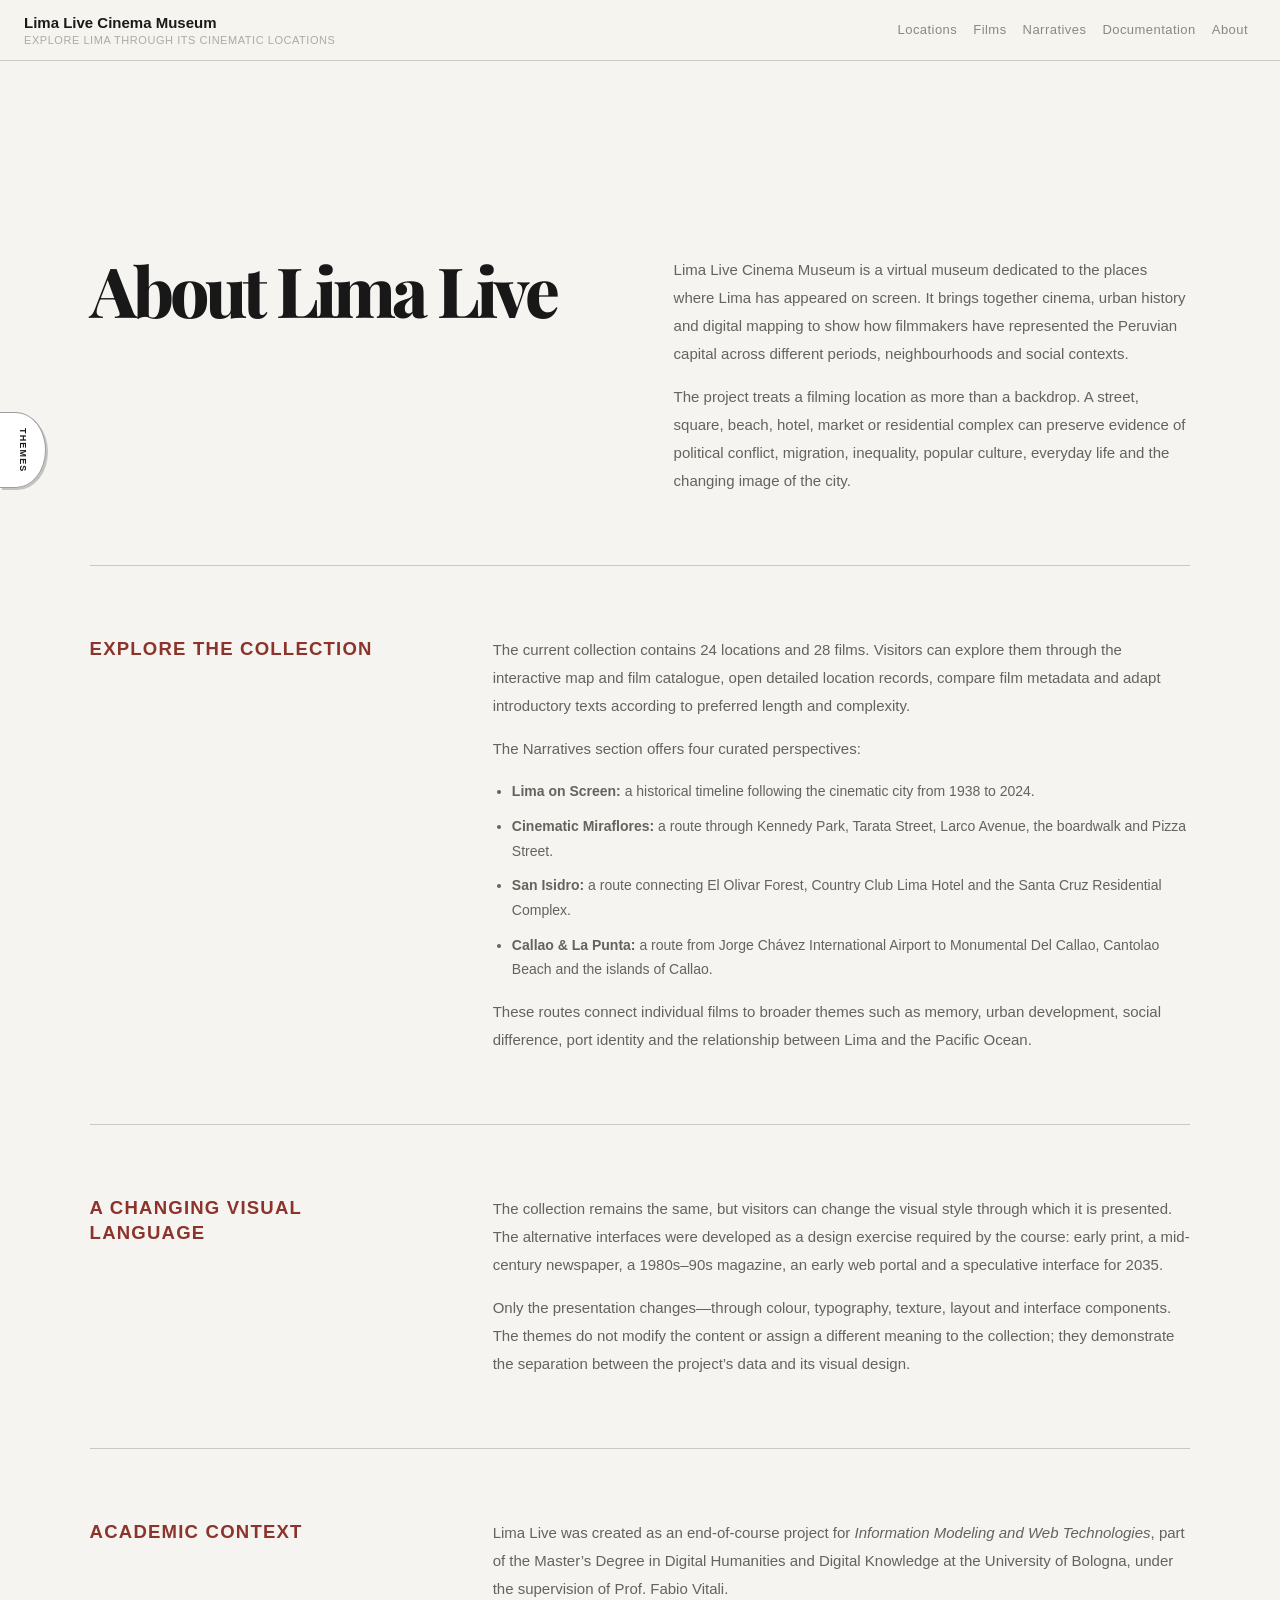
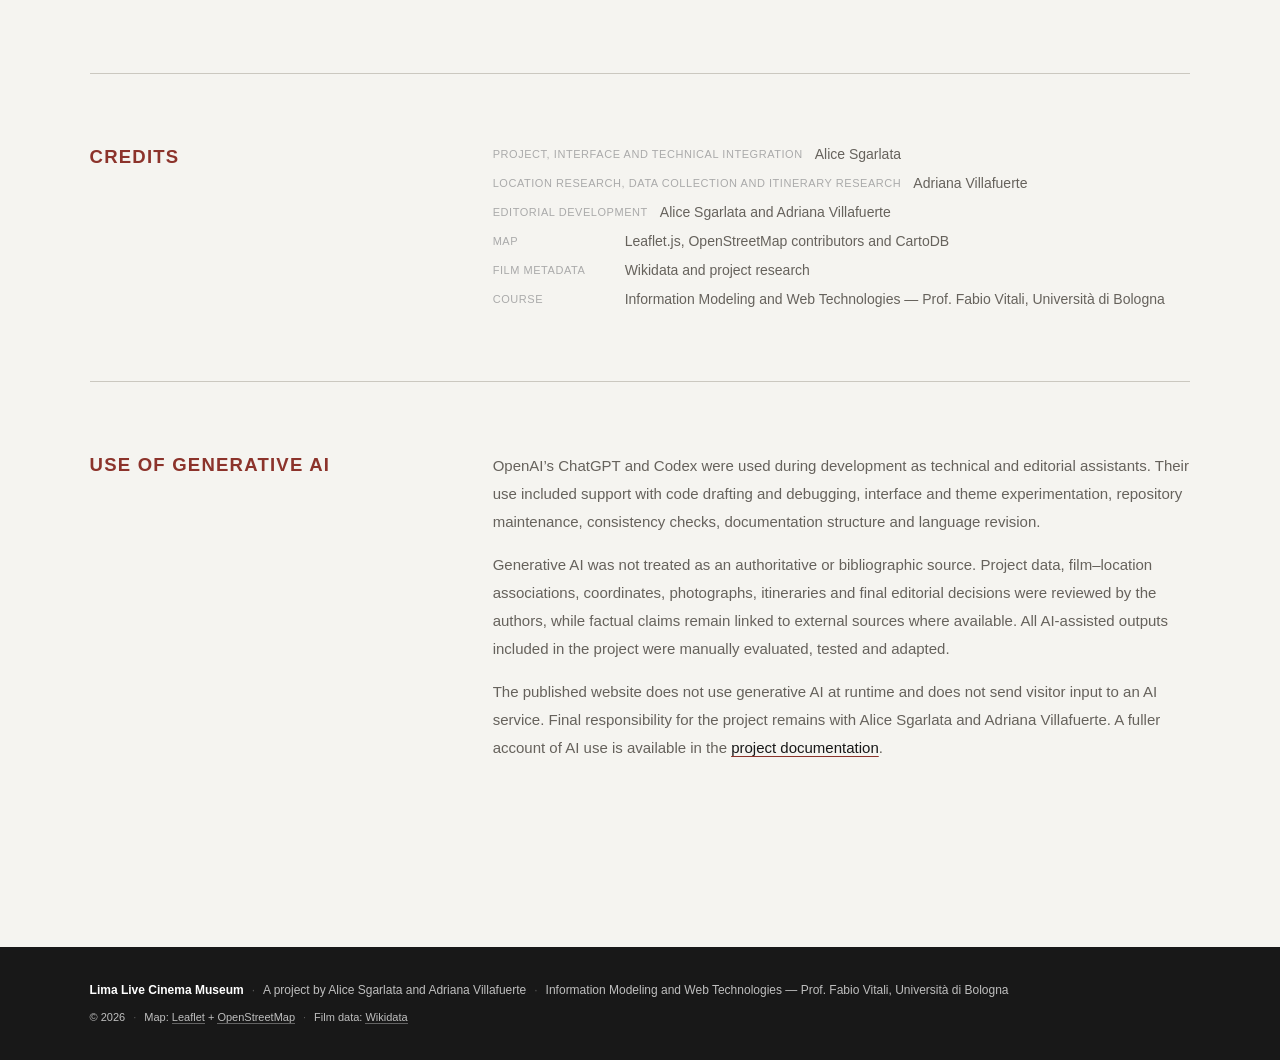
==== about.html @ ab343555 "Add files via upload" ====
<!DOCTYPE html>
<html lang="en">
<head>
    <meta charset="UTF-8">
    <meta name="viewport" content="width=device-width, initial-scale=1">
    <title>About — Lima Live Cinema Museum</title>
    <link rel="preconnect" href="https://fonts.googleapis.com">
    <link rel="preconnect" href="https://fonts.gstatic.com" crossorigin>
    <link href="https://fonts.googleapis.com/css2?family=Playfair+Display:wght@700;800;900&display=swap" rel="stylesheet">
    <link rel="stylesheet" href="https://cdn.jsdelivr.net/npm/bootstrap@5.3.3/dist/css/bootstrap.min.css">
    <link rel="stylesheet" href="css/style.css">
    <link rel="icon" type="image/png" href="images/favicon.png">
</head>
<body>

    <div id="navbar-placeholder"></div>
    <script src="javascript/navbar.js"></script>
    <script src="javascript/theme.js"></script>

    <main class="about-page">

        <section class="about-section">
            <h1>About Lima Live</h1>
            <p>Lima Live Cinema Museum is a virtual museum dedicated to the places where Lima has appeared on screen. It brings together cinema, urban history and digital mapping to show how filmmakers have represented the Peruvian capital across different periods, neighbourhoods and social contexts.</p>
            <p>The project treats a filming location as more than a backdrop. A street, square, beach, hotel, market or residential complex can preserve evidence of political conflict, migration, inequality, popular culture, everyday life and the changing image of the city.</p>
        </section>

        <section class="about-section">
            <h2>Explore the collection</h2>
            <p>The current collection contains 24 locations and 28 films. Visitors can explore them through the interactive map and film catalogue, open detailed location records, compare film metadata and adapt introductory texts according to preferred length and complexity.</p>
            <p>The Narratives section offers four curated perspectives:</p>
            <ul class="doc-list">
                <li><strong>Lima on Screen:</strong> a historical timeline following the cinematic city from 1938 to 2024.</li>
                <li><strong>Cinematic Miraflores:</strong> a route through Kennedy Park, Tarata Street, Larco Avenue, the boardwalk and Pizza Street.</li>
                <li><strong>San Isidro:</strong> a route connecting El Olivar Forest, Country Club Lima Hotel and the Santa Cruz Residential Complex.</li>
                <li><strong>Callao &amp; La Punta:</strong> a route from Jorge Chávez International Airport to Monumental Del Callao, Cantolao Beach and the islands of Callao.</li>
            </ul>
            <p>These routes connect individual films to broader themes such as memory, urban development, social difference, port identity and the relationship between Lima and the Pacific Ocean.</p>
        </section>

        <section class="about-section">
            <h2>A changing visual language</h2>
            <p>The collection remains the same, but visitors can change the visual style through which it is presented. The alternative interfaces were developed as a design exercise required by the course: early print, a mid-century newspaper, a 1980s–90s magazine, an early web portal and a speculative interface for 2035.</p>
            <p>Only the presentation changes—through colour, typography, texture, layout and interface components. The themes do not modify the content or assign a different meaning to the collection; they demonstrate the separation between the project’s data and its visual design.</p>
        </section>

        <section class="about-section">
            <h2>Academic context</h2>
            <p>Lima Live was created as an end-of-course project for <em>Information Modeling and Web Technologies</em>, part of the Master’s Degree in Digital Humanities and Digital Knowledge at the University of Bologna, under the supervision of Prof. Fabio Vitali.</p>
        </section>

        <section class="about-section">
            <h2>Credits</h2>
            <ul class="credits-list">
                <li><span class="credit-role">Project, interface and technical integration</span> Alice Sgarlata</li>
                <li><span class="credit-role">Location research, data collection and itinerary research</span> Adriana Villafuerte</li>
                <li><span class="credit-role">Editorial development</span> Alice Sgarlata and Adriana Villafuerte</li>
                <li><span class="credit-role">Map</span> Leaflet.js, OpenStreetMap contributors and CartoDB</li>
                <li><span class="credit-role">Film metadata</span> Wikidata and project research</li>
                <li><span class="credit-role">Course</span> Information Modeling and Web Technologies — Prof. Fabio Vitali, Università di Bologna</li>
            </ul>
        </section>

        <section class="about-section">
            <h2>Use of Generative AI</h2>
            <p>OpenAI’s ChatGPT and Codex were used during development as technical and editorial assistants. Their use included support with code drafting and debugging, interface and theme experimentation, repository maintenance, consistency checks, documentation structure and language revision.</p>
            <p>Generative AI was not treated as an authoritative or bibliographic source. Project data, film–location associations, coordinates, photographs, itineraries and final editorial decisions were reviewed by the authors, while factual claims remain linked to external sources where available. All AI-assisted outputs included in the project were manually evaluated, tested and adapted.</p>
            <p>The published website does not use generative AI at runtime and does not send visitor input to an AI service. Final responsibility for the project remains with Alice Sgarlata and Adriana Villafuerte. A fuller account of AI use is available in the <a href="documentation.html">project documentation</a>.</p>
        </section>

    </main>

    <script src="https://cdn.jsdelivr.net/npm/bootstrap@5.3.3/dist/js/bootstrap.bundle.min.js"></script>
</body>
</html>
---- css/style.css ----
*, *::before, *::after {
    box-sizing: border-box;
}

/* scrollbar styling — Chrome, Edge, Safari */
::-webkit-scrollbar {
    width: 6px;
}
::-webkit-scrollbar-track {
    background: transparent;
}
::-webkit-scrollbar-thumb {
    background: rgba(0, 0, 0, 0.2);
    border-radius: 999px;
}
::-webkit-scrollbar-thumb:hover {
    background: rgba(0, 0, 0, 0.35);
}

/* scrollbar styling — Firefox */
* {
    scrollbar-width: thin;
    scrollbar-color: rgba(0, 0, 0, 0.2) transparent;
}

body {
    font-family: sans-serif;
    background: #f5f4f0;
    margin: 0;
    padding: 0;
}

/* navbar */

.site-navbar {
    position: fixed;
    top: 0;
    left: 0;
    right: 0;
    z-index: 1000;
    background-color: white;
    border-bottom: 1px solid #dee2e6;
    transition: background-color 0.35s ease, box-shadow 0.35s ease, border-color 0.35s ease, transform 0.35s ease;
}

/* solid state — default for non-hero pages */
.site-brand {
    font-size: 15px;
    font-weight: 600;
    color: #1a1a1a !important;
    text-decoration: none;
    line-height: 1.3;
}

.site-brand:hover {
    color: #1a1a1a !important;
}

.site-sub {
    font-size: 11px;
    color: #aaa;
    text-transform: uppercase;
    letter-spacing: 0.05em;
    font-weight: 400;
}

.navbar .nav-link {
    font-size: 13px;
    color: #888;
}

.navbar .nav-link:hover,
.navbar .nav-link.active {
    color: #1a1a1a;
    font-weight: 500;
}

/* slides the navbar off the top of the screen once the hero is gone (home page only) */
.site-navbar.nav-hidden {
    transform: translateY(-100%);
}

/* transparent-over-hero state — applied by navbar.js on the home page while the hero is visible */
.site-navbar.nav-transparent {
    background-color: transparent !important;
    border-bottom-color: transparent !important;
    box-shadow: none !important;
}

.site-navbar.nav-transparent .site-brand {
    color: white !important;
}

.site-navbar.nav-transparent .site-sub {
    color: rgba(255, 255, 255, 0.6) !important;
}

.site-navbar.nav-transparent .nav-link {
    color: rgba(255, 255, 255, 0.8) !important;
}

.site-navbar.nav-transparent .nav-link:hover,
.site-navbar.nav-transparent .nav-link.active {
    color: white !important;
}

.site-navbar.nav-transparent .navbar-toggler {
    border-color: rgba(255, 255, 255, 0.4);
}

.site-navbar.nav-transparent .navbar-toggler-icon {
    background-image: url("data:image/svg+xml,%3csvg xmlns='http://www.w3.org/2000/svg' viewBox='0 0 30 30'%3e%3cpath stroke='rgba%28255%2c255%2c255%2c0.85%29' stroke-linecap='round' stroke-miterlimit='10' stroke-width='2' d='M4 7h22M4 15h22M4 23h22'/%3e%3c/svg%3e");
}

/* always-transparent, dark-text state — pages with no hero (location, about) */
/* position: static instead of fixed → scrolls away with the page, never overlaps content */
.site-navbar.nav-flat {
    position: static;
    background-color: transparent !important;
    border-bottom-color: transparent !important;
    box-shadow: none !important;
}

.filter-bar {
    background: white;
    border-bottom: 1px solid #ddd;
    padding: 10px 20px;
    display: flex;
    gap: 8px;
    flex-wrap: wrap;
    flex-shrink: 0;
    align-items: center;
}

.location-search {
    position: relative;
    display: flex;
    align-items: center;
    width: min(390px, 100%);
}

.location-search-icon {
    position: absolute;
    left: 13px;
    color: var(--theme-muted, #777);
    font-size: 18px;
    line-height: 1;
    pointer-events: none;
}

.location-search-input {
    width: 100%;
    min-height: 38px;
    padding: 8px 40px 8px 38px;
    color: var(--theme-text, #1a1a1a);
    background: var(--theme-surface, #f7f6f2);
    border: 1px solid var(--theme-border, #cbc8c0);
    border-radius: 999px;
    font: inherit;
    font-size: 12px;
    outline: none;
}

.location-search-input:focus {
    border-color: var(--theme-accent, #1a1a1a);
    box-shadow: 0 0 0 3px rgba(26, 26, 26, 0.08);
}

.location-search-clear {
    position: absolute;
    right: 11px;
    width: 24px;
    height: 24px;
    padding: 0;
    color: var(--theme-muted, #666);
    background: transparent;
    border: 0;
    border-radius: 50%;
    font-size: 20px;
    line-height: 22px;
    cursor: pointer;
}

.location-search-clear:hover { background: rgba(0, 0, 0, 0.07); }

.location-results {
    min-width: 92px;
    margin: 0;
    color: var(--theme-muted, #777);
    font-size: 11px;
    white-space: nowrap;
}

.district-pills {
    display: flex;
    flex: 1 1 420px;
    gap: 8px;
    flex-wrap: wrap;
}

@media (max-width: 720px) {
    .location-search { width: 100%; }
    .location-results { order: 3; }
    .district-pills { flex-basis: 100%; }
}

.pill {
    font-size: 12px;
    padding: 6px 14px;
    border-radius: 999px;
    border: 1px solid var(--color, #ddd);
    background: transparent;
    color: var(--color, #888);
    cursor: pointer;
}

.pill:hover {
    border-color: #bbb;
    box-shadow: 3px  3px 3px #dedede,
    -3px -3px 3px #dedede,
    3px -3px 3px #dedede,
    -3px  3px 3px #dedede;

}

.pill.active {
    color: white;
    border-color: var(--color, #1a1a1a);
    background: var(--color, #1a1a1a);
}

.main {
    display: flex;
    flex-direction: row;
    height: calc(100vh - 50px); /* 50px ≈ filter bar height */
}

.map {
    flex: 2;
    min-height: 0; /* lets Leaflet compute height from flex, not content */
}

.card-list {
    width: 300px;
    flex-shrink: 0;
    min-height: 0; /* needed for overflow-y to kick in inside a flex container */
    border-left: 1px solid #ddd;
    background: white;
    overflow-y: auto;
    padding: 12px;
    display: flex;
    flex-direction: column;
    gap: 10px;
}

.card {
    background: white;
    border: 1px solid #ddd;
    border-radius: 12px;
    padding: 1rem 1.25rem;
    flex-shrink: 0;
    cursor: pointer;
}

.card.active {
    border: 2px solid #1a1a1a;
}

.card:hover {
    border-color: #bbb;
}

.label {
    font-size: 11px;
    text-transform: uppercase;
    letter-spacing: 0.06em;
    color: #888;
    margin-bottom: 4px;
}

h2 {
    font-size: 16px;
    font-weight: 500;
    margin-bottom: 6px;
}

.meta {
    display: flex;
    gap: 8px;
    align-items: center;
    font-size: 12px;
    color: #888;
}

.badge {
    font-size: 10px;
    padding: 2px 8px;
    border-radius: 999px;
    background: #eeedfe;
    color: #3C3489;
    font-weight: 500;
}
.badge.lima { 
    background: #fde8e8; 
    color: #9b1c1c;
}
.badge.miraflores { 
    background: #dcfce7; 
    color: #166534; 
}
.badge.centro-historico { 
    background: #fef9c3; 
    color: #854d0e; 
}
.badge.callao {
    background: #dbeafe; 
    color: #1e40af; 
}
.badge.chorrillos { 
    background: #faeeda; 
    color: #633806; 
}  
.badge.barranco { 
    background: #f3e8ff; 
    color: #6b21a8; 
}
.badge.magdalena-del-mar { 
    background: #ccfbf1; 
    color: #0f766e; 
}
.badge.brena { 
    background: #fce7f3; 
    color: #9d174d; 
}
.badge.jesus-maria { 
    background: #e0f2fe; 
    color: #075985; 
}
.badge.pueblo-libre { 
    background: #ecfccb; 
    color: #3f6212; 
}
.badge.san-miguel { 
    background: #ffedd5; 
    color: #9a3412; 
}
.badge.rimac { 
    background: #f1f5f9; 
    color: #334155; 
}
.badge.las-islas { 
    background: #cffafe; 
    color: #164e63; 
}
.badge.san-isidro { 
    background: #fdf4ff; 
    color: #86198f; 
}

hr {
    border: none;
    border-top: 1px solid #eee;
    margin: 10px 0;
}

.description {
    font-size: 13px;
    color: #555;
    line-height: 1.6;
    margin-bottom: 8px;
}

.detail {
    display: none;
}

.card.open .detail {
    display: block;
}

.access {
    font-size: 11px;
    color: #aaa;
    margin-top: 6px;
}

.extra {
    display: none;
    margin-top: 8px;
}

.extra.open {
    display: block;
}

.btn-more {
     margin-top: 8px;
    font-size: 11px;
    padding: 4px 10px;
    border-radius: 999px;
    border: 1px solid #ddd;
    background: transparent;
    color: #888;
    cursor: pointer;
}

.btn-more:hover {
    border-color: #bbb;
    color: #444;
}

.btn-evenmore {
    display: inline-block;
    margin-top: 8px;
    font-size: 11px;
    padding: 4px 10px;
    border-radius: 999px;
    border: 1px solid #1a1a1a;
    color: #1a1a1a;
    text-decoration: none;
    cursor: pointer;
}

.btn-evenmore:hover {
    background: #1a1a1a;
    color: white;
}

.location-page {
    max-width: 1180px;
    margin: 0 auto;
    padding-left: 2rem;
    padding-right: 2rem;
    padding-top: 2rem;
    padding-bottom: 2rem;
}

.location-grid {
    display: grid;
    grid-template-columns: minmax(0, 1fr) 320px;
    gap: 2.5rem;
    align-items: start;
}

@media (max-width: 860px) {
    .location-grid {
        grid-template-columns: 1fr;
    }
}

.back-link {
    font-size: 13px;
    color: #888;
    text-decoration: none;
    display: inline-block;
    margin-bottom: 1.5rem;
}

.back-link:hover {
    color: #1a1a1a;
}

.location-header {
    margin-bottom: 1.5rem;
    background: #e8e5e0;
    background-size: cover;
    background-position: center;
    border-radius: 14px;
    overflow: hidden;
    position: relative;
    min-height: 220px;
    display: flex;
    align-items: flex-end;
}

.location-header-overlay {
    position: absolute;
    inset: 0;
    background: linear-gradient(to top, rgba(0,0,0,0.65) 0%, rgba(0,0,0,0.1) 60%, transparent 100%);
    border-radius: 14px;
}

.location-header-content {
    position: relative;
    z-index: 1;
    padding: 1.5rem 1.75rem;
    width: 100%;
}

.location-header h1 {
    font-size: 28px;
    font-weight: 500;
    margin: 6px 0 8px 0;
    color: white;
    text-shadow: 0 1px 4px rgba(0,0,0,0.3);
}

.location-header .badge,
.location-header .loc-address {
    color: rgba(255,255,255,0.85) !important;
    text-shadow: 0 1px 3px rgba(0,0,0,0.3);
}

/* no-image fallback: dark text on light background */
.location-header.no-image h1 {
    color: #1a1a1a;
    text-shadow: none;
}

.location-header.no-image .badge,
.location-header.no-image .loc-address {
    color: inherit !important;
    text-shadow: none;
}

.location-header.no-image .location-header-overlay {
    display: none;
}

.loc-description {
    transition: opacity 0.2s ease;
    font-size: 15px;
    color: #444;
    line-height: 1.8;
}

.hero {
    position: relative;
    min-height: 100svh;
    display: flex;
    flex-direction: column;
    align-items: flex-start;
    justify-content: center;
    background-image: linear-gradient(
        90deg,
        rgba(8, 12, 15, 0.88) 0%,
        rgba(8, 12, 15, 0.7) 48%,
        rgba(8, 12, 15, 0.24) 100%
    ), url('../images/lima-shore.webp');
    background-size: cover;
    background-position: center;
    text-align: left;
    padding: clamp(110px, 14vh, 160px) clamp(24px, 8vw, 120px) clamp(80px, 10vh, 110px);
    overflow: hidden;
}

.hero::after {
    content: '';
    position: absolute;
    left: clamp(24px, 8vw, 120px);
    right: clamp(24px, 8vw, 120px);
    bottom: 48px;
    height: 1px;
    background: rgba(255, 255, 255, 0.28);
}

.hero-content {
    position: relative;
    z-index: 1;
    width: min(780px, 100%);
}

.hero-eyebrow {
    margin: 0 0 18px;
    font-size: 11px !important;
    font-weight: 600;
    letter-spacing: 0.17em;
    text-transform: uppercase;
    color: rgba(255, 255, 255, 0.72) !important;
}

.hero h1 {
    font-family: 'Playfair Display', Georgia, serif;
    font-size: clamp(54px, 7.4vw, 104px);
    font-weight: 900;
    letter-spacing: -0.045em;
    line-height: 0.86;
    margin: 0 0 26px;
    color: white;
    text-shadow: 0 2px 16px rgba(0,0,0,0.4);
}

.hero h1 span {
    display: inline-block;
    max-width: 780px;
    margin-top: 13px;
    font-family: sans-serif;
    font-size: clamp(18px, 2.2vw, 30px);
    font-weight: 500;
    letter-spacing: 0.015em;
    line-height: 1.15;
}

.hero p {
    font-size: 18px;
    color: rgba(255, 255, 255, 0.85);
    margin-bottom: 24px;
}

.hero-cta {
    display: inline-flex;
    align-items: center;
    justify-content: center;
    font-size: 14px;
    font-weight: 600;
    padding: 12px 20px;
    border-radius: 2px;
    border: 1px solid white;
    background: white;
    color: #161616;
    cursor: pointer;
    text-decoration: none;
    transition: color 0.2s ease, background-color 0.2s ease;
}

.hero-cta:hover {
    color: white;
    background: transparent;
}

.movies-list {
    margin-top: 6px;
    display: flex;
    flex-wrap: wrap;
    gap: 4px;
}

.movie-tag {
    font-size: 10px;
    padding: 2px 8px;
    border-radius: 999px;
    background: #f0f0f0;
    color: #555;
}

main.about-page {
    width: 100%;
    max-width: none;
    min-height: 100vh;
    margin: 0;
    padding: 0 clamp(24px, 7vw, 112px) clamp(72px, 9vw, 132px);
    display: flex;
    flex-direction: column;
    gap: 0;
}

.about-section {
    display: grid;
    grid-template-columns: minmax(210px, 0.62fr) minmax(0, 1.38fr);
    column-gap: clamp(40px, 7vw, 120px);
    row-gap: 16px;
    width: 100%;
    padding: clamp(42px, 5.5vw, 78px) 0;
    border-top: 1px solid var(--theme-border, #d6d2ca);
}

main.about-page > .about-section:first-child {
    min-height: clamp(400px, 56vh, 620px);
    padding-top: clamp(88px, 12vw, 170px);
    border-top: 0;
    align-content: end;
}

.about-section > h1,
.about-section > h2 {
    grid-column: 1;
    align-self: start;
}

.about-section > :not(h1):not(h2) {
    grid-column: 2;
}

.about-section > p,
.about-section > ul {
    width: 100%;
    max-width: 880px;
    margin-top: 0;
    margin-bottom: 0;
}

.about-section h1 {
    max-width: 520px;
    font-size: clamp(44px, 6.2vw, 88px);
    font-weight: 600;
    color: #1a1a1a;
    margin: 0;
    letter-spacing: -0.055em;
    line-height: 0.96;
}

.about-section h2 {
    max-width: 320px;
    font-size: clamp(15px, 1.45vw, 20px);
    font-weight: 600;
    color: #1a1a1a;
    margin: 0;
    text-transform: uppercase;
    letter-spacing: 0.065em;
    line-height: 1.35;
}

.about-section p {
    font-size: clamp(15px, 1.15vw, 17px);
    color: #444;
    line-height: 1.85;
}

.about-section .doc-list {
    padding-left: 1.2rem;
    color: #444;
    font-size: clamp(14px, 1.05vw, 16px);
    line-height: 1.75;
}

.about-section .doc-list li + li {
    margin-top: 0.65rem;
}

/* Extended design documentation */

.doc-design-stack {
    width: 100%;
    max-width: 980px;
}

.doc-design-block {
    margin: 0 0 clamp(36px, 5vw, 58px);
    padding: 0 0 clamp(36px, 5vw, 58px);
    border-bottom: 1px solid var(--museum-rule-light, #e4e1da);
}

.doc-design-block:last-child {
    margin-bottom: 0;
    padding-bottom: 0;
    border-bottom: 0;
}

.doc-design-block h3 {
    max-width: 760px;
    margin: 0 0 18px;
    color: var(--museum-ink, #181818);
    font-family: var(--museum-display, 'Playfair Display', Georgia, serif);
    font-size: clamp(22px, 2.3vw, 34px);
    font-weight: 800;
    letter-spacing: -0.025em;
    line-height: 1.15;
}

.doc-design-block p {
    max-width: 880px;
    margin: 0 0 1.1rem;
    color: var(--museum-muted, #66625c);
    font-size: clamp(14px, 1.05vw, 16px);
    line-height: 1.8;
}

.doc-design-block p:last-child {
    margin-bottom: 0;
}

.doc-design-block .doc-list {
    max-width: 880px;
    margin: 0 0 1.1rem;
}

.doc-table-wrap {
    width: 100%;
    margin: 24px 0 4px;
    overflow-x: auto;
    border-top: 1px solid var(--museum-ink, #181818);
    border-bottom: 1px solid var(--museum-ink, #181818);
}

.doc-table-wrap:focus-visible {
    outline: 3px solid var(--museum-accent, #8c332b);
    outline-offset: 4px;
}

.doc-table {
    width: 100%;
    min-width: 680px;
    border-collapse: collapse;
    color: var(--museum-muted, #66625c);
    font-size: 13px;
    line-height: 1.65;
}

.doc-table th,
.doc-table td {
    padding: 15px 16px 15px 0;
    vertical-align: top;
    border-bottom: 1px solid var(--museum-rule-light, #e4e1da);
    text-align: left;
}

.doc-table th {
    color: var(--museum-accent, #8c332b);
    font-size: 10px;
    font-weight: 800;
    letter-spacing: 0.09em;
    text-transform: uppercase;
}

.doc-table tbody tr:last-child td {
    border-bottom: 0;
}

.doc-table th:first-child,
.doc-table td:first-child {
    width: 21%;
}

.doc-theme-table th:first-child,
.doc-theme-table td:first-child {
    width: 18%;
}

.credits-list {
    list-style: none;
    display: flex;
    flex-direction: column;
    gap: 8px;
    width: 100%;
    max-width: 880px;
    margin: 0;
    padding: 0;
}

.credits-list li {
    font-size: 14px;
    color: #444;
    display: flex;
    gap: 12px;
}

.credit-role {
    font-size: 11px;
    text-transform: uppercase;
    letter-spacing: 0.05em;
    color: #aaa;
    min-width: 120px;
    padding-top: 2px;
}

@media (max-width: 820px) {
    main.about-page {
        padding-inline: clamp(20px, 6vw, 48px);
    }

    .about-section {
        grid-template-columns: 1fr;
        row-gap: 20px;
        padding-block: clamp(38px, 8vw, 60px);
    }

    main.about-page > .about-section:first-child {
        min-height: auto;
        padding-top: clamp(80px, 18vw, 120px);
    }

    .about-section > h1,
    .about-section > h2,
    .about-section > :not(h1):not(h2) {
        grid-column: 1;
    }

    .about-section h1 {
        max-width: 680px;
        font-size: clamp(42px, 12vw, 70px);
    }

    .about-section h2 { max-width: 620px; }
}

@media (max-width: 520px) {
    .credits-list li {
        flex-direction: column;
        gap: 3px;
    }

    .credit-role {
        min-width: 0;
        padding-top: 0;
    }
}

/* location page */

.loc-address {
    font-size: 12px;
    color: #aaa;
}

.loc-access {
    font-size: 12px;
    color: #aaa;
    margin-top: 12px;
    margin-bottom: 2rem;
}

.films-heading {
    font-size: 13px;
    font-weight: 600;
    text-transform: uppercase;
    letter-spacing: 0.07em;
    color: #aaa;
    margin-bottom: 12px;
}

.location-films-col {
    position: sticky;
    top: 88px;
    max-height: calc(100vh - 110px);
    display: flex;
    flex-direction: column;
}

.loc-films {
    display: flex;
    flex-direction: column;
    gap: 14px;
    overflow-y: auto;
    padding-right: 6px;
}

.film-card {
    border: 1px solid #e5e5e5;
    border-radius: 12px;
    padding: 1.1rem 1.25rem;
    background: white;
}

.film-card-header {
    display: flex;
    justify-content: space-between;
    align-items: flex-start;
    margin-bottom: 10px;
    gap: 12px;
}

.film-title {
    font-size: 16px;
    font-weight: 500;
    color: #1a1a1a;
    margin-bottom: 4px;
}

.film-year {
    font-size: 11px;
    color: #aaa;
    margin-right: 8px;
}

.film-genres {
    font-size: 11px;
    color: #888;
    font-style: italic;
}

.film-wiki {
    font-size: 11px;
    color: #888;
    text-decoration: none;
    white-space: nowrap;
    flex-shrink: 0;
    padding-top: 2px;
}

.film-wiki:hover {
    color: #1a1a1a;
}

.film-description {
    font-size: 13px;
    color: #555;
    line-height: 1.7;
    margin-bottom: 10px;
}

.film-meta {
    display: flex;
    flex-wrap: wrap;
    gap: 12px;
    font-size: 12px;
    color: #666;
}

.film-meta-label {
    font-size: 10px;
    text-transform: uppercase;
    letter-spacing: 0.05em;
    color: #aaa;
    margin-right: 4px;
}

.no-films {
    font-size: 13px;
    color: #aaa;
    font-style: italic;
}

/* footer */

.site-footer {
    background: white;
    border-top: 1px solid #e5e5e5;
    padding: 20px 24px;
    display: flex;
    flex-direction: column;
    gap: 6px;
}

.site-footer-inner {
    display: flex;
    flex-wrap: wrap;
    align-items: center;
    gap: 8px;
    font-size: 12px;
    color: #888;
}

.site-footer-title {
    font-weight: 600;
    color: #1a1a1a;
}

.site-footer-divider {
    color: #ddd;
}

.site-footer-credits {
    font-size: 11px;
}

.site-footer a {
    color: #888;
    text-decoration: none;
}

.site-footer a:hover {
    color: #1a1a1a;
}

/* ── scheda estesa (location.html) ──────────────────────────────────────── */

.loc-scheda {
    margin-top: 2.5rem;
    border-top: 1px solid #e5e5e5;
    padding-top: 1.75rem;
}

.scheda-heading {
    font-size: 13px;
    font-weight: 600;
    text-transform: uppercase;
    letter-spacing: 0.07em;
    color: #aaa;
    margin-bottom: 14px;
}

.scheda-tab-bar {
    display: flex;
    gap: 8px;
    flex-wrap: wrap;
    margin-bottom: 1.25rem;
}

.scheda-tab-btn {
    font-size: 12px;
    padding: 6px 14px;
    border-radius: 999px;
    border: 1px solid #ddd;
    background: transparent;
    color: #888;
    cursor: pointer;
}

.scheda-tab-btn.active {
    background: #1a1a1a;
    color: white;
    border-color: #1a1a1a;
}

.scheda-tab-content {
    font-size: 15px;
    color: #444;
    line-height: 1.8;
}

.scheda-tab-content p {
    margin-bottom: 1rem;
}

.scheda-tab-content a {
    color: #1a1a1a;
    text-decoration: underline;
    text-decoration-color: #ccc;
}

.scheda-tab-content ul {
    padding-left: 1.1rem;
}

.scheda-tab-content li {
    margin-bottom: 0.6rem;
    font-size: 13px;
    color: #888;
}

/* ── map popup card ─────────────────────────────────────────────────────────── */

.custom-popup .leaflet-popup-content-wrapper {
    padding: 0;
    border-radius: 10px;
    overflow: hidden;
    box-shadow: 0 4px 16px rgba(0,0,0,0.15);
    border: none;
    width: 160px !important;
}

.custom-popup .leaflet-popup-content {
    margin: 0;
    width: 100% !important;
}

.custom-popup .leaflet-popup-tip-container {
    margin-top: -1px;
}

.popup-card {
    width: 160px;
}

.popup-img-wrap {
    width: 160px;
    height: 110px;
    overflow: hidden;
}

.popup-img {
    width: 100%;
    height: 100%;
    object-fit: cover;
    display: block;
}

.popup-img-placeholder {
    width: 160px;
    height: 80px;
    background: #ede9e3;
}

.popup-name {
    font-size: 12px;
    font-weight: 600;
    color: #1a1a1a;
    padding: 8px 10px;
    line-height: 1.3;
}

/* ── text grid controls (location.html) ─────────────────────────────────────── */

.difficulty-bar {
    display: flex;
    align-items: center;
    gap: 8px;
    margin-bottom: 1.25rem;
}

.difficulty-label {
    font-size: 11px;
    color: #aaa;
    min-width: 72px;
    text-align: center;
}

.difficulty-btn {
    font-size: 11px;
    padding: 5px 12px;
    border-radius: 999px;
    border: 1px solid #ddd;
    background: transparent;
    color: #888;
    cursor: pointer;
}

.difficulty-btn:hover:not(:disabled) {
    border-color: #aaa;
    color: #1a1a1a;
}

.difficulty-btn:disabled {
    opacity: 0.3;
    cursor: default;
}

.loc-fallback-note {
    font-size: 11px;
    color: #bbb;
    font-style: italic;
    margin-top: -8px;
    margin-bottom: 12px;
    display: none;
}

/* ── Hero intro (index.html) ──────────────────────────────────────────────── */

.hero-sub {
    font-size: 12px !important;
    letter-spacing: 0.1em;
    text-transform: uppercase;
    color: rgba(255,255,255,0.7);
    margin-bottom: 1.25rem !important;
    text-shadow: 0 1px 6px rgba(0,0,0,0.4);
}

.hero-intro {
    max-width: 690px;
    font-size: 15px !important;
    line-height: 1.75;
    color: rgba(255,255,255,0.92);
    margin: 0 0 2rem !important;
    text-align: left;
    text-shadow: 0 1px 8px rgba(0,0,0,0.55), 0 2px 24px rgba(0,0,0,0.35);
}

.hero-actions {
    display: flex;
    align-items: center;
    gap: 1.5rem;
    justify-content: flex-start;
}

.hero-link {
    font-size: 13px;
    color: rgba(255,255,255,0.8);
    text-decoration: none;
    border-bottom: 1px solid rgba(255,255,255,0.4);
    padding-bottom: 2px;
    transition: color 0.2s, border-color 0.2s;
}

.hero-link:hover {
    color: white;
    border-color: white;
}

.hero-scroll {
    position: absolute;
    z-index: 1;
    right: clamp(24px, 8vw, 120px);
    bottom: 61px;
    display: flex;
    align-items: center;
    gap: 12px;
    color: rgba(255, 255, 255, 0.76);
    font-size: 10px;
    letter-spacing: 0.14em;
    text-decoration: none;
    text-transform: uppercase;
}

.hero-scroll:hover { color: white; }

/* ── Home: cinematic itineraries ───────────────────────────────────────── */

.home-itineraries {
    padding: clamp(72px, 9vw, 128px) clamp(24px, 8vw, 120px);
    color: #1a1a1a;
    background: #f5f4f0;
}

.home-section-heading {
    display: grid;
    grid-template-columns: minmax(0, 1.25fr) minmax(280px, 0.75fr);
    gap: clamp(32px, 7vw, 110px);
    align-items: end;
    margin-bottom: clamp(36px, 5vw, 64px);
    padding-bottom: 24px;
    border-bottom: 1px solid #cbc8c0;
}

.section-kicker {
    margin: 0 0 12px;
    color: #8c332b;
    font-size: 10px;
    font-weight: 700;
    letter-spacing: 0.16em;
    text-transform: uppercase;
}

.home-section-heading h2,
.locations-heading h2 {
    margin: 0;
    color: #181818;
    font-family: 'Playfair Display', Georgia, serif;
    font-size: clamp(34px, 4.2vw, 62px);
    font-weight: 800;
    letter-spacing: -0.035em;
    line-height: 1;
}

.home-section-heading > p {
    max-width: 500px;
    margin: 0;
    color: #5e5b55;
    font-size: 14px;
    line-height: 1.75;
}

.itinerary-preview-grid {
    display: grid;
    grid-template-columns: repeat(3, minmax(0, 1fr));
    gap: clamp(18px, 2.4vw, 34px);
}

.itinerary-preview-card {
    min-width: 0;
    color: inherit;
    background: #fff;
    border: 1px solid #d8d5ce;
    text-decoration: none;
    transition: transform 260ms ease, box-shadow 260ms ease, border-color 260ms ease;
}

.itinerary-preview-card:hover {
    color: inherit;
    border-color: #8c332b;
    box-shadow: 0 18px 44px rgba(24, 22, 18, 0.11);
    transform: translateY(-7px);
}

.itinerary-preview-image {
    position: relative;
    height: clamp(220px, 27vw, 390px);
    overflow: hidden;
    background: #ddd9d0;
}

.itinerary-preview-image::after {
    content: '';
    position: absolute;
    inset: 0;
    background: linear-gradient(to top, rgba(8, 8, 8, 0.42), transparent 48%);
    pointer-events: none;
}

.itinerary-preview-image img {
    width: 100%;
    height: 100%;
    display: block;
    object-fit: cover;
    filter: saturate(0.78) contrast(1.04);
    transition: transform 650ms cubic-bezier(.2,.7,.2,1), filter 350ms ease;
}

.itinerary-preview-card:hover .itinerary-preview-image img {
    filter: saturate(1) contrast(1.02);
    transform: scale(1.045);
}

.itinerary-number {
    position: absolute;
    z-index: 1;
    left: 18px;
    bottom: 15px;
    color: white;
    font-family: 'Playfair Display', Georgia, serif;
    font-size: 34px;
    font-weight: 800;
    line-height: 1;
}

.itinerary-preview-copy { padding: 23px 22px 25px; }

.itinerary-preview-meta {
    min-height: 2.8em;
    margin: 0 0 9px;
    color: #8c332b;
    font-size: 9px;
    font-weight: 700;
    letter-spacing: 0.1em;
    line-height: 1.4;
    text-transform: uppercase;
}

.itinerary-preview-copy h3 {
    min-height: 2.45em;
    margin: 0 0 12px;
    color: #1a1a1a;
    font-family: 'Playfair Display', Georgia, serif;
    font-size: clamp(21px, 2vw, 29px);
    font-weight: 800;
    letter-spacing: -0.025em;
    line-height: 1.15;
}

.itinerary-preview-copy > p:not(.itinerary-preview-meta) {
    min-height: 7em;
    margin: 0 0 20px;
    color: #66625c;
    font-size: 13px;
    line-height: 1.72;
}

.itinerary-preview-link,
.all-narratives-link {
    color: #1a1a1a;
    font-size: 11px;
    font-weight: 700;
    letter-spacing: 0.08em;
    text-transform: uppercase;
}

.itinerary-preview-link {
    display: flex;
    justify-content: space-between;
    padding-top: 15px;
    border-top: 1px solid #e4e1da;
}

.all-narratives-link {
    display: table;
    margin: 38px 0 0 auto;
    padding-bottom: 5px;
    border-bottom: 1px solid #1a1a1a;
    text-decoration: none;
}

.all-narratives-link:hover {
    color: #8c332b;
    border-color: #8c332b;
}

/* ── Home: locations introduction ──────────────────────────────────────── */

.locations-section {
    scroll-margin-top: 64px;
    background: white;
}

.locations-heading {
    display: grid;
    grid-template-columns: minmax(280px, 0.9fr) minmax(300px, 1.1fr);
    column-gap: clamp(36px, 8vw, 120px);
    padding: clamp(60px, 8vw, 100px) clamp(24px, 8vw, 120px) clamp(34px, 4vw, 52px);
    border-top: 1px solid #dedbd4;
}

.locations-heading .section-kicker,
.locations-heading h2 { grid-column: 1; }

.locations-heading > p:last-child {
    grid-column: 2;
    grid-row: 1 / span 2;
    align-self: end;
    max-width: 460px;
    margin: 0;
    color: #66625c;
    font-size: 14px;
    line-height: 1.75;
}

@media (max-width: 900px) {
    .home-section-heading,
    .locations-heading { grid-template-columns: 1fr; }

    .home-section-heading > p,
    .locations-heading > p:last-child {
        grid-column: 1;
        grid-row: auto;
        margin-top: 18px;
    }

    .itinerary-preview-grid { grid-template-columns: 1fr; }

    .itinerary-preview-card {
        display: grid;
        grid-template-columns: minmax(230px, 0.9fr) minmax(0, 1.1fr);
    }

    .itinerary-preview-image {
        height: 100%;
        min-height: 320px;
    }

    .itinerary-preview-copy h3,
    .itinerary-preview-copy > p:not(.itinerary-preview-meta) { min-height: 0; }
}

@media (max-width: 620px) {
    .hero {
        padding-inline: 22px;
        background-image: linear-gradient(rgba(8, 12, 15, 0.74), rgba(8, 12, 15, 0.72)), url('../images/lima-shore.webp');
    }

    .hero::after,
    .hero-scroll { display: none; }

    .hero h1 { font-size: clamp(48px, 15vw, 68px); }

    .hero-intro {
        font-size: 13px !important;
        line-height: 1.65;
    }

    .hero-actions {
        align-items: flex-start;
        flex-direction: column;
        gap: 16px;
    }

    .home-itineraries { padding-inline: 20px; }
    .itinerary-preview-card { display: block; }

    .itinerary-preview-image {
        height: 280px;
        min-height: 0;
    }

    .locations-heading { padding-inline: 20px; }
}

/* ── Narratives page (itineraries.html) ───────────────────────────────────── */

.narrative-page {
    max-width: 780px;
}

.narrative-switcher {
    display: flex;
    gap: 12px;
    margin-bottom: 2.5rem;
    border-bottom: 1px solid #e5e5e5;
    padding-bottom: 0;
}

.narrative-tab {
    font-size: 13px;
    font-weight: 500;
    color: #aaa;
    background: none;
    border: none;
    border-bottom: 2px solid transparent;
    padding: 8px 0;
    margin-bottom: -1px;
    cursor: pointer;
    transition: color 0.15s, border-color 0.15s;
}

.narrative-tab.active {
    color: #1a1a1a;
    border-bottom-color: #1a1a1a;
}

.narrative-content {
    display: none;
}

.narrative-content.active {
    display: block;
}

.narrative-subtitle {
    font-size: 13px;
    color: #aaa;
    text-transform: uppercase;
    letter-spacing: 0.07em;
    margin-top: -8px;
    margin-bottom: 1rem;
}

.narrative-intro h1 {
    font-size: 32px;
    font-weight: 500;
    margin-bottom: 6px;
}

.chapter-label {
    font-size: 10px;
    font-weight: 600;
    text-transform: uppercase;
    letter-spacing: 0.1em;
    color: #aaa;
    margin-bottom: 6px;
}

.narrative-chapter h2 {
    font-size: 20px;
    font-weight: 500;
    margin-bottom: 0.5rem;
}

.chapter-dates {
    font-size: 14px;
    font-weight: 400;
    color: #aaa;
}

.chapter-intro {
    font-size: 14px;
    color: #888;
    font-style: italic;
    line-height: 1.7;
    margin-bottom: 1.5rem;
}

.narrative-transition {
    margin: 2rem 0;
    padding: 1.25rem 1.5rem;
    border-left: 3px solid #e5e5e5;
    background: #fafaf8;
    border-radius: 0 8px 8px 0;
}

.narrative-transition p {
    font-size: 14px;
    color: #666;
    line-height: 1.75;
    margin: 0;
    font-style: italic;
}

.timeline-entry {
    display: grid;
    grid-template-columns: 56px 1fr;
    gap: 1rem;
    margin-bottom: 1.5rem;
    padding-bottom: 1.5rem;
    border-bottom: 1px solid #f0f0f0;
}

.timeline-year {
    font-size: 18px;
    font-weight: 600;
    color: #1a1a1a;
    padding-top: 2px;
}

.timeline-location {
    font-size: 12px;
    font-weight: 600;
    color: #aaa;
    text-transform: uppercase;
    letter-spacing: 0.06em;
    margin-bottom: 6px;
}

.timeline-location a {
    color: #1a1a1a;
    text-decoration: none;
    border-bottom: 1px solid #ddd;
}

.timeline-location a:hover {
    border-color: #1a1a1a;
}

.timeline-district {
    font-weight: 400;
    color: #aaa;
}

.timeline-body p {
    font-size: 14px;
    color: #444;
    line-height: 1.75;
    margin: 0;
}

.itinerary-meta {
    display: flex;
    gap: 1.5rem;
    font-size: 12px;
    color: #aaa;
    margin-top: 1rem;
    flex-wrap: wrap;
}

/* ── Previous / Next (location.html) ─────────────────────────────────────── */

.prev-next-bar {
    display: flex;
    align-items: center;
    justify-content: space-between;
    margin-top: 3rem;
    padding-top: 1.5rem;
    border-top: 1px solid #e5e5e5;
    gap: 1rem;
}

.prev-next-btn {
    font-size: 12px;
    color: #888;
    text-decoration: none;
    max-width: 38%;
    white-space: nowrap;
    overflow: hidden;
    text-overflow: ellipsis;
    transition: color 0.15s;
}

.prev-next-btn:hover { color: #1a1a1a; }

.prev-next-disabled {
    font-size: 12px;
    color: #ccc;
    max-width: 38%;
}

.prev-next-home {
    font-size: 12px;
    color: #aaa;
    text-decoration: none;
    flex-shrink: 0;
}

.prev-next-home:hover { color: #1a1a1a; }

/* ── Card prev/next (map cards) ───────────────────────────────────────────── */

.card-prev-next {
    display: flex;
    justify-content: space-between;
    align-items: center;
    padding: 10px 0 4px;
    border-top: 1px solid #f0f0f0;
    margin-top: 10px;
    gap: 8px;
}

.card-nav-btn {
    font-size: 11px;
    color: #888;
    background: none;
    border: none;
    cursor: pointer;
    padding: 0;
    text-align: left;
    max-width: 45%;
    white-space: nowrap;
    overflow: hidden;
    text-overflow: ellipsis;
}

.card-nav-btn:hover { color: #1a1a1a; }

.card-nav-next { text-align: right; }


/* ── film profile (location.html) ────────────────────────────────────────── */

.film-profile-toggle {
    display: block;
    width: 100%;
    text-align: left;
    font-size: 11px;
    font-weight: 600;
    color: #aaa;
    background: none;
    border: none;
    border-top: 1px solid #f0f0f0;
    padding: 8px 0 0;
    margin-top: 10px;
    cursor: pointer;
    letter-spacing: 0.04em;
    transition: color 0.15s;
}

.film-profile-toggle:hover { color: #1a1a1a; }

.film-profile-toggle.open { color: #1a1a1a; }
.film-profile-toggle.open::after { content: ' ↑'; }

.film-profile {
    display: none;
    margin-top: 12px;
    padding-top: 12px;
    border-top: 1px solid #f5f5f5;
}

.film-profile.open { display: block; }

.film-profile-label {
    font-size: 10px;
    font-weight: 700;
    text-transform: uppercase;
    letter-spacing: 0.1em;
    color: #aaa;
    margin: 12px 0 4px;
}

.film-profile-text {
    font-size: 12px;
    color: #555;
    line-height: 1.7;
    margin: 0;
}

.film-profile-themes {
    font-style: italic;
    color: #888;
}

/* ==========================================================================
   CONTEMPORARY MUSEUM SYSTEM — DEFAULT / “TODAY”
   Shared visual language for the home, narratives, location records and
   information pages. Historical themes are loaded afterwards by navbar.js
   and continue to restyle these components through body[data-era].
   ========================================================================== */

:root {
    --museum-paper: #f5f4f0;
    --museum-surface: #ffffff;
    --museum-ink: #181818;
    --museum-muted: #66625c;
    --museum-accent: #8c332b;
    --museum-rule: #cbc8c0;
    --museum-rule-light: #e4e1da;
    --museum-display: 'Playfair Display', Georgia, serif;
}

body {
    color: var(--museum-ink);
    background: var(--museum-paper);
}

.site-navbar:not(.nav-transparent) {
    background: rgba(245, 244, 240, 0.96) !important;
    border-bottom-color: var(--museum-rule) !important;
}

.navbar .nav-link {
    letter-spacing: 0.035em;
}

.navbar .nav-link.active {
    color: var(--museum-accent);
}

/* Shared map collection components */

.filter-bar {
    padding: 14px clamp(20px, 4vw, 60px);
    background: var(--museum-surface);
    border-color: var(--museum-rule);
}

.card-list {
    width: clamp(300px, 26vw, 390px);
    padding: 18px;
    gap: 14px;
    background: var(--museum-paper);
    border-color: var(--museum-rule);
}

.card {
    padding: 1.35rem 1.4rem;
    background: var(--museum-surface);
    border-color: var(--museum-rule);
    border-radius: 0;
    transition: border-color 220ms ease, box-shadow 220ms ease, transform 220ms ease;
}

.card:hover,
.card.active {
    border-color: var(--museum-accent);
    box-shadow: 0 12px 30px rgba(24, 22, 18, 0.08);
    transform: translateY(-2px);
}

.card > h2 {
    font-family: var(--museum-display);
    font-size: clamp(20px, 1.7vw, 26px);
    font-weight: 800;
    letter-spacing: -0.025em;
    line-height: 1.1;
}

.movie-tag {
    border-radius: 0;
    background: #efede7;
}

.btn-more,
.btn-evenmore {
    border-radius: 0;
    font-weight: 700;
    letter-spacing: 0.05em;
    text-transform: uppercase;
}

/* About and documentation */

main.about-page {
    background: var(--museum-paper);
}

.about-section {
    border-top-color: var(--museum-rule);
}

.about-section h1 {
    color: var(--museum-ink);
    font-family: var(--museum-display);
    font-weight: 800;
}

.about-section h2 {
    color: var(--museum-accent);
}

.about-section p,
.about-section .doc-list,
.credits-list li {
    color: var(--museum-muted);
}

.about-section a {
    color: var(--museum-ink);
    text-decoration-color: var(--museum-accent);
    text-underline-offset: 0.2em;
}

/* Location records */

.location-page {
    width: 100%;
    max-width: none;
    margin: 0;
    padding: clamp(28px, 4vw, 54px) clamp(20px, 7vw, 112px) clamp(76px, 9vw, 132px);
}

.back-link {
    margin-bottom: clamp(22px, 3vw, 38px);
    color: var(--museum-muted);
    font-size: 11px;
    font-weight: 700;
    letter-spacing: 0.09em;
    text-transform: uppercase;
}

.back-link:hover { color: var(--museum-accent); }

.location-header {
    min-height: clamp(420px, 66svh, 720px);
    margin-bottom: 0;
    border-radius: 0;
    background-position: center;
}

.location-header-overlay {
    border-radius: 0;
    background: linear-gradient(
        to top,
        rgba(8, 10, 12, 0.88) 0%,
        rgba(8, 10, 12, 0.42) 48%,
        rgba(8, 10, 12, 0.08) 78%
    );
}

.location-header-content {
    padding: clamp(30px, 6vw, 82px);
}

.location-header h1 {
    max-width: 980px;
    margin: 0 0 16px;
    font-family: var(--museum-display);
    font-size: clamp(46px, 7vw, 94px);
    font-weight: 800;
    letter-spacing: -0.055em;
    line-height: 0.94;
    text-shadow: 0 2px 22px rgba(0, 0, 0, 0.42);
}

.location-header .meta {
    display: flex;
    align-items: center;
    gap: 12px;
    font-size: 11px;
    letter-spacing: 0.06em;
    text-transform: uppercase;
}

.location-header.no-image {
    min-height: clamp(320px, 48svh, 520px);
    background: #e8e5df;
    border: 1px solid var(--museum-rule);
}

.location-grid {
    grid-template-columns: minmax(0, 1fr) minmax(320px, 400px);
    gap: clamp(42px, 7vw, 112px);
    padding-top: clamp(54px, 7vw, 96px);
}

.location-main {
    min-width: 0;
}

.location-main > .difficulty-bar {
    display: grid;
    grid-template-columns: 1fr minmax(82px, auto) 1fr;
    gap: 12px;
    margin: 0;
    padding: 13px 0;
    border-top: 1px solid var(--museum-rule);
}

.location-main > .difficulty-bar + .difficulty-bar {
    margin-bottom: clamp(30px, 4vw, 52px);
}

.difficulty-label {
    color: var(--museum-accent);
    font-weight: 700;
    letter-spacing: 0.08em;
    text-transform: uppercase;
}

.difficulty-btn {
    padding: 5px 0;
    color: var(--museum-muted);
    background: transparent;
    border: 0;
    border-radius: 0;
    font-weight: 700;
    letter-spacing: 0.045em;
    text-transform: uppercase;
}

.difficulty-btn:first-child { text-align: left; }
.difficulty-btn:last-child { text-align: right; }
.difficulty-btn:hover:not(:disabled) { color: var(--museum-accent); }

.loc-description {
    max-width: 820px;
    margin-bottom: 1.5rem;
    color: var(--museum-ink);
    font-family: var(--museum-display);
    font-size: clamp(21px, 2vw, 29px);
    line-height: 1.52;
}

.loc-access {
    padding: 16px 0;
    color: var(--museum-muted);
    border-top: 1px solid var(--museum-rule-light);
    border-bottom: 1px solid var(--museum-rule-light);
    font-size: 11px;
    letter-spacing: 0.055em;
    line-height: 1.65;
    text-transform: uppercase;
}

.loc-scheda {
    margin-top: clamp(46px, 6vw, 76px);
    padding-top: 26px;
    border-top-color: var(--museum-ink);
}

.scheda-heading,
.films-heading {
    color: var(--museum-accent);
    font-size: 10px;
    font-weight: 700;
    letter-spacing: 0.14em;
}

.scheda-tab-bar {
    gap: 0;
    border-bottom: 1px solid var(--museum-rule);
}

.scheda-tab-btn {
    margin-bottom: -1px;
    padding: 9px 13px;
    border: 0;
    border-bottom: 2px solid transparent;
    border-radius: 0;
    font-size: 10px;
    font-weight: 700;
    letter-spacing: 0.055em;
    text-transform: uppercase;
}

.scheda-tab-btn.active {
    color: var(--museum-accent);
    background: transparent;
    border-color: var(--museum-accent);
}

.scheda-tab-content {
    max-width: 820px;
    color: var(--museum-muted);
    font-size: 15px;
    line-height: 1.85;
}

.location-films-col {
    top: 32px;
    max-height: calc(100vh - 64px);
}

.films-heading {
    padding-bottom: 14px;
    border-bottom: 1px solid var(--museum-ink);
}

.loc-films { gap: 16px; }

.film-card {
    padding: 1.35rem 1.4rem;
    background: var(--museum-surface);
    border-color: var(--museum-rule);
    border-radius: 0;
    transition: border-color 220ms ease, box-shadow 220ms ease, transform 220ms ease;
}

.film-card:hover {
    border-color: var(--museum-accent);
    box-shadow: 0 14px 34px rgba(24, 22, 18, 0.08);
    transform: translateY(-3px);
}

.film-title {
    font-family: var(--museum-display);
    font-size: clamp(19px, 1.7vw, 25px);
    font-weight: 800;
    letter-spacing: -0.025em;
    line-height: 1.12;
}

.film-description,
.film-meta {
    color: var(--museum-muted);
}

.film-profile-toggle {
    color: var(--museum-accent);
    font-weight: 700;
    letter-spacing: 0.055em;
    text-transform: uppercase;
}

.prev-next-bar {
    margin-top: clamp(54px, 7vw, 90px);
    border-top-color: var(--museum-rule);
}

/* Narratives and itineraries */

.about-page.narrative-page {
    width: 100%;
    max-width: none;
    margin: 0;
    padding: 0 clamp(20px, 7vw, 112px) clamp(80px, 10vw, 140px);
}

.narrative-page .narrative-switcher {
    position: sticky;
    z-index: 500;
    top: 0;
    display: flex;
    gap: 5px;
    margin: 0 clamp(-112px, -7vw, -20px) clamp(54px, 7vw, 90px);
    padding: 14px clamp(20px, 7vw, 112px);
    overflow-x: auto;
    background: rgba(245, 244, 240, 0.96);
    border-bottom: 1px solid var(--museum-rule);
    scrollbar-width: none;
}

.narrative-page .narrative-switcher::-webkit-scrollbar { display: none; }

.narrative-page .narrative-tab {
    flex: 0 0 auto;
    margin: 0;
    padding: 10px 14px;
    color: var(--museum-muted);
    border: 1px solid transparent;
    font-size: 10px;
    font-weight: 700;
    letter-spacing: 0.075em;
    text-transform: uppercase;
}

.narrative-page .narrative-tab:hover {
    color: var(--museum-accent);
    border-color: var(--museum-rule);
}

.narrative-page .narrative-tab.active {
    color: white;
    background: var(--museum-ink);
    border-color: var(--museum-ink);
}

.narrative-page .narrative-content { display: none; }
.narrative-page .narrative-content.active { display: block; }

.narrative-page .itinerary-grid {
    display: grid;
    grid-template-columns: minmax(0, 1fr) minmax(330px, 430px);
    gap: clamp(48px, 7vw, 112px);
    align-items: start;
}

.narrative-page .itinerary-text {
    min-width: 0;
    max-width: 880px;
}

.narrative-page .narrative-intro {
    margin: 0 0 clamp(52px, 7vw, 88px);
    padding: clamp(38px, 5vw, 70px) 0 clamp(34px, 4.5vw, 62px);
    border-bottom: 1px solid var(--museum-rule);
}

.narrative-page .narrative-intro h1 {
    max-width: 900px;
    margin: 0 0 20px;
    color: var(--museum-ink);
    font-family: var(--museum-display);
    font-size: clamp(44px, 6.2vw, 86px);
    font-weight: 800;
    letter-spacing: -0.055em;
    line-height: 0.98;
}

.narrative-page .narrative-subtitle {
    margin: 0 0 22px;
    color: var(--museum-accent);
    font-size: 10px;
    font-weight: 700;
    letter-spacing: 0.15em;
}

.narrative-page .narrative-intro > p:not(.narrative-subtitle) {
    max-width: 760px;
    margin: 0;
    color: var(--museum-muted);
    font-size: clamp(16px, 1.3vw, 19px);
    line-height: 1.8;
    text-align: left;
}

.narrative-page .itinerary-meta {
    gap: 8px;
    margin-top: 22px;
}

.narrative-page .itinerary-meta span {
    padding: 7px 10px;
    background: var(--museum-surface);
    border: 1px solid var(--museum-rule);
    color: var(--museum-muted);
    font-size: 10px;
    font-weight: 700;
    letter-spacing: 0.045em;
    text-transform: uppercase;
}

.narrative-page .itinerary-text > p {
    max-width: 790px;
    margin-bottom: 1.35rem;
    color: var(--museum-muted);
    font-size: clamp(15px, 1.15vw, 17px);
    line-height: 1.88;
    text-align: left;
}

.narrative-page .itinerary-text a,
.narrative-page .map-legend a {
    color: var(--museum-ink);
    border-bottom: 1px solid var(--museum-accent);
    text-decoration: none;
}

.narrative-page .loc-photo {
    width: 100%;
    margin: clamp(44px, 6vw, 72px) 0 10px;
    aspect-ratio: 16 / 9;
    object-fit: cover;
    display: block;
    border-radius: 0;
    filter: saturate(0.82) contrast(1.04);
}

.narrative-page .loc-photo-caption {
    margin: 0 0 32px;
    color: var(--museum-accent);
    font-size: 9px;
    font-style: normal;
    font-weight: 700;
    letter-spacing: 0.1em;
    line-height: 1.6;
    text-transform: uppercase;
}

.narrative-page .itinerary-map-col {
    position: sticky;
    top: 82px;
    padding-top: clamp(38px, 5vw, 70px);
}

.narrative-page .itinerary-map {
    width: 100%;
    height: min(68vh, 650px);
    min-height: 480px;
    overflow: hidden;
    background: #e4e1da;
    border: 1px solid var(--museum-rule);
    border-radius: 0;
}

.narrative-page .map-legend {
    margin: 0;
    padding: 18px 0;
    color: var(--museum-muted);
    border-bottom: 1px solid var(--museum-rule);
    font-size: 10px;
    letter-spacing: 0.035em;
    line-height: 1.75;
}

.narrative-page .narrative-chapter {
    margin: 0 0 clamp(58px, 7vw, 92px);
    padding: 0 0 clamp(46px, 6vw, 76px);
    border-bottom: 1px solid var(--museum-rule);
}

.narrative-page .chapter-label {
    margin-bottom: 12px;
    color: var(--museum-accent);
    font-size: 9px;
    letter-spacing: 0.16em;
}

.narrative-page .narrative-chapter h2 {
    max-width: 720px;
    margin-bottom: 14px;
    color: var(--museum-ink);
    font-family: var(--museum-display);
    font-size: clamp(30px, 3.7vw, 52px);
    font-weight: 800;
    letter-spacing: -0.035em;
    line-height: 1.05;
}

.narrative-page .chapter-dates {
    color: var(--museum-accent);
    font-family: sans-serif;
    font-size: 12px;
    letter-spacing: 0.04em;
    white-space: nowrap;
}

.narrative-page .chapter-intro {
    max-width: 720px;
    margin-bottom: 24px;
    color: var(--museum-muted);
    font-size: 15px;
    line-height: 1.78;
}

.narrative-page .timeline-entry {
    grid-template-columns: clamp(62px, 8vw, 100px) minmax(0, 1fr);
    gap: clamp(18px, 3vw, 38px);
    margin: 0;
    padding: 24px 0;
    border-bottom-color: var(--museum-rule-light);
}

.narrative-page .timeline-year {
    color: var(--museum-accent);
    font-family: var(--museum-display);
    font-size: clamp(24px, 2.7vw, 38px);
    font-weight: 800;
    letter-spacing: -0.035em;
}

.narrative-page .timeline-location {
    color: var(--museum-muted);
    font-size: 10px;
    letter-spacing: 0.09em;
}

.narrative-page .timeline-body p {
    color: var(--museum-muted);
    font-size: 15px;
    line-height: 1.78;
}

.narrative-page .narrative-transition {
    margin: clamp(42px, 6vw, 72px) 0;
    padding: clamp(24px, 3vw, 38px);
    background: #eeeae3;
    border: 0;
    border-left: 5px solid var(--museum-accent);
    border-radius: 0;
}

.narrative-page .narrative-transition p {
    color: #4e4a45;
    font-family: var(--museum-display);
    font-size: clamp(17px, 1.6vw, 22px);
    font-style: italic;
    line-height: 1.6;
}

.narrative-page .num-marker {
    background: var(--museum-accent);
    border-color: white;
}

/* Shared footer */

.site-footer {
    padding: 34px clamp(20px, 7vw, 112px);
    gap: 10px;
    color: rgba(255, 255, 255, 0.72);
    background: var(--museum-ink);
    border-top: 0;
}

.site-footer-inner,
.site-footer-title,
.site-footer a {
    color: inherit;
}

.site-footer-title { color: white; }
.site-footer-divider { color: rgba(255, 255, 255, 0.28); }
.site-footer a { border-bottom: 1px solid rgba(255, 255, 255, 0.32); }
.site-footer a:hover { color: white; }

@media (max-width: 980px) {
    .narrative-page .itinerary-grid {
        grid-template-columns: 1fr;
    }

    .narrative-page .itinerary-text {
        max-width: none;
    }

    .narrative-page .itinerary-map-col {
        position: static !important;
        padding-top: 0;
    }

    .narrative-page .itinerary-map {
        height: 520px;
        min-height: 0;
    }

    .location-grid {
        grid-template-columns: minmax(0, 1fr) minmax(280px, 340px);
        gap: 42px;
    }
}

@media (max-width: 760px) {
    .location-page {
        padding-inline: 20px;
    }

    .location-header {
        min-height: 460px;
    }

    .location-header-content {
        padding: 26px 22px;
    }

    .location-grid {
        grid-template-columns: 1fr;
    }

    .location-films-col {
        position: static;
        max-height: none;
    }

    .loc-films { overflow: visible; }

    .narrative-page .narrative-switcher {
        margin-bottom: 38px;
    }

    .narrative-page .narrative-intro {
        padding-top: 24px;
    }
}

@media (max-width: 520px) {
    .card-list { width: min(86vw, 330px); }

    .location-header {
        min-height: 400px;
    }

    .location-header h1 {
        font-size: clamp(40px, 13vw, 60px);
    }

    .location-main > .difficulty-bar {
        grid-template-columns: 1fr auto 1fr;
        gap: 6px;
    }

    .difficulty-btn {
        font-size: 9px;
        letter-spacing: 0.025em;
    }

    .narrative-page .itinerary-map {
        height: 400px;
    }

    .narrative-page .timeline-entry {
        grid-template-columns: 58px minmax(0, 1fr);
        gap: 14px;
    }
}

/* ===========================================================================
   FILM COLLECTION — films.html
   ========================================================================== */

.film-collection-page {
    min-height: 100vh;
    color: var(--museum-ink);
    background: var(--museum-paper);
}

.film-collection-hero {
    display: grid;
    grid-template-columns: minmax(0, 0.92fr) minmax(420px, 1.08fr);
    gap: clamp(40px, 7vw, 120px);
    min-height: clamp(620px, 82svh, 900px);
    padding: clamp(76px, 9vw, 130px) clamp(24px, 7vw, 112px) clamp(72px, 8vw, 120px);
    align-items: center;
    overflow: hidden;
    border-bottom: 1px solid var(--museum-rule);
}

.film-collection-hero-copy {
    position: relative;
    z-index: 2;
    max-width: 700px;
}

.film-collection-hero h1 {
    max-width: 680px;
    margin: 0;
    color: var(--museum-ink);
    font-family: var(--museum-display);
    font-size: clamp(58px, 8vw, 122px);
    font-weight: 900;
    letter-spacing: -0.065em;
    line-height: 0.84;
}

.film-collection-lead {
    max-width: 650px;
    margin: clamp(26px, 4vw, 46px) 0 0;
    color: var(--museum-muted);
    font-size: clamp(16px, 1.4vw, 21px);
    line-height: 1.72;
}

.film-collection-summary {
    margin: 24px 0 0;
    color: var(--museum-accent);
    font-size: 11px;
    font-weight: 800;
    letter-spacing: 0.12em;
    text-transform: uppercase;
}

.film-collection-jump {
    display: inline-flex;
    gap: 24px;
    align-items: center;
    margin-top: 38px;
    padding-bottom: 8px;
    color: var(--museum-ink);
    border-bottom: 1px solid var(--museum-ink);
    font-size: 12px;
    font-weight: 800;
    letter-spacing: 0.07em;
    text-decoration: none;
    text-transform: uppercase;
}

.film-collection-jump:hover {
    color: var(--museum-accent);
    border-color: var(--museum-accent);
}

.film-collection-collage {
    position: relative;
    min-height: clamp(430px, 59vw, 680px);
}

.film-collage-frame {
    position: absolute;
    margin: 0;
    overflow: hidden;
    background: #dedbd3;
    box-shadow: 0 28px 70px rgba(30, 27, 22, 0.15);
}

.film-collage-frame img {
    width: 100%;
    height: 100%;
    object-fit: cover;
}

.film-collage-frame-main {
    inset: 7% 8% 9% 13%;
    z-index: 1;
}

.film-collage-frame-top {
    top: 0;
    right: 0;
    z-index: 2;
    width: 34%;
    height: 35%;
    border: 9px solid var(--museum-paper);
}

.film-collage-frame-bottom {
    bottom: 0;
    left: 0;
    z-index: 3;
    width: 42%;
    height: 34%;
    border: 9px solid var(--museum-paper);
}

.film-catalogue {
    padding: clamp(72px, 9vw, 132px) clamp(24px, 7vw, 112px) clamp(90px, 11vw, 160px);
}

.film-catalogue-heading {
    display: grid;
    grid-template-columns: minmax(0, 1fr) minmax(280px, 0.64fr);
    gap: clamp(32px, 7vw, 110px);
    align-items: end;
    padding-bottom: clamp(30px, 4vw, 50px);
    border-bottom: 1px solid var(--museum-rule);
}

.film-catalogue-heading h2 {
    max-width: 820px;
    margin: 0;
    color: var(--museum-ink);
    font-family: var(--museum-display);
    font-size: clamp(46px, 6.3vw, 90px);
    font-weight: 900;
    letter-spacing: -0.055em;
    line-height: 0.94;
}

.film-catalogue-heading > p {
    max-width: 600px;
    margin: 0;
    color: var(--museum-muted);
    font-size: 15px;
    line-height: 1.8;
}

.film-controls {
    display: grid;
    grid-template-columns: minmax(260px, 1fr) minmax(150px, 0.28fr) minmax(150px, 0.28fr) auto;
    gap: 16px;
    align-items: end;
    padding: 30px 0;
    border-bottom: 1px solid var(--museum-rule-light);
}

.film-search-field,
.film-select-field {
    display: flex;
    flex-direction: column;
    gap: 7px;
}

.film-controls label {
    color: var(--museum-muted);
    font-size: 10px;
    font-weight: 800;
    letter-spacing: 0.11em;
    text-transform: uppercase;
}

.film-controls input,
.film-controls select {
    width: 100%;
    min-height: 46px;
    padding: 10px 12px;
    color: var(--museum-ink);
    background: transparent;
    border: 0;
    border-bottom: 1px solid var(--museum-ink);
    border-radius: 0;
    font: inherit;
    font-size: 14px;
    outline: 0;
}

.film-controls input:focus,
.film-controls select:focus {
    border-color: var(--museum-accent);
    box-shadow: 0 2px 0 var(--museum-accent);
}

.film-clear-filters {
    min-height: 46px;
    padding: 10px 18px;
    color: var(--museum-ink);
    background: transparent;
    border: 1px solid var(--museum-ink);
    border-radius: 0;
    font-size: 10px;
    font-weight: 800;
    letter-spacing: 0.09em;
    text-transform: uppercase;
}

.film-clear-filters:hover:not(:disabled) {
    color: white;
    background: var(--museum-ink);
}

.film-clear-filters:disabled {
    opacity: 0.34;
    cursor: default;
}

.film-results-line {
    display: flex;
    justify-content: space-between;
    gap: 24px;
    padding: 21px 0 28px;
}

.film-results-line p {
    margin: 0;
    color: var(--museum-muted);
    font-size: 11px;
    line-height: 1.6;
}

.film-results-line p:first-child {
    color: var(--museum-accent);
    font-weight: 800;
    letter-spacing: 0.1em;
    text-transform: uppercase;
}

.film-collection-grid {
    display: grid;
    grid-template-columns: repeat(3, minmax(0, 1fr));
    gap: clamp(18px, 2.4vw, 34px);
}

.film-card.film-collection-card {
    min-width: 0;
    margin: 0;
    padding: 0;
    overflow: hidden;
    border: 1px solid var(--museum-rule);
    border-radius: 0;
    background: var(--museum-surface);
}

.film-card-open {
    display: grid;
    width: 100%;
    height: 100%;
    padding: 0;
    color: inherit;
    background: transparent;
    border: 0;
    font: inherit;
    text-align: left;
    cursor: pointer;
}

.film-card-open:focus-visible {
    outline: 3px solid var(--museum-accent);
    outline-offset: -3px;
}

.film-card-visual {
    position: relative;
    aspect-ratio: 16 / 10;
    overflow: hidden;
    background: #d8d4cb;
}

.film-card-visual img {
    width: 100%;
    height: 100%;
    object-fit: cover;
    transition: transform 500ms cubic-bezier(.2, .75, .2, 1), filter 240ms ease;
}

.film-collection-card:hover .film-card-visual img {
    transform: scale(1.035);
}

.film-card-fallback {
    display: grid;
    width: 100%;
    height: 100%;
    place-items: center;
    color: rgba(24, 24, 24, 0.54);
    background:
        linear-gradient(135deg, transparent 48%, rgba(24, 24, 24, 0.1) 49% 51%, transparent 52%),
        #ddd9cf;
    font-family: var(--museum-display);
    font-size: clamp(38px, 5vw, 74px);
    font-weight: 900;
}

.film-card-fallback[hidden],
.film-dialog-fallback[hidden] {
    display: none;
}

.film-card-index {
    position: absolute;
    right: 0;
    bottom: 0;
    padding: 7px 11px;
    color: white;
    background: rgba(20, 20, 20, 0.86);
    font-size: 10px;
    font-weight: 800;
    letter-spacing: 0.08em;
}

.film-card-copy {
    display: flex;
    flex-direction: column;
    min-height: 330px;
    padding: clamp(20px, 2.3vw, 30px);
}

.film-card-meta {
    min-height: 2.7em;
    margin: 0 0 13px;
    color: var(--museum-accent);
    font-size: 10px;
    font-weight: 800;
    letter-spacing: 0.08em;
    line-height: 1.35;
    text-transform: uppercase;
}

.film-collection-card .film-title {
    margin: 0;
    color: var(--museum-ink);
    font-family: var(--museum-display);
    font-size: clamp(24px, 2.1vw, 35px);
    font-weight: 900;
    letter-spacing: -0.04em;
    line-height: 1.02;
}

.film-collection-card .film-description {
    display: -webkit-box;
    margin: 19px 0 0;
    overflow: hidden;
    color: var(--museum-muted);
    font-size: 13px;
    line-height: 1.7;
    -webkit-box-orient: vertical;
    -webkit-line-clamp: 3;
}

.film-card-genres {
    display: flex;
    flex-wrap: wrap;
    gap: 6px;
    margin-top: 18px;
}

.film-genre-tag {
    padding: 5px 7px;
    color: var(--museum-muted);
    background: #efede7;
    font-size: 9px;
    font-weight: 700;
    letter-spacing: 0.055em;
    text-transform: uppercase;
}

.film-card-footer {
    display: flex;
    justify-content: space-between;
    gap: 16px;
    margin-top: auto;
    padding-top: 24px;
    color: var(--museum-muted);
    border-top: 1px solid var(--museum-rule-light);
    font-size: 10px;
    font-weight: 700;
    letter-spacing: 0.055em;
    text-transform: uppercase;
}

.film-card-arrow { color: var(--museum-accent); }

.film-empty-state {
    margin: 0;
    padding: 80px 20px;
    color: var(--museum-muted);
    border-block: 1px solid var(--museum-rule);
    font-family: var(--museum-display);
    font-size: clamp(25px, 4vw, 50px);
    text-align: center;
}

body.film-dialog-open { overflow: hidden; }

.film-dialog {
    width: min(1180px, calc(100vw - 40px));
    max-width: none;
    height: min(840px, calc(100svh - 40px));
    max-height: none;
    margin: auto;
    padding: 0;
    overflow: auto;
    color: var(--museum-ink);
    background: var(--museum-paper);
    border: 1px solid var(--museum-ink);
    border-radius: 0;
    box-shadow: 0 40px 100px rgba(0, 0, 0, 0.32);
}

.film-dialog::backdrop {
    background: rgba(14, 14, 14, 0.72);
    backdrop-filter: blur(6px);
}

.film-dialog-close {
    position: sticky;
    top: 18px;
    z-index: 5;
    float: right;
    display: grid;
    width: 42px;
    height: 42px;
    margin: 18px 18px -60px 0;
    padding: 0;
    place-items: center;
    color: white;
    background: rgba(20, 20, 20, 0.88);
    border: 1px solid rgba(255, 255, 255, 0.4);
    border-radius: 50%;
    font-size: 26px;
    line-height: 1;
    cursor: pointer;
}

.film-dialog-close:hover { background: var(--museum-accent); }

.film-dialog-layout {
    display: grid;
    grid-template-columns: minmax(360px, 0.88fr) minmax(0, 1.12fr);
    min-height: 100%;
}

.film-dialog-visual {
    position: sticky;
    top: 0;
    height: min(838px, calc(100svh - 42px));
    overflow: hidden;
    background: #d8d4cb;
}

.film-dialog-visual img {
    width: 100%;
    height: 100%;
    object-fit: cover;
}

.film-dialog-fallback {
    display: grid;
    width: 100%;
    height: 100%;
    place-items: center;
    color: rgba(24, 24, 24, 0.54);
    background:
        linear-gradient(135deg, transparent 48%, rgba(24, 24, 24, 0.1) 49% 51%, transparent 52%),
        #ddd9cf;
    font-family: var(--museum-display);
    font-size: clamp(70px, 10vw, 150px);
    font-weight: 900;
}

.film-dialog-record {
    padding: clamp(48px, 6vw, 88px) clamp(30px, 5vw, 74px) 80px;
}

.film-dialog-title {
    margin: 0;
    color: var(--museum-ink);
    font-family: var(--museum-display);
    font-size: clamp(42px, 5.6vw, 78px);
    font-weight: 900;
    letter-spacing: -0.055em;
    line-height: 0.94;
}

.film-dialog-facts {
    display: grid;
    grid-template-columns: repeat(2, minmax(0, 1fr));
    gap: 0 24px;
    margin: 34px 0 0;
}

.film-dialog-fact {
    padding: 14px 0;
    border-top: 1px solid var(--museum-rule);
}

.film-dialog-label {
    margin: 0 0 5px;
    color: var(--museum-accent);
    font-size: 9px;
    font-weight: 800;
    letter-spacing: 0.1em;
    text-transform: uppercase;
}

.film-dialog-value {
    margin: 0;
    color: var(--museum-muted);
    font-size: 12px;
    line-height: 1.55;
}

.film-dialog-section {
    margin-top: 42px;
    padding-top: 17px;
    border-top: 1px solid var(--museum-ink);
}

.film-dialog-section-title {
    margin: 0 0 14px;
    color: var(--museum-accent);
    font-size: 10px;
    font-weight: 800;
    letter-spacing: 0.11em;
    text-transform: uppercase;
}

.film-dialog-text {
    margin: 0;
    color: var(--museum-muted);
    font-size: 15px;
    line-height: 1.85;
}

.film-dialog-location-list {
    display: grid;
    grid-template-columns: repeat(2, minmax(0, 1fr));
    gap: 10px;
    margin: 0;
    padding: 0;
    list-style: none;
}

.film-dialog-location-list li {
    display: flex;
    flex-direction: column;
    gap: 4px;
    padding: 12px 0;
    border-bottom: 1px solid var(--museum-rule-light);
}

.film-dialog-location-link {
    color: var(--museum-ink);
    font-family: var(--museum-display);
    font-size: 18px;
    font-weight: 800;
    line-height: 1.15;
    text-decoration-color: var(--museum-accent);
    text-underline-offset: 0.18em;
}

.film-dialog-location-link:hover { color: var(--museum-accent); }

.film-dialog-location-district {
    color: var(--museum-muted);
    font-size: 10px;
    letter-spacing: 0.06em;
    text-transform: uppercase;
}

.film-dialog-gallery-grid {
    display: grid;
    grid-template-columns: repeat(2, minmax(0, 1fr));
    gap: 12px;
}

.film-dialog-gallery-grid figure {
    aspect-ratio: 16 / 10;
    margin: 0;
    overflow: hidden;
    background: #ddd9cf;
}

.film-dialog-gallery-grid img {
    width: 100%;
    height: 100%;
    object-fit: cover;
}

.film-dialog-external {
    display: inline-block;
    margin-top: 42px;
    padding-bottom: 7px;
    color: var(--museum-ink);
    border-bottom: 1px solid var(--museum-ink);
    font-size: 10px;
    font-weight: 800;
    letter-spacing: 0.09em;
    text-decoration: none;
    text-transform: uppercase;
}

.film-dialog-external:hover {
    color: var(--museum-accent);
    border-color: var(--museum-accent);
}

@media (max-width: 1100px) {
    .film-collection-grid { grid-template-columns: repeat(2, minmax(0, 1fr)); }
    .film-controls { grid-template-columns: minmax(240px, 1fr) repeat(2, minmax(140px, 0.36fr)); }
    .film-clear-filters { grid-column: 1 / -1; justify-self: start; }
}

@media (max-width: 900px) {
    .film-collection-hero {
        grid-template-columns: 1fr;
        min-height: auto;
        padding-top: clamp(70px, 13vw, 110px);
    }

    .film-collection-collage { min-height: clamp(390px, 74vw, 620px); }
    .film-catalogue-heading { grid-template-columns: 1fr; align-items: start; }
    .film-dialog-layout { grid-template-columns: 1fr; }
    .film-dialog-visual { position: relative; height: min(58svh, 560px); }
}

@media (max-width: 680px) {
    .film-collage-frame-main { inset-inline: 5%; }
    .film-collage-frame-top { width: 40%; }
    .film-collage-frame-bottom { width: 46%; }
    .film-controls { grid-template-columns: 1fr; }
    .film-clear-filters { grid-column: auto; justify-self: stretch; }
    .film-results-line { flex-direction: column; gap: 8px; }
    .film-collection-grid { grid-template-columns: 1fr; }
    .film-card-copy { min-height: 300px; }
    .film-dialog { width: calc(100vw - 18px); height: calc(100svh - 18px); }
    .film-dialog-facts,
    .film-dialog-location-list { grid-template-columns: 1fr; }
}

@media (max-width: 440px) {
    .film-collection-hero,
    .film-catalogue { padding-inline: 20px; }
    .film-collection-collage { min-height: 330px; }
    .film-collage-frame-top,
    .film-collage-frame-bottom { border-width: 5px; }
    .film-dialog-record { padding-inline: 23px; }
}

/* Prevent long introductory titles from entering the text column. */
main.about-page > .about-section:first-child {
    grid-template-columns: minmax(520px, 0.95fr) minmax(320px, 1.05fr);
    column-gap: clamp(42px, 5vw, 90px);
}

main.about-page > .about-section:first-child h1 {
    max-width: none;
    font-size: clamp(54px, 5.4vw, 82px);
}

@media (max-width: 1250px) {
    main.about-page > .about-section:first-child {
        grid-template-columns: minmax(0, 1fr);
        row-gap: 30px;
    }

    main.about-page > .about-section:first-child > h1,
    main.about-page > .about-section:first-child > :not(h1):not(h2) {
        grid-column: 1;
    }
}
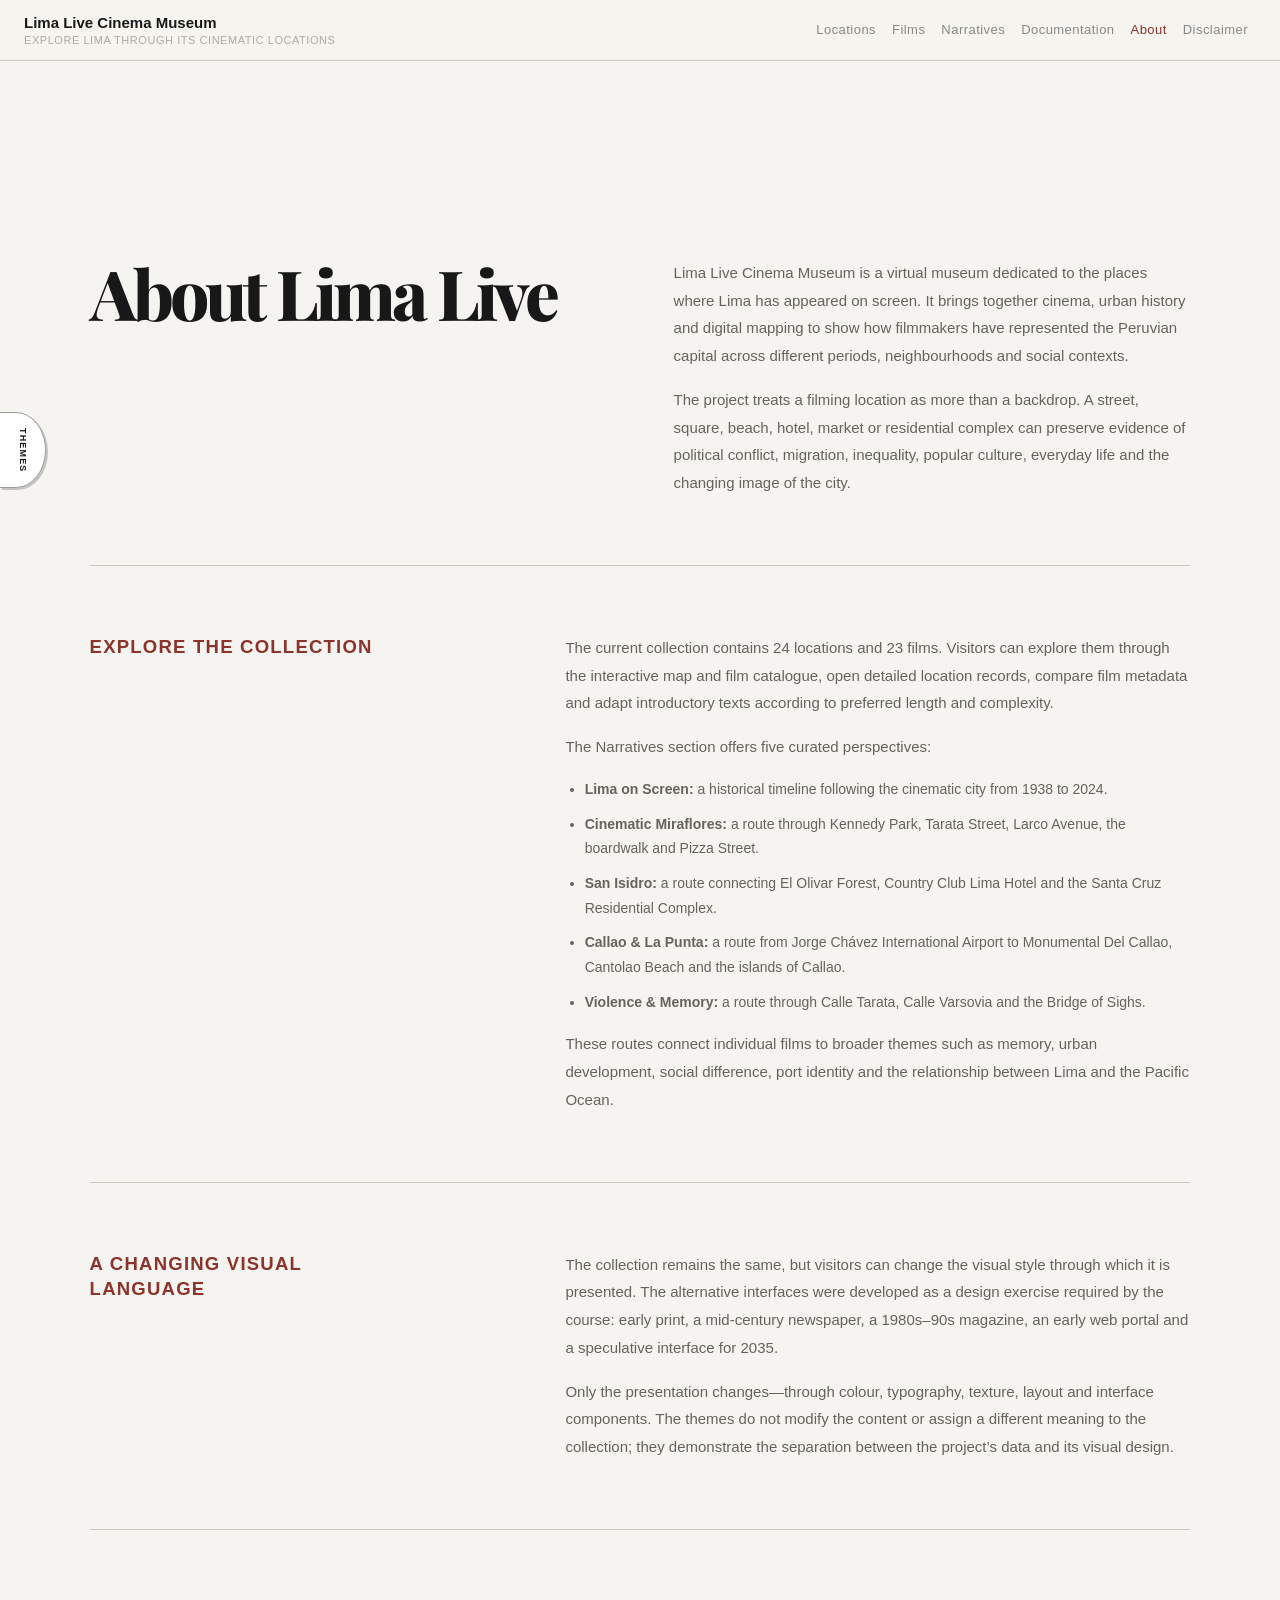
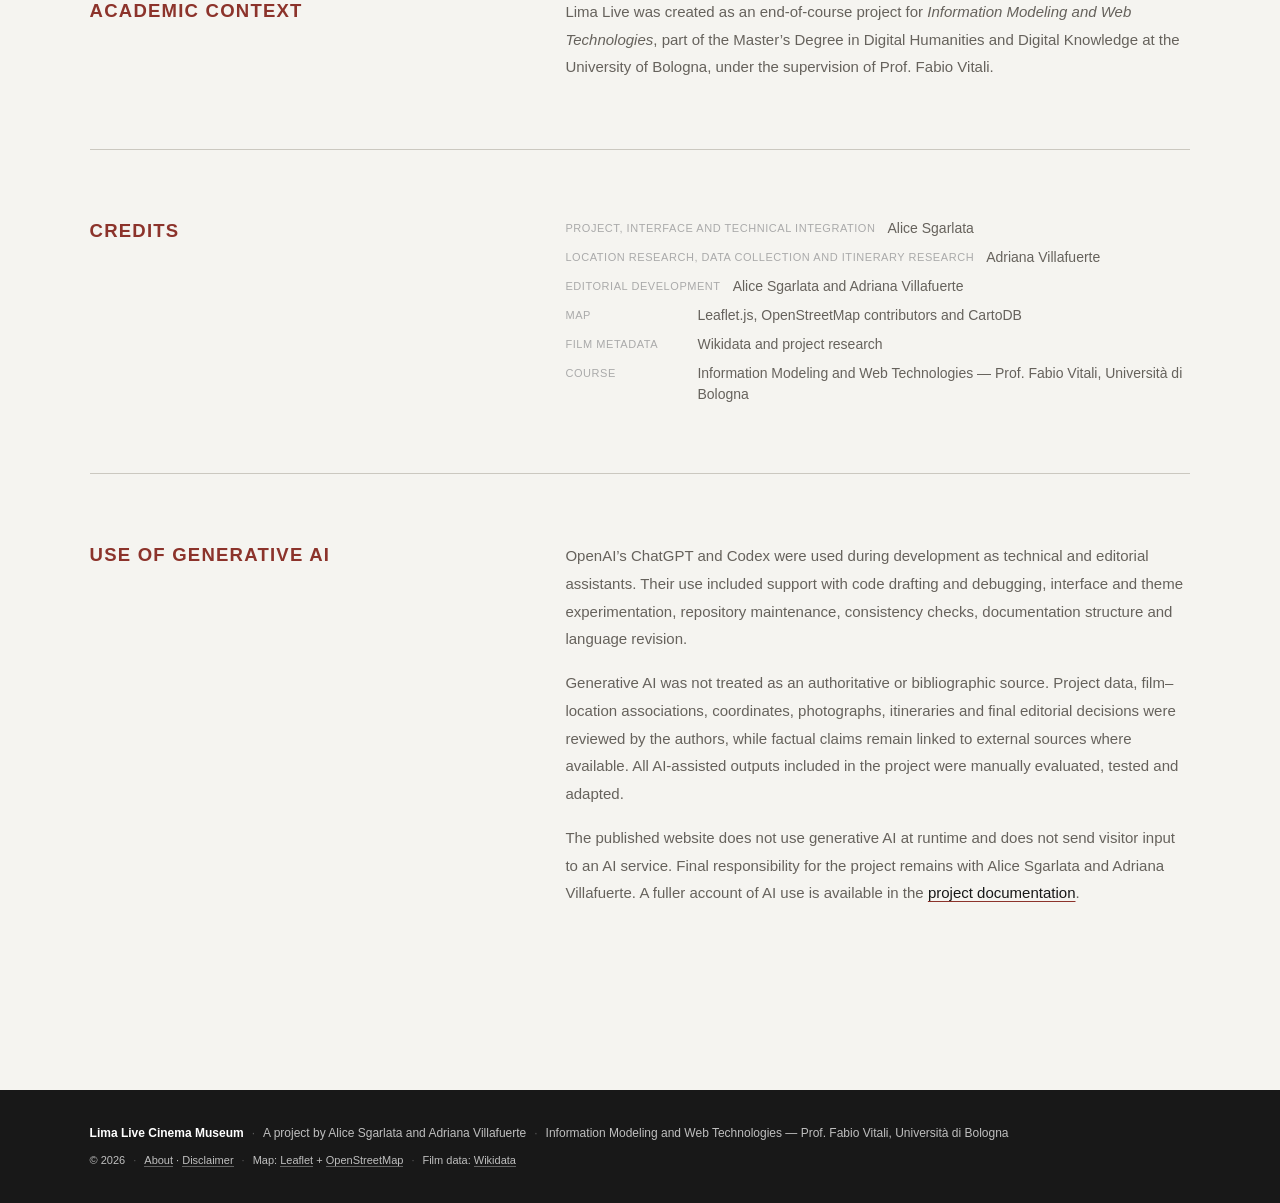
==== commit b42dfd3d: "Update about.html" ====
--- a/about.html
+++ b/about.html
@@ -27,13 +27,14 @@
 
         <section class="about-section">
             <h2>Explore the collection</h2>
-            <p>The current collection contains 24 locations and 28 films. Visitors can explore them through the interactive map and film catalogue, open detailed location records, compare film metadata and adapt introductory texts according to preferred length and complexity.</p>
-            <p>The Narratives section offers four curated perspectives:</p>
+            <p>The current collection contains 24 locations and 23 films. Visitors can explore them through the interactive map and film catalogue, open detailed location records, compare film metadata and adapt introductory texts according to preferred length and complexity.</p>
+            <p>The Narratives section offers five curated perspectives:</p>
             <ul class="doc-list">
                 <li><strong>Lima on Screen:</strong> a historical timeline following the cinematic city from 1938 to 2024.</li>
                 <li><strong>Cinematic Miraflores:</strong> a route through Kennedy Park, Tarata Street, Larco Avenue, the boardwalk and Pizza Street.</li>
                 <li><strong>San Isidro:</strong> a route connecting El Olivar Forest, Country Club Lima Hotel and the Santa Cruz Residential Complex.</li>
                 <li><strong>Callao &amp; La Punta:</strong> a route from Jorge Chávez International Airport to Monumental Del Callao, Cantolao Beach and the islands of Callao.</li>
+                <li><strong>Violence &amp; Memory:</strong> a route through Calle Tarata, Calle Varsovia and the Bridge of Sighs.</li>
             </ul>
             <p>These routes connect individual films to broader themes such as memory, urban development, social difference, port identity and the relationship between Lima and the Pacific Ocean.</p>
         </section>
--- a/css/style.css
+++ b/css/style.css
@@ -304,11 +304,15 @@
     background: #fde8e8; 
     color: #9b1c1c;
 }
-.badge.miraflores { 
-    background: #dcfce7; 
-    color: #166534; 
-}
-.badge.centro-historico { 
+.badge.miraflores {
+    background: #dcfce7;
+    color: #166534;
+}
+.badge.surquillo {
+    background: #ffedd5;
+    color: #9a3412;
+}
+.badge.centro-historico {
     background: #fef9c3; 
     color: #854d0e; 
 }
@@ -646,11 +650,11 @@
 
 .about-section {
     display: grid;
-    grid-template-columns: minmax(210px, 0.62fr) minmax(0, 1.38fr);
-    column-gap: clamp(40px, 7vw, 120px);
+    grid-template-columns: minmax(210px, var(--golden-minor)) minmax(0, var(--golden-major));
+    column-gap: clamp(var(--space-phi-3), 7vw, var(--space-phi-5));
     row-gap: 16px;
     width: 100%;
-    padding: clamp(42px, 5.5vw, 78px) 0;
+    padding: clamp(var(--space-phi-3), 5.5vw, var(--space-phi-4)) 0;
     border-top: 1px solid var(--theme-border, #d6d2ca);
 }
 
@@ -1273,10 +1277,10 @@
 
 .home-section-heading {
     display: grid;
-    grid-template-columns: minmax(0, 1.25fr) minmax(280px, 0.75fr);
-    gap: clamp(32px, 7vw, 110px);
+    grid-template-columns: minmax(0, var(--golden-major)) minmax(280px, var(--golden-minor));
+    gap: clamp(var(--space-phi-3), 7vw, var(--space-phi-5));
     align-items: end;
-    margin-bottom: clamp(36px, 5vw, 64px);
+    margin-bottom: clamp(var(--space-phi-3), 5vw, var(--space-phi-4));
     padding-bottom: 24px;
     border-bottom: 1px solid #cbc8c0;
 }
@@ -1819,6 +1823,13 @@
     --museum-rule: #cbc8c0;
     --museum-rule-light: #e4e1da;
     --museum-display: 'Playfair Display', Georgia, serif;
+    --golden-major: 1.618fr;
+    --golden-minor: 1fr;
+    --space-phi-1: 16px;
+    --space-phi-2: 26px;
+    --space-phi-3: 42px;
+    --space-phi-4: 68px;
+    --space-phi-5: 110px;
 }
 
 body {
@@ -2109,7 +2120,37 @@
     border-bottom: 1px solid var(--museum-ink);
 }
 
-.loc-films { gap: 16px; }
+.loc-films {
+    flex: 1 1 auto;
+    min-height: 0;
+    gap: 16px;
+    padding-right: 10px;
+    overflow-y: scroll;
+    overscroll-behavior: contain;
+    scrollbar-gutter: stable;
+    scrollbar-width: auto;
+    scrollbar-color: var(--museum-accent) rgba(24, 22, 18, 0.08);
+}
+
+.loc-films::-webkit-scrollbar {
+    width: 10px;
+}
+
+.loc-films::-webkit-scrollbar-track {
+    background: rgba(24, 22, 18, 0.08);
+    border-radius: 999px;
+}
+
+.loc-films::-webkit-scrollbar-thumb {
+    min-height: 44px;
+    background: var(--museum-accent);
+    border: 2px solid var(--museum-surface);
+    border-radius: 999px;
+}
+
+.loc-films::-webkit-scrollbar-thumb:hover {
+    background: var(--museum-ink);
+}
 
 .film-card {
     padding: 1.35rem 1.4rem;
@@ -2117,6 +2158,76 @@
     border-color: var(--museum-rule);
     border-radius: 0;
     transition: border-color 220ms ease, box-shadow 220ms ease, transform 220ms ease;
+}
+
+.location-film-card {
+    flex: 0 0 auto;
+    min-width: 0;
+    overflow: hidden;
+}
+
+.location-film-card > .film-title {
+    margin: 0 0 14px;
+}
+
+.location-film-image {
+    position: relative;
+    width: 100%;
+    height: clamp(84px, 7vw, 100px);
+    max-width: 100%;
+    margin-bottom: 12px;
+    overflow: hidden;
+    box-sizing: border-box;
+    background: #d8d4cb;
+    border: 1px solid var(--museum-rule-light);
+}
+
+.location-film-image img {
+    display: block;
+    box-sizing: border-box;
+    width: 100%;
+    height: 100%;
+    max-width: 100%;
+    max-height: 100%;
+    object-fit: cover;
+    object-position: center;
+    transition: transform 400ms cubic-bezier(.2, .75, .2, 1), filter 240ms ease;
+}
+
+.location-film-card:hover .location-film-image img {
+    transform: scale(1.045);
+}
+
+.location-film-image-fallback {
+    display: grid;
+    width: 100%;
+    height: 100%;
+    place-items: center;
+    color: var(--museum-muted);
+    font-family: var(--museum-display);
+    font-size: 18px;
+    font-weight: 800;
+}
+
+.location-film-image-fallback[hidden] {
+    display: none;
+}
+
+.location-film-details-row {
+    display: flex;
+    justify-content: space-between;
+    align-items: center;
+    gap: 12px;
+    min-width: 0;
+    margin-bottom: 12px;
+}
+
+.location-film-details {
+    display: flex;
+    flex-wrap: wrap;
+    align-items: baseline;
+    min-width: 0;
+    gap: 4px;
 }
 
 .film-card:hover {
@@ -2412,8 +2523,20 @@
 }
 
 .narrative-page .num-marker {
+    width: 26px;
+    height: 26px;
+    display: flex;
+    align-items: center;
+    justify-content: center;
+    box-sizing: border-box;
+    color: white;
     background: var(--museum-accent);
-    border-color: white;
+    border: 2px solid white;
+    border-radius: 50%;
+    box-shadow: 0 2px 6px rgba(0, 0, 0, 0.3);
+    font-size: 11px;
+    font-weight: 700;
+    line-height: 1;
 }
 
 /* Shared footer */
@@ -2649,10 +2772,10 @@
 
 .film-catalogue-heading {
     display: grid;
-    grid-template-columns: minmax(0, 1fr) minmax(280px, 0.64fr);
-    gap: clamp(32px, 7vw, 110px);
+    grid-template-columns: minmax(0, var(--golden-major)) minmax(280px, var(--golden-minor));
+    gap: clamp(var(--space-phi-3), 7vw, var(--space-phi-5));
     align-items: end;
-    padding-bottom: clamp(30px, 4vw, 50px);
+    padding-bottom: clamp(var(--space-phi-2), 4vw, var(--space-phi-3));
     border-bottom: 1px solid var(--museum-rule);
 }
 
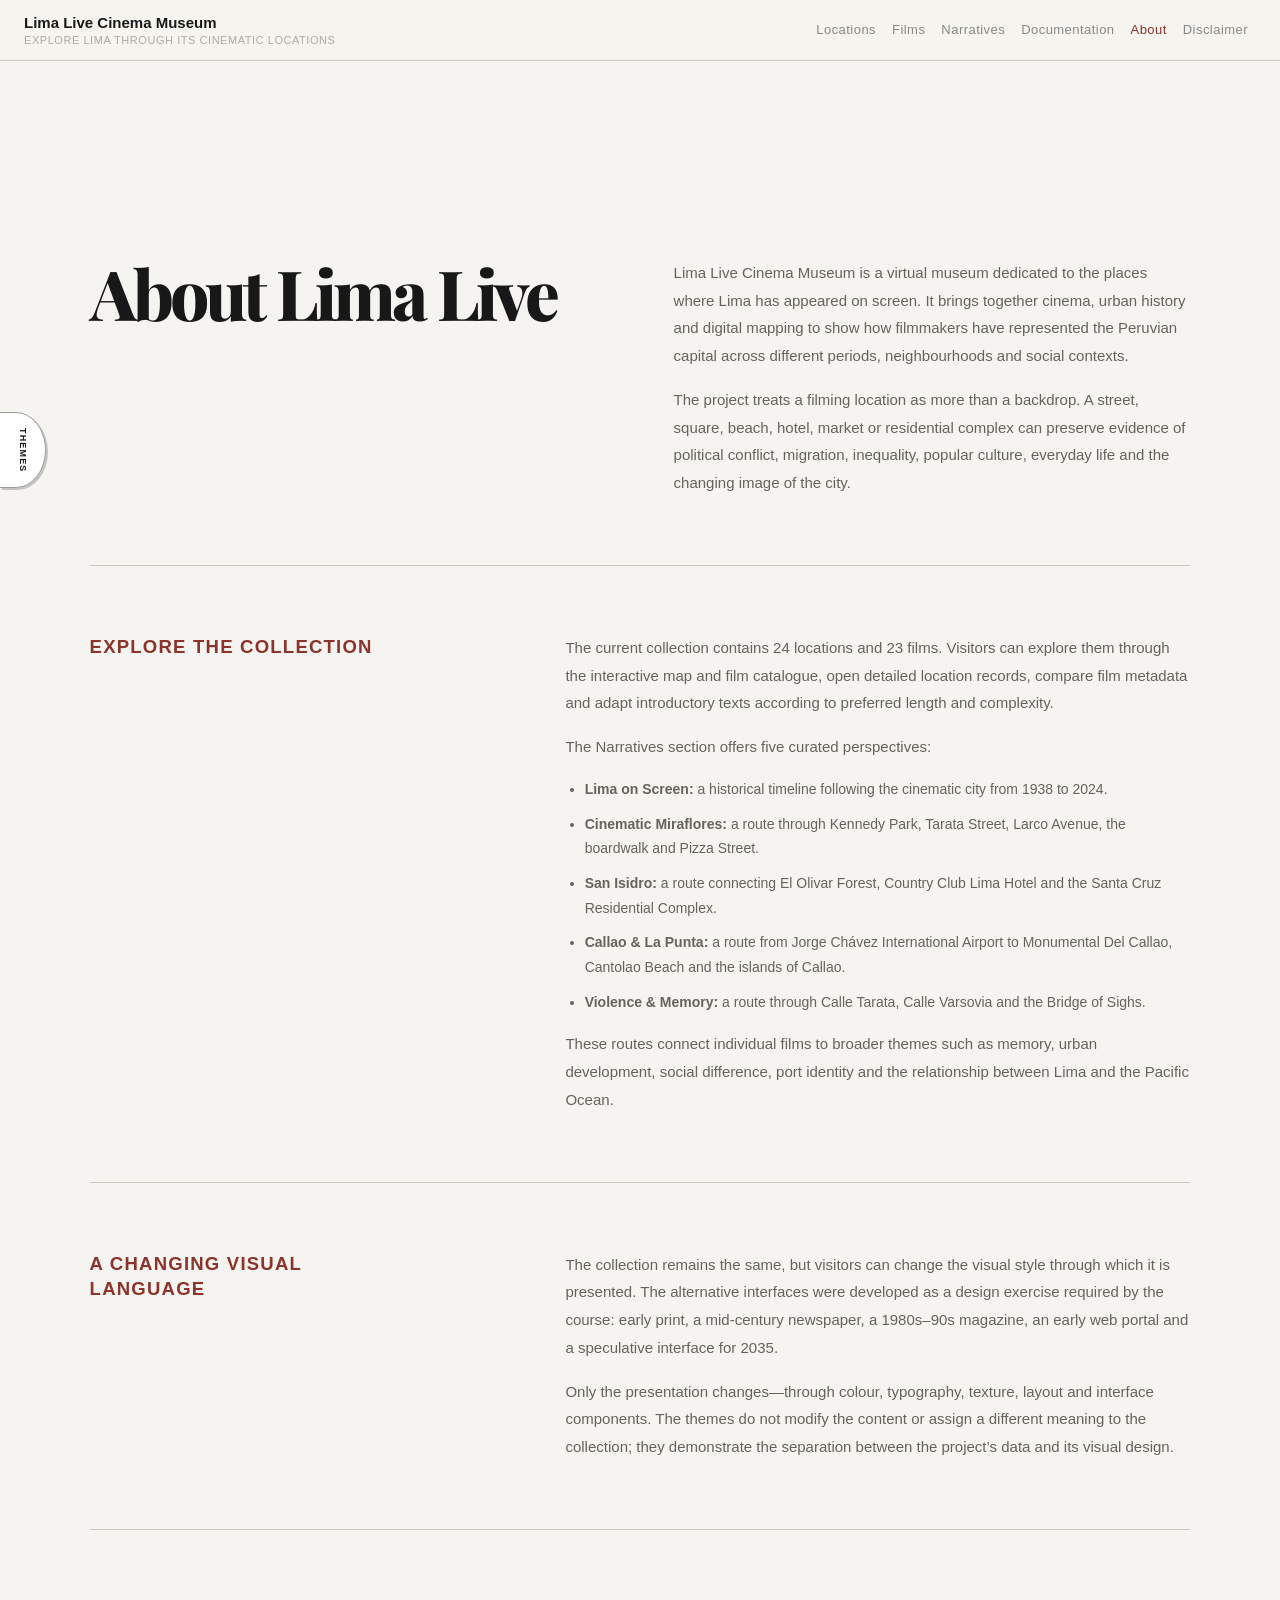
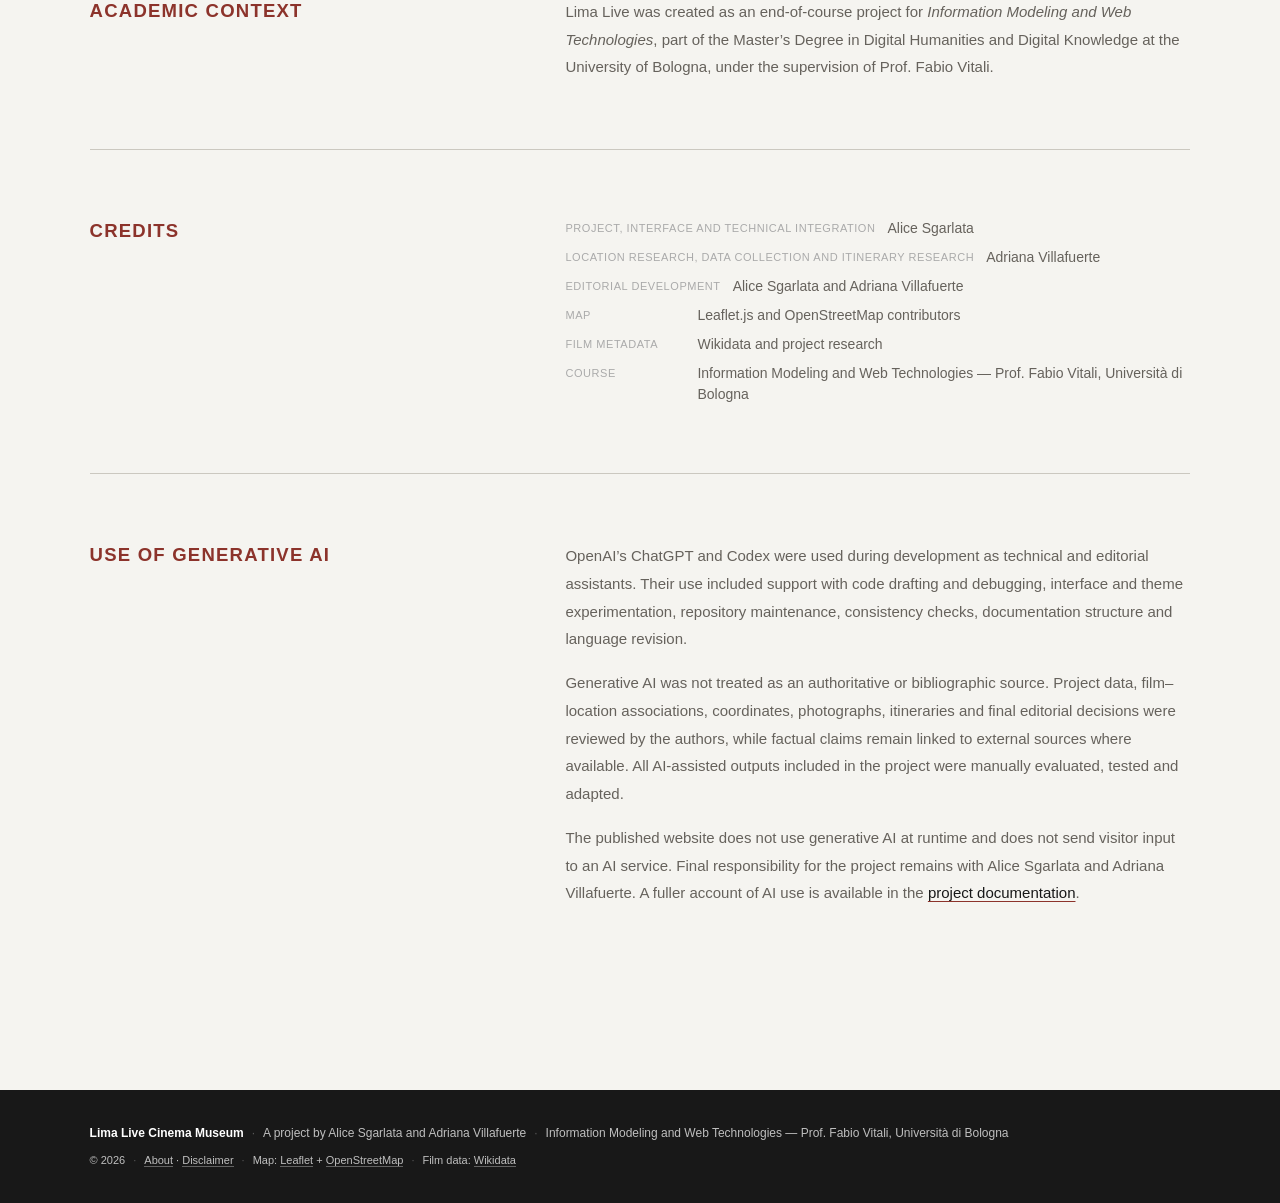
==== commit 3fd2b7a0: "Add theme.css stylesheet and update credits section" ====
--- a/about.html
+++ b/about.html
@@ -9,6 +9,7 @@
     <link href="https://fonts.googleapis.com/css2?family=Playfair+Display:wght@700;800;900&display=swap" rel="stylesheet">
     <link rel="stylesheet" href="https://cdn.jsdelivr.net/npm/bootstrap@5.3.3/dist/css/bootstrap.min.css">
     <link rel="stylesheet" href="css/style.css">
+    <link rel="stylesheet" href="css/theme.css">
     <link rel="icon" type="image/png" href="images/favicon.png">
 </head>
 <body>
@@ -56,7 +57,7 @@
                 <li><span class="credit-role">Project, interface and technical integration</span> Alice Sgarlata</li>
                 <li><span class="credit-role">Location research, data collection and itinerary research</span> Adriana Villafuerte</li>
                 <li><span class="credit-role">Editorial development</span> Alice Sgarlata and Adriana Villafuerte</li>
-                <li><span class="credit-role">Map</span> Leaflet.js, OpenStreetMap contributors and CartoDB</li>
+                <li><span class="credit-role">Map</span> Leaflet.js and OpenStreetMap contributors</li>
                 <li><span class="credit-role">Film metadata</span> Wikidata and project research</li>
                 <li><span class="credit-role">Course</span> Information Modeling and Web Technologies — Prof. Fabio Vitali, Università di Bologna</li>
             </ul>
--- a/css/style.css
+++ b/css/style.css
@@ -317,10 +317,14 @@
     color: #854d0e; 
 }
 .badge.callao {
-    background: #dbeafe; 
-    color: #1e40af; 
-}
-.badge.chorrillos { 
+    background: #dbeafe;
+    color: #1e40af;
+}
+.badge.la-punta {
+    background: #e0f2fe;
+    color: #0369a1;
+}
+.badge.chorrillos {
     background: #faeeda; 
     color: #633806; 
 }  
@@ -1464,6 +1468,29 @@
     color: #66625c;
     font-size: 14px;
     line-height: 1.75;
+}
+
+.locations-film-link {
+    display: inline-block;
+    margin-top: 14px;
+    color: var(--museum-accent);
+    font-weight: 800;
+    letter-spacing: 0.025em;
+    text-decoration: none;
+}
+
+.locations-film-link:hover {
+    color: var(--museum-ink);
+    text-decoration: underline;
+    text-underline-offset: 0.25em;
+}
+
+body[data-era] .locations-film-link {
+    color: var(--era-accent);
+}
+
+body[data-era] .locations-film-link:hover {
+    color: var(--era-ink);
 }
 
 @media (max-width: 900px) {
@@ -2182,6 +2209,27 @@
     border: 1px solid var(--museum-rule-light);
 }
 
+.location-film-image-button {
+    display: block;
+    width: 100%;
+    height: 100%;
+    padding: 0;
+    overflow: hidden;
+    color: inherit;
+    background: transparent;
+    border: 0;
+    cursor: zoom-in;
+}
+
+.location-film-image-button:focus-visible {
+    outline: 3px solid var(--museum-accent);
+    outline-offset: -3px;
+}
+
+.location-film-image-button:disabled {
+    cursor: default;
+}
+
 .location-film-image img {
     display: block;
     box-sizing: border-box;
@@ -2211,6 +2259,102 @@
 
 .location-film-image-fallback[hidden] {
     display: none;
+}
+
+.location-film-record-link {
+    display: inline-flex;
+    margin: 2px 0 14px;
+    color: var(--museum-accent);
+    font-weight: 800;
+    letter-spacing: 0.045em;
+    text-decoration: none;
+    text-transform: uppercase;
+}
+
+.location-film-record-link:hover {
+    color: var(--museum-ink);
+    text-decoration: underline;
+    text-underline-offset: 0.25em;
+}
+
+body[data-era] .location-film-record-link {
+    color: var(--era-accent);
+}
+
+body[data-era] .location-film-record-link:hover {
+    color: var(--era-ink);
+}
+
+body.location-film-lightbox-open {
+    overflow: hidden;
+}
+
+.location-film-lightbox {
+    width: min(94vw, 1120px);
+    max-width: none;
+    max-height: 94svh;
+    padding: 0;
+    overflow: visible;
+    color: var(--era-ink, var(--museum-ink));
+    background: var(--era-surface, var(--museum-surface));
+    border: 1px solid var(--era-border, var(--museum-rule));
+    border-radius: var(--era-card-radius, 0);
+    box-shadow: 0 28px 80px rgba(0, 0, 0, 0.35);
+}
+
+.location-film-lightbox::backdrop {
+    background: rgba(8, 8, 8, 0.84);
+    backdrop-filter: blur(4px);
+}
+
+.location-film-lightbox-figure {
+    display: grid;
+    grid-template-rows: minmax(0, 1fr) auto;
+    max-height: 94svh;
+    margin: 0;
+}
+
+.location-film-lightbox-figure img {
+    display: block;
+    width: 100%;
+    max-height: calc(94svh - 64px);
+    object-fit: contain;
+    background: #090909;
+}
+
+.location-film-lightbox-figure figcaption {
+    padding: 15px 64px 16px 20px;
+    color: var(--era-ink, var(--museum-ink));
+    font-family: var(--era-font-ui, var(--museum-ui));
+    font-size: 14px;
+    font-weight: 800;
+    letter-spacing: 0.045em;
+    text-transform: uppercase;
+}
+
+.location-film-lightbox-close {
+    position: absolute;
+    right: 12px;
+    bottom: 10px;
+    z-index: 2;
+    display: grid;
+    width: 40px;
+    height: 40px;
+    padding: 0;
+    place-items: center;
+    color: var(--era-ink, var(--museum-ink));
+    background: var(--era-surface, var(--museum-surface));
+    border: 1px solid var(--era-border, var(--museum-rule));
+    border-radius: var(--era-control-radius, 0);
+    font-size: 28px;
+    line-height: 1;
+}
+
+.location-film-lightbox-close:hover,
+.location-film-lightbox-close:focus-visible {
+    color: var(--era-surface, #fff);
+    background: var(--era-accent, var(--museum-accent));
+    border-color: var(--era-accent, var(--museum-accent));
 }
 
 .location-film-details-row {
@@ -3331,3 +3475,119 @@
         grid-column: 1;
     }
 }
+
+/* ==========================================================================
+   NARRATIVES PAGE
+   ========================================================================== */
+
+.narrative-page { max-width: 1180px; padding: 2rem; }
+
+.narrative-switcher {
+    display: flex; gap: 12px; margin-bottom: 2rem;
+    border-bottom: 1px solid #e5e5e5; padding-bottom: 0;
+}
+.narrative-tab {
+    font-size: 13px; font-weight: 500; color: #aaa;
+    background: none; border: none;
+    border-bottom: 2px solid transparent;
+    padding: 8px 0; margin-bottom: -1px; cursor: pointer;
+    transition: color 0.15s, border-color 0.15s;
+}
+.narrative-tab.active { color: #1a1a1a; border-bottom-color: #1a1a1a; }
+
+.narrative-content { display: none; }
+.narrative-content.active { display: block; }
+
+/* Two-column layout */
+.itinerary-grid {
+    display: grid;
+    grid-template-columns: minmax(0, 1fr) 380px;
+    gap: 2.5rem;
+    align-items: start;
+}
+@media (max-width: 860px) {
+    .itinerary-grid { grid-template-columns: 1fr; }
+    .itinerary-map-col { position: static !important; }
+}
+
+.itinerary-text { min-width: 0; }
+
+.itinerary-map-col {
+    position: sticky;
+    top: 24px;
+}
+.itinerary-map {
+    width: 100%; height: 520px;
+    border-radius: 12px;
+    overflow: hidden;
+    border: 1px solid #e5e5e5;
+}
+.map-legend {
+    margin-top: 10px;
+    font-size: 11px;
+    color: #888;
+    line-height: 1.6;
+}
+.map-legend a { color: #1a1a1a; }
+
+/* Inline location photos */
+.loc-photo {
+    width: 100%; border-radius: 10px;
+    margin: 1rem 0 0.5rem;
+    aspect-ratio: 16/7;
+    object-fit: cover;
+    display: block;
+}
+.loc-photo-caption {
+    font-size: 11px; color: #aaa;
+    margin-bottom: 1rem;
+    font-style: italic;
+}
+
+/* Narrative text styles */
+.narrative-intro { margin-bottom: 2rem; }
+.narrative-intro h1 { font-size: 28px; font-weight: 500; margin-bottom: 6px; }
+.narrative-subtitle {
+    font-size: 12px; color: #aaa; text-transform: uppercase;
+    letter-spacing: 0.08em; margin-bottom: 1rem;
+}
+.itinerary-meta {
+    display: flex; gap: 1rem; font-size: 12px; color: #aaa;
+    flex-wrap: wrap; margin-top: 0.75rem;
+}
+
+.itinerary-text p {
+    font-size: 15px; line-height: 1.8; color: #444;
+    margin-bottom: 1rem; text-align: justify;
+}
+.itinerary-text a { color: #1a1a1a; border-bottom: 1px solid #ddd; text-decoration: none; }
+.itinerary-text a:hover { border-color: #1a1a1a; }
+
+/* Timeline (narrative I) */
+.chapter-label { font-size: 10px; font-weight: 600; text-transform: uppercase; letter-spacing: 0.1em; color: #aaa; margin-bottom: 6px; }
+.narrative-chapter { margin-bottom: 2rem; padding-bottom: 2rem; border-bottom: 1px solid #f0f0f0; }
+.narrative-chapter h2 { font-size: 18px; font-weight: 500; margin-bottom: 0.5rem; }
+.chapter-dates { font-size: 14px; font-weight: 400; color: #aaa; }
+.chapter-intro { font-size: 13px; color: #888; font-style: italic; line-height: 1.7; margin-bottom: 1rem; }
+.narrative-transition {
+    margin: 1.5rem 0; padding: 1rem 1.25rem;
+    border-left: 3px solid #e5e5e5; background: #fafaf8;
+    border-radius: 0 8px 8px 0;
+}
+.narrative-transition p { font-size: 13px; color: #666; font-style: italic; line-height: 1.75; margin: 0; }
+.timeline-entry { display: grid; grid-template-columns: 52px 1fr; gap: 1rem; margin-bottom: 1.25rem; padding-bottom: 1.25rem; border-bottom: 1px solid #f5f5f5; }
+.timeline-year { font-size: 17px; font-weight: 600; color: #1a1a1a; padding-top: 2px; }
+.timeline-location { font-size: 11px; font-weight: 600; color: #aaa; text-transform: uppercase; letter-spacing: 0.06em; margin-bottom: 5px; }
+.timeline-location a { color: #1a1a1a; border-bottom: 1px solid #ddd; text-decoration: none; }
+.timeline-district { font-weight: 400; color: #aaa; }
+.timeline-body p { font-size: 14px; color: #444; line-height: 1.75; margin: 0; }
+
+/* Leaflet marker numbers */
+.num-marker {
+    width: 26px; height: 26px; border-radius: 50%;
+    background: #1a1a1a; color: white;
+    font-size: 11px; font-weight: 700;
+    display: flex; align-items: center; justify-content: center;
+    border: 2px solid white;
+    box-shadow: 0 2px 6px rgba(0,0,0,0.3);
+}
--- a/css/theme.css
+++ b/css/theme.css
@@ -0,0 +1,2274 @@
+:root {
+    --era-bg: #ececec;
+    --era-surface: #ffffff;
+    --era-surface-alt: #f4f4f4;
+    --era-ink: #1a1a1a;
+    --era-muted: #666666;
+    --era-accent: #003399;
+    --era-accent-2: #ffcc00;
+    --era-border: #9d9d9d;
+    --era-border-strong: #1a1a1a;
+    --era-font-body: Verdana, Geneva, Tahoma, sans-serif;
+    --era-font-display: Verdana, Geneva, Tahoma, sans-serif;
+    --era-font-ui: Verdana, Geneva, Tahoma, sans-serif;
+    --era-card-radius: 2px;
+    --era-control-radius: 2px;
+    --era-shadow: 2px 2px 0 rgba(0, 0, 0, 0.2);
+    --era-image-filter: none;
+    --era-map-filter: none;
+    --era-bg-image: none;
+    --era-rule-style: solid;
+    --era-transition: 240ms ease;
+
+    /* The selector uses the original names for backwards compatibility. */
+    --theme-bg: var(--era-bg);
+    --theme-surface: var(--era-surface);
+    --theme-text: var(--era-ink);
+    --theme-muted: var(--era-muted);
+    --theme-accent: var(--era-accent);
+    --theme-border: var(--era-border);
+    --theme-radius: var(--era-control-radius);
+}
+
+html[data-era],
+body[data-era] {
+    min-height: 100%;
+    background-color: var(--era-bg);
+}
+
+body[data-era] {
+    color: var(--era-ink);
+    font-family: var(--era-font-body);
+    background-image: var(--era-bg-image);
+    background-attachment: fixed;
+    transition: background-color var(--era-transition), color var(--era-transition);
+}
+
+body[data-era] ::selection {
+    color: var(--era-surface);
+    background: var(--era-accent);
+}
+
+body[data-era] :where(h1, h2, h3, h4, .site-brand, .film-title, .popup-name) {
+    color: var(--era-ink);
+    font-family: var(--era-font-display);
+}
+
+body[data-era] :where(
+    .description,
+    .loc-description,
+    .about-section p,
+    .film-description,
+    .film-meta,
+    .scheda-tab-content,
+    .timeline-body p,
+    .itinerary-text p
+) {
+    color: var(--era-ink);
+}
+
+body[data-era] :where(
+    .label,
+    .meta,
+    .access,
+    .loc-address,
+    .loc-access,
+    .films-heading,
+    .film-year,
+    .film-genres,
+    .film-meta-label,
+    .film-profile-label,
+    .film-profile-themes,
+    .scheda-heading,
+    .difficulty-label,
+    .chapter-label,
+    .chapter-dates,
+    .timeline-location,
+    .timeline-district,
+    .itinerary-meta,
+    .map-legend,
+    .loc-photo-caption,
+    .site-sub
+) {
+    color: var(--era-muted);
+}
+
+body[data-era] :where(
+    .site-navbar:not(.nav-transparent),
+    .filter-bar,
+    .card-list,
+    .card,
+    .film-card,
+    .location-film-lightbox,
+    .site-footer,
+    .narrative-transition,
+    .custom-popup .leaflet-popup-content-wrapper,
+    .leaflet-control-zoom a,
+    .leaflet-control-layers
+) {
+    background-color: var(--era-surface);
+    border-color: var(--era-border);
+}
+
+body[data-era] .site-navbar:not(.nav-transparent) {
+    background-color: var(--era-surface) !important;
+    border-bottom: 1px var(--era-rule-style) var(--era-border) !important;
+}
+
+body[data-era] .site-navbar.nav-flat {
+    background-color: transparent !important;
+}
+
+body[data-era] .site-brand,
+body[data-era] .site-brand:hover,
+body[data-era] .site-footer-title {
+    color: var(--era-ink) !important;
+}
+
+body[data-era] .navbar .nav-link,
+body[data-era] .site-footer,
+body[data-era] .site-footer a {
+    color: var(--era-muted);
+}
+
+body[data-era] .navbar .nav-link:hover,
+body[data-era] .navbar .nav-link.active,
+body[data-era] .site-footer a:hover {
+    color: var(--era-accent);
+}
+
+body[data-era] .navbar .nav-link.active {
+    text-decoration-color: var(--era-accent);
+    text-underline-offset: 0.35em;
+}
+
+body[data-era] .filter-bar,
+body[data-era] .card-list,
+body[data-era] .site-footer,
+body[data-era] :where(.loc-scheda, .prev-next-bar, .card-prev-next, .film-profile-toggle) {
+    border-color: var(--era-border);
+}
+
+body[data-era] :where(.card, .film-card, .location-film-lightbox, .location-header, .itinerary-map, .loc-photo) {
+    border-radius: var(--era-card-radius);
+}
+
+body[data-era] :where(.card, .film-card) {
+    color: var(--era-ink);
+    background: var(--era-surface);
+    border-color: var(--era-border);
+    box-shadow: var(--era-shadow);
+    transition:
+        transform var(--era-transition),
+        box-shadow var(--era-transition),
+        border-color var(--era-transition),
+        background-color var(--era-transition);
+}
+
+body[data-era] .card:hover,
+body[data-era] .film-card:hover {
+    border-color: var(--era-accent);
+}
+
+body[data-era] .card.active {
+    border-color: var(--era-accent);
+    outline: 1px solid var(--era-accent);
+    outline-offset: -4px;
+}
+
+body[data-era] :where(
+    .pill,
+    .btn-more,
+    .btn-evenmore,
+    .difficulty-btn,
+    .scheda-tab-btn,
+    .hero-cta,
+    .location-film-lightbox-close,
+    .narrative-tab
+) {
+    border-radius: var(--era-control-radius);
+    font-family: var(--era-font-ui);
+    transition:
+        color var(--era-transition),
+        background-color var(--era-transition),
+        border-color var(--era-transition),
+        box-shadow var(--era-transition),
+        transform var(--era-transition);
+}
+
+body[data-era] :where(.btn-more, .difficulty-btn, .scheda-tab-btn) {
+    color: var(--era-muted);
+    background: var(--era-surface);
+    border-color: var(--era-border);
+}
+
+body[data-era] :where(.btn-evenmore, .hero-cta, .scheda-tab-btn.active) {
+    color: var(--era-surface);
+    background: var(--era-accent);
+    border-color: var(--era-accent);
+}
+
+body[data-era] :where(.btn-more, .btn-evenmore, .difficulty-btn, .scheda-tab-btn):hover:not(:disabled) {
+    color: var(--era-surface);
+    background: var(--era-accent);
+    border-color: var(--era-accent);
+}
+
+body[data-era] :where(.back-link, .film-wiki, .location-film-record-link, .locations-film-link, .scheda-tab-content a, .prev-next-btn, .prev-next-home, .timeline-location a, .itinerary-text a, .map-legend a) {
+    color: var(--era-accent);
+    text-decoration-color: color-mix(in srgb, var(--era-accent) 48%, transparent);
+}
+
+body[data-era] :where(.narrative-switcher, .narrative-chapter, .timeline-entry) {
+    border-color: var(--era-border);
+}
+
+body[data-era] .narrative-tab {
+    color: var(--era-muted);
+}
+
+body[data-era] .narrative-tab.active {
+    color: var(--era-accent);
+    border-bottom-color: var(--era-accent);
+}
+
+body[data-era] .narrative-transition {
+    color: var(--era-ink);
+    border-left-color: var(--era-accent);
+    border-radius: 0 var(--era-card-radius) var(--era-card-radius) 0;
+}
+
+body[data-era] .narrative-transition p {
+    color: var(--era-ink);
+}
+
+body[data-era] .num-marker {
+    color: var(--era-surface);
+    background: var(--era-accent) !important;
+    border-color: var(--era-surface);
+}
+
+body[data-era] :where(.movie-tag, .badge) {
+    border-radius: var(--era-control-radius);
+}
+
+body[data-era] :where(.loc-photo, .popup-img) {
+    filter: var(--era-image-filter);
+    transition: filter var(--era-transition), transform var(--era-transition);
+}
+
+body[data-era] .leaflet-tile-pane {
+    filter: var(--era-map-filter);
+    transition: filter 350ms ease;
+}
+
+body[data-era] .leaflet-container {
+    color: var(--era-ink);
+    font-family: var(--era-font-ui);
+    background: var(--era-surface-alt);
+}
+
+body[data-era] .custom-popup .leaflet-popup-content-wrapper {
+    color: var(--era-ink);
+    border: 1px solid var(--era-border);
+    border-radius: var(--era-card-radius);
+    box-shadow: var(--era-shadow);
+}
+
+body[data-era] .leaflet-popup-tip {
+    background: var(--era-surface);
+}
+
+body[data-era] .popup-name {
+    color: var(--era-ink);
+    background: var(--era-surface);
+}
+
+/* Home additions inherit the selected editorial era without changing content. */
+body[data-era] :where(.home-itineraries, .locations-section) {
+    color: var(--era-ink);
+    background-color: var(--era-bg);
+    background-image: var(--era-bg-image);
+}
+
+body[data-era] :where(.home-section-heading, .locations-heading) {
+    border-color: var(--era-border);
+}
+
+body[data-era] :where(.home-section-heading h2, .locations-heading h2, .itinerary-preview-copy h3) {
+    color: var(--era-ink);
+    font-family: var(--era-font-display);
+}
+
+body[data-era] :where(.home-section-heading > p, .locations-heading > p:last-child, .itinerary-preview-copy > p:not(.itinerary-preview-meta)) {
+    color: var(--era-muted);
+}
+
+body[data-era] :where(.section-kicker, .itinerary-preview-meta) {
+    color: var(--era-accent);
+    font-family: var(--era-font-ui);
+}
+
+body[data-era] .itinerary-preview-card {
+    color: var(--era-ink);
+    background: var(--era-surface);
+    border-color: var(--era-border);
+    border-radius: var(--era-card-radius);
+    box-shadow: var(--era-shadow);
+}
+
+body[data-era] .itinerary-preview-card:hover {
+    color: var(--era-ink);
+    border-color: var(--era-accent);
+}
+
+body[data-era] .itinerary-preview-image {
+    background: var(--era-surface-alt);
+    border-radius: var(--era-card-radius) var(--era-card-radius) 0 0;
+}
+
+body[data-era] .itinerary-preview-image img {
+    filter: var(--era-image-filter);
+}
+
+body[data-era] :where(.itinerary-preview-link, .all-narratives-link) {
+    color: var(--era-accent);
+    border-color: var(--era-border);
+    font-family: var(--era-font-ui);
+}
+
+/* =========================================================
+   SELECTOR PANEL
+   ========================================================= */
+
+.theme-panel {
+    position: fixed;
+    right: auto;
+    top: 50%;
+    bottom: auto;
+    left: 0;
+    z-index: 2200;
+    display: flex;
+    flex-direction: row;
+    align-items: center;
+    color: var(--era-ink);
+    font-family: var(--era-font-ui);
+    transform: translateY(-50%);
+}
+
+.theme-panel.dragging {
+    user-select: none;
+}
+
+.theme-tab {
+    width: 46px;
+    min-height: 76px;
+    display: flex;
+    flex-direction: column;
+    align-items: center;
+    justify-content: center;
+    gap: 0;
+    padding: 13px 9px;
+    color: var(--era-ink);
+    background: var(--era-surface);
+    border: 1px solid var(--era-border);
+    border-left: 0;
+    border-radius: 0 68% 68% 0 / 0 52% 52% 0;
+    box-shadow: var(--era-shadow);
+    cursor: grab;
+    font-family: var(--era-font-ui);
+    writing-mode: vertical-rl;
+    transform: none;
+    touch-action: none;
+    transition:
+        transform var(--era-transition),
+        color var(--era-transition),
+        background-color var(--era-transition),
+        border-color var(--era-transition);
+    animation: theme-droplet-breathe 5s ease-in-out infinite;
+}
+
+.theme-panel[data-side='right'] {
+    flex-direction: row-reverse;
+}
+
+.theme-panel[data-side='right'] .theme-tab {
+    border-right: 0;
+    border-left: 1px solid var(--era-border);
+    border-radius: 68% 0 0 68% / 52% 0 0 52%;
+}
+
+.theme-panel[data-side='right'] .theme-content {
+    margin-right: 8px;
+    margin-left: 0;
+    transform-origin: right center;
+}
+
+.theme-tab:active {
+    cursor: grabbing;
+}
+
+.theme-tab:hover,
+.theme-tab:focus-visible {
+    color: var(--era-accent);
+    transform: translateX(2px);
+    outline: 2px solid var(--era-accent);
+    outline-offset: -4px;
+}
+
+.theme-tab-label {
+    font-size: 9px;
+    font-weight: 700;
+    letter-spacing: 0.13em;
+    text-transform: uppercase;
+}
+
+.theme-current-period {
+    display: none;
+}
+
+.theme-content {
+    width: min(390px, calc(100vw - 36px));
+    max-height: min(730px, calc(100vh - 150px));
+    overflow: auto;
+    color: var(--era-ink);
+    background: var(--era-surface);
+    border: 1px solid var(--era-border);
+    border-radius: var(--era-card-radius);
+    box-shadow: var(--era-shadow);
+    margin-top: 0;
+    margin-left: 8px;
+    opacity: 1;
+    transform: translateY(0) scale(1);
+    transform-origin: left center;
+    transition:
+        max-height 300ms ease,
+        width 280ms ease,
+        opacity 180ms ease,
+        transform 280ms ease,
+        margin 280ms ease,
+        background-color var(--era-transition),
+        border-color var(--era-transition);
+}
+
+.theme-panel:not(.open) .theme-content {
+    height: 0;
+    max-height: 0;
+    overflow: hidden;
+    width: 0;
+    margin-left: 0;
+    margin-right: 0;
+    opacity: 0;
+    pointer-events: none;
+    transform: translateX(-12px) scale(0.97);
+    border-width: 0;
+    box-shadow: none;
+}
+
+.theme-panel[data-side='right']:not(.open) .theme-content {
+    transform: translateX(12px) scale(0.97);
+}
+
+@keyframes theme-droplet-breathe {
+    0%, 100% { border-radius: 0 68% 68% 0 / 0 52% 52% 0; }
+    50% { border-radius: 0 58% 74% 0 / 0 62% 46% 0; }
+}
+
+.theme-panel[data-side='right'] .theme-tab {
+    animation-name: theme-droplet-breathe-right;
+}
+
+@keyframes theme-droplet-breathe-right {
+    0%, 100% { border-radius: 68% 0 0 68% / 52% 0 0 52%; }
+    50% { border-radius: 58% 0 0 74% / 62% 0 0 46%; }
+}
+
+.theme-header {
+    display: flex;
+    align-items: flex-start;
+    justify-content: space-between;
+    gap: 18px;
+    padding: 20px 20px 16px;
+    border-bottom: 1px var(--era-rule-style) var(--era-border);
+    cursor: grab;
+    touch-action: none;
+}
+
+.theme-header:active {
+    cursor: grabbing;
+}
+
+.theme-kicker {
+    display: block;
+    margin-bottom: 5px;
+    color: var(--era-muted);
+    font-size: 9px;
+    font-weight: 700;
+    letter-spacing: 0.12em;
+    text-transform: uppercase;
+}
+
+.theme-title {
+    margin: 0;
+    color: var(--era-ink);
+    font-family: var(--era-font-display);
+    font-size: 18px;
+    font-weight: 700;
+    line-height: 1.15;
+}
+
+.theme-header-actions {
+    display: flex;
+    gap: 5px;
+}
+
+.theme-close,
+.theme-reset {
+    width: 27px;
+    height: 27px;
+    display: grid;
+    place-items: center;
+    padding: 0;
+    color: var(--era-muted);
+    background: transparent;
+    border: 1px solid transparent;
+    border-radius: var(--era-control-radius);
+    cursor: pointer;
+    font-family: var(--era-font-ui);
+    font-size: 17px;
+    line-height: 1;
+}
+
+.theme-close:hover,
+.theme-reset:hover,
+.theme-close:focus-visible,
+.theme-reset:focus-visible {
+    color: var(--era-accent);
+    border-color: var(--era-border);
+    outline: none;
+}
+
+.theme-introduction {
+    margin: 0;
+    padding: 14px 20px;
+    color: var(--era-muted);
+    background: var(--era-surface-alt);
+    border-bottom: 1px var(--era-rule-style) var(--era-border);
+    font-size: 11px;
+    line-height: 1.55;
+}
+
+.theme-options {
+    display: flex;
+    flex-direction: column;
+    padding: 8px;
+}
+
+.theme-option {
+    position: relative;
+    width: 100%;
+    display: grid;
+    grid-template-columns: 34px minmax(0, 1fr) 18px;
+    align-items: start;
+    gap: 11px;
+    padding: 13px 11px;
+    color: var(--era-ink);
+    background: transparent;
+    border: 1px solid transparent;
+    border-radius: calc(var(--era-control-radius) + 2px);
+    cursor: pointer;
+    font-family: var(--era-font-ui);
+    text-align: left;
+    transition:
+        color var(--era-transition),
+        background-color var(--era-transition),
+        border-color var(--era-transition),
+        transform var(--era-transition);
+}
+
+.theme-option:hover,
+.theme-option:focus-visible {
+    background: var(--era-surface-alt);
+    border-color: var(--era-border);
+    outline: none;
+}
+
+.theme-option.active {
+    color: var(--era-ink);
+    background: color-mix(in srgb, var(--era-accent) 10%, var(--era-surface));
+    border-color: var(--era-accent);
+}
+
+.theme-option-preview {
+    width: 30px;
+    height: 42px;
+    display: flex;
+    overflow: hidden;
+    background: var(--era-surface-alt);
+    border: 1px solid color-mix(in srgb, var(--era-ink) 28%, transparent);
+    border-radius: max(0px, calc(var(--era-control-radius) - 2px));
+}
+
+.theme-swatch {
+    flex: 1;
+    background: var(--swatch);
+}
+
+.theme-option-copy,
+.theme-option-topline {
+    min-width: 0;
+    display: block;
+}
+
+.theme-option-topline {
+    display: flex;
+    align-items: baseline;
+    justify-content: space-between;
+    gap: 8px;
+    margin-bottom: 3px;
+}
+
+.theme-option-period {
+    color: var(--era-accent);
+    font-size: 10px;
+    font-weight: 800;
+    font-variant-numeric: tabular-nums;
+    letter-spacing: 0.05em;
+}
+
+.theme-option-type {
+    overflow: hidden;
+    color: var(--era-muted);
+    font-size: 8px;
+    letter-spacing: 0.08em;
+    text-overflow: ellipsis;
+    text-transform: uppercase;
+    white-space: nowrap;
+}
+
+.theme-option-title {
+    display: block;
+    color: var(--era-ink);
+    font-family: var(--era-font-display);
+    font-size: 13px;
+    font-weight: 700;
+    line-height: 1.3;
+}
+
+.theme-option-description {
+    display: block;
+    margin-top: 3px;
+    color: var(--era-muted);
+    font-size: 9px;
+    line-height: 1.45;
+}
+
+.theme-option-check {
+    color: var(--era-accent);
+    font-size: 12px;
+    opacity: 0;
+    transform: scale(0.6);
+    transition: opacity var(--era-transition), transform var(--era-transition);
+}
+
+.theme-option.active .theme-option-check {
+    opacity: 1;
+    transform: scale(1);
+}
+
+/* =========================================================
+   1500–1800 — THE PRINTED FOLIO
+   ========================================================= */
+
+body[data-era='early-print'] {
+    --era-bg: #e7d19a;
+    --era-surface: #f6e8bf;
+    --era-surface-alt: #ead7a5;
+    --era-ink: #3b2918;
+    --era-muted: #745a35;
+    --era-accent: #70451f;
+    --era-accent-2: #bf922f;
+    --era-border: #967442;
+    --era-border-strong: #4a321c;
+    --era-font-body: 'Iowan Old Style', 'Palatino Linotype', Palatino, Georgia, serif;
+    --era-font-display: 'Baskerville', 'Palatino Linotype', Palatino, Georgia, serif;
+    --era-font-ui: 'Trebuchet MS', Georgia, serif;
+    --era-card-radius: 0;
+    --era-control-radius: 0;
+    --era-shadow: none;
+    --era-image-filter: sepia(0.48) saturate(0.76) contrast(1.08);
+    --era-map-filter: sepia(0.38) saturate(0.68) hue-rotate(-8deg) contrast(1.48) brightness(0.9);
+    --era-rule-style: double;
+    --era-bg-image:
+        repeating-linear-gradient(0deg, rgba(62, 41, 21, 0.032) 0 1px, transparent 1px 4px),
+        repeating-linear-gradient(90deg, rgba(255, 255, 255, 0.025) 0 1px, transparent 1px 7px),
+        radial-gradient(circle at 12% 18%, rgba(191, 146, 47, 0.13), transparent 27%),
+        radial-gradient(circle at 86% 70%, rgba(112, 69, 31, 0.1), transparent 30%);
+}
+
+body[data-era='early-print'] :where(.site-navbar:not(.nav-transparent), .filter-bar, .card-list, .site-footer) {
+    background-color: var(--era-surface);
+    background-image:
+        repeating-linear-gradient(0deg, rgba(59, 41, 24, 0.028) 0 1px, transparent 1px 5px),
+        radial-gradient(circle at 30% 20%, rgba(255, 255, 255, 0.2), transparent 38%);
+}
+
+body[data-era='early-print'] .site-brand {
+    font-style: italic;
+    font-weight: 700;
+    letter-spacing: 0.015em;
+}
+
+body[data-era='early-print'] .site-sub,
+body[data-era='early-print'] :where(.label, .films-heading, .scheda-heading, .chapter-label, .timeline-location) {
+    font-family: var(--era-font-ui);
+    font-variant: small-caps;
+    letter-spacing: 0.12em;
+    text-transform: lowercase;
+}
+
+body[data-era='early-print'] :where(.navbar .nav-link, .narrative-tab) {
+    font-variant: small-caps;
+    letter-spacing: 0.08em;
+}
+
+body[data-era='early-print'] :where(.card, .film-card, .narrative-transition) {
+    background-color: var(--era-surface);
+    background-image:
+        repeating-linear-gradient(0deg, rgba(52, 36, 27, 0.025) 0 1px, transparent 1px 5px),
+        radial-gradient(circle at 18% 12%, rgba(255, 255, 255, 0.24), transparent 34%);
+    border: 3px double var(--era-border);
+}
+
+body[data-era='early-print'] .card.active {
+    outline: 1px solid var(--era-accent);
+    outline-offset: -7px;
+}
+
+body[data-era='early-print'] :where(.about-section > p:first-of-type, .narrative-intro + p, .loc-description)::first-letter {
+    float: left;
+    margin: 0.02em 0.1em 0 0;
+    color: var(--era-accent);
+    font-family: var(--era-font-display);
+    font-size: 3.25em;
+    font-weight: 700;
+    line-height: 0.82;
+}
+
+body[data-era='early-print'] :where(.about-section h1, .narrative-intro h1)::after {
+    content: '❦';
+    display: block;
+    margin-top: 0.35rem;
+    color: var(--era-accent);
+    font-size: 17px;
+    letter-spacing: 0;
+}
+
+body[data-era='early-print'] .hero {
+    background-image:
+        linear-gradient(rgba(63, 39, 16, 0.48), rgba(45, 28, 14, 0.67)),
+        url('../images/lima-shore.webp');
+    background-blend-mode: multiply;
+}
+
+body[data-era='early-print'] .hero h1 {
+    font-family: var(--era-font-display);
+    font-size: clamp(44px, 7vw, 78px);
+    font-style: italic;
+    font-weight: 700;
+    text-shadow: 0 2px 0 rgba(0, 0, 0, 0.45);
+}
+
+body[data-era='early-print'] :where(.pill, .btn-more, .btn-evenmore, .difficulty-btn, .scheda-tab-btn, .hero-cta) {
+    border-width: 2px;
+    border-style: double;
+}
+
+body[data-era='early-print'] .loc-photo {
+    border: 5px double var(--era-border);
+    padding: 4px;
+    background: var(--era-surface);
+}
+
+body[data-era='early-print'] :where(.map, .itinerary-map, .leaflet-container) {
+    position: relative;
+    overflow: hidden;
+    background: #e5d4a8;
+    border: 6px double #49321d;
+    box-shadow:
+        inset 0 0 0 2px rgba(246, 230, 185, 0.58),
+        inset 0 0 24px rgba(67, 43, 22, 0.18),
+        0 4px 0 rgba(62, 42, 22, 0.16);
+}
+
+/*
+ * IMPORTANT:
+ * Do not filter Leaflet's transformed tile pane. Chromium can render it white.
+ * The old-map treatment is applied to individual tiles instead.
+ */
+body[data-era='early-print'] .leaflet-tile-pane {
+    filter: none !important;
+    opacity: 1 !important;
+}
+
+/*
+ * Early-print uses the stronger standard OSM raster layer in map.js.
+ * Keep the tiles readable: dark brown linework, pale paper, visible coastlines.
+ */
+body[data-era='early-print'] .leaflet-tile {
+    opacity: 1 !important;
+    filter:
+        grayscale(0.62)
+        sepia(0.82)
+        saturate(0.72)
+        hue-rotate(-8deg)
+        brightness(0.90)
+        contrast(1.48) !important;
+    mix-blend-mode: normal !important;
+}
+
+/*
+ * A very light paper wash. It must never cover the cartography.
+ */
+body[data-era='early-print'] .leaflet-container::after {
+    content: '';
+    position: absolute;
+    inset: 0;
+    z-index: 450;
+    pointer-events: none;
+    background:
+        repeating-linear-gradient(
+            7deg,
+            rgba(72, 49, 27, 0.014) 0 1px,
+            transparent 1px 5px
+        ),
+        radial-gradient(
+            ellipse at 18% 22%,
+            rgba(244, 224, 174, 0.10),
+            transparent 36%
+        ),
+        radial-gradient(
+            ellipse at 82% 76%,
+            rgba(111, 72, 35, 0.055),
+            transparent 42%
+        ),
+        radial-gradient(
+            ellipse at center,
+            transparent 70%,
+            rgba(72, 47, 24, 0.045) 88%,
+            rgba(47, 29, 15, 0.11) 100%
+        );
+    box-shadow:
+        inset 0 0 0 1px rgba(65, 43, 23, 0.52),
+        inset 0 0 0 6px rgba(229, 204, 147, 0.10);
+}
+
+/* Route lines should read like hand-drawn ink. */
+body[data-era='early-print'] .leaflet-overlay-pane path {
+    stroke: #61351f;
+    stroke-width: 2.6;
+    stroke-dasharray: none;
+    opacity: 0.88;
+    filter: drop-shadow(0 1px 0 rgba(241, 222, 176, 0.38));
+}
+
+body[data-era='early-print'] :where(
+    .leaflet-marker-pane,
+    .leaflet-shadow-pane,
+    .leaflet-popup-pane
+) {
+    filter: sepia(0.16) contrast(1.04);
+}
+
+body[data-era='early-print'] .num-marker {
+    color: #f1dfac;
+    background: #6d3a27 !important;
+    border: 2px double #ead19a;
+    border-radius: 50%;
+    box-shadow:
+        0 0 0 1px #49301d,
+        1px 2px 0 rgba(47, 30, 17, 0.24);
+    font-family: var(--era-font-display);
+}
+
+body[data-era='early-print'] .leaflet-marker-icon > div:not(.num-marker) {
+    background: #6d3d29 !important;
+    border: 2px solid #e4cc96 !important;
+    box-shadow:
+        0 0 0 1px #49301d,
+        1px 2px 0 rgba(47, 30, 17, 0.22) !important;
+}
+
+body[data-era='early-print'] .custom-popup .leaflet-popup-content-wrapper {
+    background-color: #ead6a3;
+    background-image:
+        repeating-linear-gradient(
+            0deg,
+            rgba(58, 38, 19, 0.025) 0 1px,
+            transparent 1px 5px
+        );
+    border: 3px double #4a321c;
+    border-radius: 0;
+    box-shadow: 2px 3px 0 rgba(53, 35, 20, 0.16);
+}
+
+body[data-era='early-print'] .leaflet-popup-tip {
+    background: #ead6a3;
+}
+
+body[data-era='early-print'] .leaflet-control-attribution {
+    color: var(--era-ink);
+    background: rgba(229, 207, 157, 0.94);
+    border-top: 1px solid rgba(74, 50, 28, 0.52);
+    font-family: var(--era-font-display);
+    font-style: italic;
+}
+
+body[data-era='early-print'] .leaflet-control-zoom a {
+    color: var(--era-ink);
+    background: #dfc88e;
+    border-color: #5b3a20;
+    border-radius: 0 !important;
+    font-family: var(--era-font-display);
+    font-weight: 700;
+}
+
+body[data-era='early-print'] .leaflet-control-zoom a:hover {
+    color: #f3dfab;
+    background: #654027;
+}
+
+body[data-era='early-print'] .theme-content,
+body[data-era='early-print'] .theme-tab {
+    border-style: double;
+    border-width: 3px;
+    background-image: repeating-linear-gradient(0deg, rgba(52, 36, 27, 0.025) 0 1px, transparent 1px 5px);
+}
+
+/* =========================================================
+   FIRST HALF XX CENTURY — THE DAILY NEWSPAPER
+   ========================================================= */
+
+body[data-era='modern-print'] {
+    --era-bg: #d8d2c4;
+    --era-surface: #f2eee3;
+    --era-surface-alt: #e5dfd1;
+    --era-ink: #181714;
+    --era-muted: #5e5a51;
+    --era-accent: #8d211b;
+    --era-accent-2: #242321;
+    --era-border: #777167;
+    --era-border-strong: #181714;
+    --era-font-body: Georgia, 'Times New Roman', serif;
+    --era-font-display: Georgia, 'Times New Roman', serif;
+    --era-font-ui: 'Arial Narrow', 'Helvetica Neue', Arial, sans-serif;
+    --era-card-radius: 0;
+    --era-control-radius: 0;
+    --era-shadow: 0 2px 0 rgba(24, 23, 20, 0.16);
+    --era-image-filter: grayscale(0.9) contrast(1.12) sepia(0.08);
+    --era-map-filter: grayscale(0.82) sepia(0.1) contrast(1.12);
+    --era-bg-image:
+        repeating-linear-gradient(0deg, rgba(24, 23, 20, 0.025) 0 1px, transparent 1px 4px),
+        radial-gradient(circle at 15% 20%, rgba(141, 33, 27, 0.035), transparent 26rem);
+}
+
+body[data-era='modern-print'] :where(h1, h2, h3, .site-brand, .film-title) {
+    font-weight: 700;
+    letter-spacing: -0.025em;
+}
+
+body[data-era='modern-print'] :where(.about-section h1, .narrative-intro h1, .hero h1) {
+    text-transform: none;
+    border-top: 4px double var(--era-ink);
+    border-bottom: 1px solid var(--era-ink);
+    padding-block: 0.16em;
+}
+
+body[data-era='modern-print'] :where(.label, .site-sub, .films-heading, .scheda-heading, .chapter-label, .timeline-location, .theme-kicker) {
+    font-family: var(--era-font-ui);
+    font-weight: 700;
+    letter-spacing: 0.1em;
+    text-transform: uppercase;
+}
+
+body[data-era='modern-print'] .navbar .nav-link.active {
+    color: var(--era-accent);
+    background: transparent;
+    border-bottom: 3px solid var(--era-accent);
+}
+
+body[data-era='modern-print'] .navbar .nav-link {
+    margin-left: 2px;
+    padding-inline: 8px;
+    text-transform: uppercase;
+}
+
+body[data-era='modern-print'] :where(.card, .film-card) {
+    border: 0;
+    border-top: 3px double var(--era-border-strong);
+    border-bottom: 1px solid var(--era-border);
+    background-image: repeating-linear-gradient(0deg, rgba(24, 23, 20, 0.018) 0 1px, transparent 1px 4px);
+}
+
+body[data-era='modern-print'] :where(.card, .film-card):hover {
+    transform: translateY(-2px);
+    box-shadow: 0 5px 0 rgba(24, 23, 20, 0.14);
+}
+
+body[data-era='modern-print'] .card.active {
+    outline: 2px solid var(--era-accent);
+}
+
+body[data-era='modern-print'] .hero {
+    align-items: center;
+    padding-inline: clamp(24px, 8vw, 120px);
+    text-align: center;
+    background-image:
+        linear-gradient(rgba(24, 23, 20, 0.72), rgba(24, 23, 20, 0.8)),
+        url('../images/lima-shore.webp');
+}
+
+body[data-era='modern-print'] .hero h1 {
+    max-width: 940px;
+    font-family: var(--era-font-display);
+    font-size: clamp(44px, 7vw, 92px);
+    line-height: 0.94;
+    text-align: center;
+    text-shadow: 0 2px 0 rgba(0, 0, 0, 0.3);
+}
+
+body[data-era='modern-print'] .hero-intro {
+    max-width: 660px;
+    margin-inline: auto;
+    text-align: center;
+}
+
+body[data-era='modern-print'] .hero-actions {
+    justify-content: center;
+}
+
+body[data-era='modern-print'] .hero-cta {
+    color: var(--era-surface);
+    background: var(--era-accent);
+    border: 1px solid var(--era-surface);
+    box-shadow: none;
+    text-transform: uppercase;
+}
+
+body[data-era='modern-print'] :where(.narrative-chapter, .about-section) {
+    border-top: 4px double var(--era-ink);
+    border-left: 0;
+    padding-top: 18px;
+    padding-left: 0;
+}
+
+body[data-era='modern-print'] .timeline-year {
+    color: var(--era-accent);
+    font-family: var(--era-font-display);
+    font-style: italic;
+    font-size: 22px;
+}
+
+body[data-era='modern-print'] .theme-option.active {
+    box-shadow: inset 6px 0 0 var(--era-accent);
+}
+
+/* =========================================================
+   SECOND HALF XX CENTURY — THE POSTMODERN MAGAZINE
+   ========================================================= */
+
+body[data-era='editorial-print'] {
+    --era-bg: #ddd9cf;
+    --era-surface: #fffdf4;
+    --era-surface-alt: #e9e5db;
+    --era-ink: #151521;
+    --era-muted: #5f5b68;
+    --era-accent: #d51e75;
+    --era-accent-2: #008e9b;
+    --era-border: #151521;
+    --era-border-strong: #d51e75;
+    --era-font-body: Arial, Helvetica, sans-serif;
+    --era-font-display: 'Arial Black', Impact, Arial, sans-serif;
+    --era-font-ui: 'Helvetica Neue', Helvetica, Arial, sans-serif;
+    --era-card-radius: 0;
+    --era-control-radius: 0;
+    --era-shadow: 7px 7px 0 rgba(0, 142, 155, 0.28);
+    --era-image-filter: saturate(1.15) contrast(1.08);
+    --era-map-filter: saturate(0.9) contrast(1.08);
+    --era-bg-image:
+        linear-gradient(135deg, transparent 0 76%, rgba(213, 30, 117, 0.06) 76% 86%, transparent 86%),
+        repeating-linear-gradient(90deg, rgba(21, 21, 33, 0.018) 0 1px, transparent 1px 8px);
+}
+
+body[data-era='editorial-print'] :where(.site-sub, .navbar .nav-link, .label, .meta, .films-heading, .scheda-heading, .chapter-label, .timeline-location, .itinerary-meta) {
+    font-family: var(--era-font-ui);
+}
+
+body[data-era='editorial-print'] :where(.about-section h1, .narrative-intro h1, .location-header h1) {
+    font-size: clamp(34px, 5vw, 56px);
+    font-style: normal;
+    font-weight: 900;
+    letter-spacing: -0.06em;
+    line-height: 0.88;
+    text-transform: uppercase;
+}
+
+body[data-era='editorial-print'] :where(.about-section h2, .narrative-chapter h2, .films-heading, .scheda-heading) {
+    color: var(--era-accent-2);
+    text-transform: uppercase;
+}
+
+body[data-era='editorial-print'] :where(.card, .film-card) {
+    border: 2px solid var(--era-ink);
+    border-top: 6px solid var(--era-accent);
+    box-shadow: 4px 4px 0 rgba(0, 142, 155, 0.34);
+}
+
+body[data-era='editorial-print'] .card:nth-child(3n + 2),
+body[data-era='editorial-print'] .film-card:nth-child(3n + 2) {
+    border-top-color: var(--era-accent-2);
+    box-shadow: 4px 4px 0 rgba(213, 30, 117, 0.3);
+}
+
+body[data-era='editorial-print'] .card:nth-child(3n),
+body[data-era='editorial-print'] .film-card:nth-child(3n) {
+    border-top-color: #e5b600;
+}
+
+body[data-era='editorial-print'] .hero {
+    background-image:
+        linear-gradient(115deg, rgba(213, 30, 117, 0.78) 0 36%, rgba(0, 142, 155, 0.62) 36% 62%, rgba(21, 21, 33, 0.38) 62%),
+        url('../images/lima-shore.webp');
+}
+
+body[data-era='editorial-print'] .hero h1 {
+    max-width: 820px;
+    padding-bottom: 16px;
+    border-bottom: 9px solid #f2cb18;
+    font-family: var(--era-font-display);
+    font-size: clamp(46px, 7vw, 78px);
+    font-style: normal;
+    font-weight: 900;
+    letter-spacing: -0.07em;
+    line-height: 0.92;
+    text-transform: uppercase;
+    text-shadow: 3px 3px 0 rgba(0, 142, 155, 0.72);
+}
+
+body[data-era='editorial-print'] .about-section > p:first-of-type,
+body[data-era='editorial-print'] .chapter-intro {
+    font-size: 1.08rem;
+    line-height: 1.65;
+}
+
+body[data-era='editorial-print'] .narrative-transition {
+    border-left: 0;
+    border: 2px solid var(--era-ink);
+    border-left: 12px solid var(--era-accent);
+    box-shadow: 7px 7px 0 rgba(0, 142, 155, 0.3);
+}
+
+body[data-era='editorial-print'] .timeline-year {
+    color: var(--era-accent);
+    font-family: var(--era-font-display);
+    font-style: normal;
+    font-weight: 900;
+}
+
+body[data-era='editorial-print'] .loc-photo {
+    border: 4px solid var(--era-ink);
+    box-shadow: 8px 8px 0 var(--era-accent-2);
+}
+
+body[data-era='editorial-print'] .theme-content {
+    border-top: 8px solid var(--era-accent);
+    box-shadow: 7px 7px 0 rgba(0, 142, 155, 0.35);
+}
+
+body[data-era='editorial-print'] :where(.hero-cta, .btn-more, .btn-evenmore, .difficulty-btn, .scheda-tab-btn) {
+    border: 2px solid var(--era-ink);
+    box-shadow: 3px 3px 0 var(--era-ink);
+    font-weight: 800;
+    text-transform: uppercase;
+}
+
+/* =========================================================
+   2000–2010 — THE WEB PORTAL
+   ========================================================= */
+
+body[data-era='early-web'] {
+    --era-bg: #dcdcdc;
+    --era-surface: #ffffff;
+    --era-surface-alt: #eeeeee;
+    --era-ink: #222222;
+    --era-muted: #666666;
+    --era-accent: #003399;
+    --era-accent-2: #ffcc00;
+    --era-border: #8d8d8d;
+    --era-border-strong: #003399;
+    --era-font-body: Verdana, Geneva, Tahoma, sans-serif;
+    --era-font-display: 'Trebuchet MS', Verdana, Arial, sans-serif;
+    --era-font-ui: Verdana, Geneva, Tahoma, sans-serif;
+    --era-card-radius: 2px;
+    --era-control-radius: 2px;
+    --era-shadow: 2px 2px 0 rgba(0, 0, 0, 0.2);
+    --era-image-filter: saturate(0.9) contrast(1.03);
+    --era-map-filter: saturate(0.9) contrast(1.02);
+    --era-bg-image:
+        linear-gradient(rgba(255, 255, 255, 0.22) 1px, transparent 1px),
+        linear-gradient(90deg, rgba(255, 255, 255, 0.22) 1px, transparent 1px);
+    background-size: 8px 8px;
+}
+
+body[data-era='early-web'] .site-navbar:not(.nav-transparent) {
+    background: linear-gradient(#ffffff, #dedede) !important;
+    border-bottom: 2px solid #777777 !important;
+}
+
+body[data-era='early-web'] .site-brand {
+    color: #003399 !important;
+    font-family: var(--era-font-display);
+}
+
+body[data-era='early-web'] .navbar .nav-link {
+    color: #003399;
+    text-decoration: underline;
+}
+
+body[data-era='early-web'] .navbar .nav-link.active {
+    color: #ffffff;
+    background: #003399;
+    text-decoration: none;
+}
+
+body[data-era='early-web'] :where(.back-link, .film-wiki, .location-film-record-link, .locations-film-link, .scheda-tab-content a, .prev-next-btn, .prev-next-home, .timeline-location a, .itinerary-text a, .map-legend a) {
+    color: #0000cc;
+    text-decoration: underline;
+}
+
+body[data-era='early-web'] :where(.card, .film-card, .narrative-transition) {
+    border: 1px solid #777777;
+}
+
+body[data-era='early-web'] :where(.card h2, .film-title, .narrative-chapter h2) {
+    color: #003399;
+}
+
+body[data-era='early-web'] :where(.pill, .btn-more, .btn-evenmore, .difficulty-btn, .scheda-tab-btn, .hero-cta, .location-film-lightbox-close) {
+    border: 1px solid;
+    border-color: #ffffff #555555 #555555 #ffffff;
+    box-shadow: inset 1px 1px 0 #fefefe, inset -1px -1px 0 #999999;
+}
+
+body[data-era='early-web'] :where(.pill, .btn-more, .difficulty-btn, .scheda-tab-btn) {
+    background: linear-gradient(#ffffff, #d1d1d1);
+}
+
+body[data-era='early-web'] :where(.pill, .btn-more, .btn-evenmore, .difficulty-btn, .scheda-tab-btn):active {
+    border-color: #555555 #ffffff #ffffff #555555;
+    box-shadow: inset 1px 1px 2px rgba(0, 0, 0, 0.45);
+    transform: translate(1px, 1px);
+}
+
+body[data-era='early-web'] .hero {
+    background-image:
+        linear-gradient(rgba(0, 30, 86, 0.7), rgba(0, 30, 86, 0.83)),
+        url('../images/lima-shore.webp');
+}
+
+body[data-era='early-web'] .hero h1 {
+    font-family: var(--era-font-display);
+    font-size: clamp(40px, 6vw, 68px);
+    text-shadow: 2px 2px 0 #001f66;
+}
+
+body[data-era='early-web'] .filter-bar {
+    background: linear-gradient(#fefefe, #d7d7d7);
+    border-bottom: 2px solid #777777;
+}
+
+body[data-era='early-web'] .theme-content {
+    border: 2px outset #d4d0c8;
+}
+
+body[data-era='early-web'] .theme-header {
+    color: #ffffff;
+    background: linear-gradient(90deg, #003399, #4787d6);
+    border-bottom: 0;
+}
+
+body[data-era='early-web'] .theme-header :where(.theme-kicker, .theme-title, .theme-close, .theme-reset) {
+    color: #ffffff;
+}
+
+body[data-era='early-web'] .theme-tab {
+    color: #ffffff;
+    background: linear-gradient(90deg, #003399, #4787d6);
+    border-color: #001d59;
+}
+
+body[data-era='early-web'] .theme-current-period {
+    color: #ffdd33;
+}
+
+body[data-era='early-web'] :where(.loc-photo, .popup-img, .film-card img, .card img, .location-film-lightbox-figure img) {
+    image-rendering: pixelated;
+    filter: saturate(0.82) contrast(1.14);
+    border: 1px solid #777777;
+}
+
+/* =========================================================
+   2035 — THE LIVING ARCHIVE
+   ========================================================= */
+
+body[data-era='future'] {
+    --era-bg: #090b11;
+    --era-surface: rgba(22, 25, 35, 0.84);
+    --era-surface-alt: rgba(36, 41, 56, 0.72);
+    --era-ink: #f1f4f7;
+    --era-muted: #a5adbb;
+    --era-accent: #83f2cf;
+    --era-accent-2: #aa8cff;
+    --era-border: rgba(168, 188, 205, 0.27);
+    --era-border-strong: #83f2cf;
+    --era-font-body: Inter, 'Helvetica Neue', Arial, sans-serif;
+    --era-font-display: Inter, 'Helvetica Neue', Arial, sans-serif;
+    --era-font-ui: 'SFMono-Regular', Consolas, 'Liberation Mono', monospace;
+    --era-card-radius: 20px;
+    --era-control-radius: 999px;
+    --era-shadow: 0 18px 50px rgba(0, 0, 0, 0.28), inset 0 1px 0 rgba(255, 255, 255, 0.06);
+    --era-image-filter: saturate(0.86) contrast(1.06);
+    --era-map-filter: invert(0.88) hue-rotate(178deg) saturate(0.78) brightness(0.78) contrast(1.08);
+    --era-bg-image:
+        radial-gradient(circle at 10% 8%, rgba(170, 140, 255, 0.18), transparent 29rem),
+        radial-gradient(circle at 88% 30%, rgba(131, 242, 207, 0.12), transparent 34rem),
+        linear-gradient(rgba(255, 255, 255, 0.018) 1px, transparent 1px),
+        linear-gradient(90deg, rgba(255, 255, 255, 0.018) 1px, transparent 1px);
+    background-size: auto, auto, 32px 32px, 32px 32px;
+    animation: future-aurora 16s ease-in-out infinite alternate;
+}
+
+body[data-era='future'] :where(.site-navbar:not(.nav-transparent), .filter-bar, .card-list, .card, .film-card, .site-footer, .narrative-transition, .theme-content, .theme-tab) {
+    backdrop-filter: blur(18px) saturate(1.15);
+    -webkit-backdrop-filter: blur(18px) saturate(1.15);
+}
+
+body[data-era='future'] .site-navbar:not(.nav-transparent) {
+    background: rgba(9, 11, 17, 0.78) !important;
+}
+
+body[data-era='future'] .site-brand {
+    font-weight: 600;
+    letter-spacing: -0.025em;
+}
+
+body[data-era='future'] .site-sub,
+body[data-era='future'] :where(.label, .films-heading, .scheda-heading, .chapter-label, .timeline-location) {
+    font-family: var(--era-font-ui);
+    letter-spacing: 0.1em;
+}
+
+body[data-era='future'] .navbar-toggler {
+    border-color: var(--era-border);
+    filter: invert(1);
+}
+
+body[data-era='future'] :where(.card, .film-card) {
+    border: 1px solid var(--era-border);
+    color: #f4f7fa;
+    background: rgba(24, 29, 41, 0.97);
+    animation: future-card-in 0.55s ease both;
+}
+
+body[data-era='future'] .card-list {
+    color: #f4f7fa;
+    background: rgba(10, 13, 20, 0.96);
+    border-color: rgba(131, 242, 207, 0.28);
+}
+
+body[data-era='future'] .card-list .card,
+body[data-era='future'] .film-card {
+    color: #f7fbff !important;
+    background: linear-gradient(145deg, #172236, #101827) !important;
+    border-color: rgba(131, 242, 207, 0.5) !important;
+}
+
+body[data-era='future'] .card-list .card :where(h1, h2, h3, h4, .title, .film-title, .location-title),
+body[data-era='future'] .film-card :where(h1, h2, h3, h4, .title, .film-title, .location-title) {
+    color: #ffffff !important;
+}
+
+body[data-era='future'] .card-list .card :where(p, .description, .meta, .access, .loc-address, .loc-access),
+body[data-era='future'] .film-card :where(p, .description, .film-description, .film-meta, .film-year, .film-genres) {
+    color: #d7e2f0 !important;
+}
+
+body[data-era='future'] .card-list .card :where(.label, .films-heading),
+body[data-era='future'] .film-card :where(.label, .films-heading) {
+    color: #83f2cf !important;
+}
+
+body[data-era='future'] :where(.card, .film-card) :where(h1, h2, h3, h4, .film-title, .location-title) {
+    color: #ffffff;
+}
+
+body[data-era='future'] :where(.card, .film-card) :where(p, .description, .meta, .location-meta, .film-meta, .itinerary-meta) {
+    color: #c8d0dc;
+}
+
+body[data-era='future'] :where(.card, .film-card) :where(.label, .pill, .movie-tag, .tag) {
+    color: #07100d;
+    background: var(--era-accent);
+    border-color: transparent;
+}
+
+body[data-era='future'] :where(.card, .film-card):nth-child(2) { animation-delay: 0.07s; }
+body[data-era='future'] :where(.card, .film-card):nth-child(3) { animation-delay: 0.14s; }
+body[data-era='future'] :where(.card, .film-card):nth-child(4) { animation-delay: 0.21s; }
+
+body[data-era='future'] :where(.card, .film-card):hover {
+    transform: translateY(-4px);
+    border-color: var(--era-accent);
+    box-shadow: 0 22px 60px rgba(0, 0, 0, 0.42), 0 0 0 1px rgba(131, 242, 207, 0.18);
+}
+
+body[data-era='future'] .card.active {
+    outline-color: var(--era-accent);
+    box-shadow: 0 0 28px rgba(131, 242, 207, 0.14);
+}
+
+body[data-era='future'] .hero {
+    position: relative;
+    overflow: hidden;
+    background-image:
+        radial-gradient(circle at 75% 22%, rgba(131, 242, 207, 0.23), transparent 32%),
+        linear-gradient(112deg, rgba(7, 9, 15, 0.92) 0 44%, rgba(7, 9, 15, 0.42) 100%),
+        url('../images/lima-shore.webp');
+}
+
+body[data-era='future'] .hero::after {
+    content: '';
+    position: absolute;
+    inset: -30% 0 auto;
+    height: 28%;
+    pointer-events: none;
+    background: linear-gradient(180deg, transparent, rgba(131, 242, 207, 0.13), transparent);
+    mix-blend-mode: screen;
+    animation: future-scan 7s linear infinite;
+}
+
+body[data-era='future'] .hero > * {
+    position: relative;
+    z-index: 1;
+}
+
+body[data-era='future'] .hero h1 {
+    max-width: 920px;
+    font-family: var(--era-font-display);
+    font-size: clamp(50px, 8vw, 105px);
+    font-weight: 500;
+    letter-spacing: -0.065em;
+    line-height: 0.88;
+    text-shadow: 0 0 32px rgba(131, 242, 207, 0.12);
+}
+
+body[data-era='future'] .hero-sub {
+    color: var(--era-accent);
+    font-family: var(--era-font-ui);
+}
+
+body[data-era='future'] .hero-cta {
+    color: #07100d;
+    background: var(--era-accent);
+    border-color: transparent;
+    box-shadow: 0 0 28px rgba(131, 242, 207, 0.24);
+}
+
+body[data-era='future'] :where(.about-page, .location-page, .narrative-page) {
+    position: relative;
+}
+
+body[data-era='future'] :where(.about-section h1, .narrative-intro h1) {
+    background: linear-gradient(90deg, var(--era-ink), var(--era-accent), var(--era-accent-2));
+    -webkit-background-clip: text;
+    background-clip: text;
+    color: transparent;
+}
+
+body[data-era='future'] .timeline-year {
+    color: var(--era-accent);
+    font-family: var(--era-font-ui);
+}
+
+body[data-era='future'] .narrative-transition {
+    border-left-color: var(--era-accent-2);
+    background: linear-gradient(120deg, rgba(170, 140, 255, 0.13), rgba(131, 242, 207, 0.06));
+}
+
+body[data-era='future'] .loc-photo {
+    border: 1px solid var(--era-border);
+    box-shadow: 0 18px 50px rgba(0, 0, 0, 0.32);
+}
+
+body[data-era='future'] .theme-content,
+body[data-era='future'] .theme-tab {
+    background: rgba(15, 18, 27, 0.88);
+    border-color: var(--era-border);
+}
+
+body[data-era='future'] .theme-option.active {
+    background: linear-gradient(110deg, rgba(131, 242, 207, 0.13), rgba(170, 140, 255, 0.13));
+    box-shadow: inset 0 0 24px rgba(131, 242, 207, 0.04);
+}
+
+body[data-era='future'] .theme-option-preview {
+    box-shadow: 0 0 18px rgba(131, 242, 207, 0.1);
+}
+
+body[data-era='future'] .leaflet-marker-icon {
+    animation: future-marker-pulse 2.8s ease-in-out infinite;
+}
+
+@keyframes future-aurora {
+    from { background-position: 0 0, 100% 20%, 0 0, 0 0; }
+    to { background-position: 5vw 3vh, 92% 34%, 16px 16px, 16px 16px; }
+}
+
+@keyframes future-card-in {
+    from { opacity: 0; transform: translateY(12px); }
+    to { opacity: 1; transform: translateY(0); }
+}
+
+@keyframes future-scan {
+    from { transform: translateY(-20vh); }
+    to { transform: translateY(150vh); }
+}
+
+@keyframes future-marker-pulse {
+    0%, 100% { filter: drop-shadow(0 0 2px rgba(131, 242, 207, 0.2)); }
+    50% { filter: drop-shadow(0 0 9px rgba(131, 242, 207, 0.9)); }
+}
+
+/* =========================================================
+   RESPONSIVE AND ACCESSIBILITY
+   ========================================================= */
+
+@media (max-width: 860px) {
+    body[data-era='modern-print'] .hero {
+        background-image:
+            linear-gradient(rgba(17, 17, 17, 0.68), rgba(17, 17, 17, 0.7)),
+            url('../images/lima-shore.webp');
+    }
+
+    body[data-era='modern-print'] .hero h1,
+    body[data-era='modern-print'] .hero-intro {
+        text-align: center;
+    }
+}
+
+@media (max-width: 700px) {
+    .theme-panel {
+        right: auto;
+        top: 50%;
+        bottom: auto;
+        left: 0;
+        max-width: calc(100vw - 24px);
+        flex-direction: row;
+        align-items: center;
+        transform: translateY(-50%);
+    }
+
+    .theme-tab {
+        width: 44px;
+        min-height: 72px;
+        flex-direction: column;
+        padding: 11px 8px;
+        border-left: 0;
+        border-radius: 0 68% 68% 0 / 0 52% 52% 0;
+        writing-mode: vertical-rl;
+        transform: none;
+    }
+
+    .theme-tab:hover,
+    .theme-tab:focus-visible {
+        width: 44px;
+    }
+
+    .theme-content {
+        width: min(370px, calc(100vw - 54px));
+        max-height: min(72vh, 650px);
+        margin-top: 0;
+        margin-left: 8px;
+        border-radius: var(--era-card-radius);
+        transform-origin: left center;
+    }
+
+    .theme-panel:not(.open) .theme-content {
+        width: 0;
+        height: 0;
+        margin: 0;
+        transform: translateX(-14px) scale(0.98);
+    }
+
+    .theme-panel[data-side='right']:not(.open) .theme-content {
+        transform: translateX(14px) scale(0.98);
+    }
+
+    .theme-header {
+        cursor: default;
+        touch-action: auto;
+    }
+
+    .theme-reset {
+        display: none;
+    }
+
+    .theme-introduction {
+        display: none;
+    }
+
+    .theme-option {
+        padding-block: 11px;
+    }
+
+    body[data-era='modern-print'] .hero {
+        align-items: center;
+        padding-inline: 24px;
+    }
+
+    body[data-era='editorial-print'] .hero h1 {
+        font-size: clamp(38px, 11vw, 56px);
+    }
+}
+
+@media (prefers-reduced-motion: reduce) {
+    body[data-era],
+    body[data-era] *,
+    body[data-era] *::before,
+    body[data-era] *::after {
+        scroll-behavior: auto !important;
+        transition-duration: 0.01ms !important;
+        animation-duration: 0.01ms !important;
+        animation-iteration-count: 1 !important;
+    }
+}
+
+@supports not (color: color-mix(in srgb, black, white)) {
+    .theme-option.active {
+        background: var(--era-surface-alt);
+    }
+}
+
+/* ==========================================================================
+   SHARED MUSEUM LAYOUT — ERA COMPATIBILITY
+   The main stylesheet gives every page the home page's editorial structure.
+   These rules preserve that structure while restoring each era's own palette,
+   typography, borders and surfaces.
+   ========================================================================== */
+
+body[data-era] .narrative-page .narrative-switcher {
+    background: var(--era-bg);
+    background: color-mix(in srgb, var(--era-bg) 94%, transparent);
+    border-color: var(--era-border);
+}
+
+body[data-era] .narrative-page .narrative-tab {
+    color: var(--era-muted);
+    background: transparent;
+    border-color: transparent;
+    font-family: var(--era-font-ui);
+}
+
+body[data-era] .narrative-page .narrative-tab:hover {
+    color: var(--era-accent);
+    border-color: var(--era-border);
+}
+
+body[data-era] .narrative-page .narrative-tab.active {
+    color: var(--era-surface);
+    background: var(--era-accent);
+    border-color: var(--era-accent);
+}
+
+body[data-era] .narrative-page .narrative-intro,
+body[data-era] .narrative-page .narrative-chapter,
+body[data-era] .narrative-page .timeline-entry,
+body[data-era] .narrative-page .map-legend {
+    border-color: var(--era-border);
+}
+
+body[data-era] .narrative-page .narrative-intro h1,
+body[data-era] .narrative-page .narrative-chapter h2,
+body[data-era] .narrative-page .timeline-year,
+body[data-era] .narrative-page .narrative-transition p {
+    color: var(--era-ink);
+    font-family: var(--era-font-display);
+}
+
+body[data-era] .narrative-page .narrative-subtitle,
+body[data-era] .narrative-page .chapter-label,
+body[data-era] .narrative-page .loc-photo-caption,
+body[data-era] .narrative-page .timeline-year {
+    color: var(--era-accent);
+}
+
+body[data-era] .narrative-page .itinerary-text p,
+body[data-era] .narrative-page .narrative-intro > p:not(.narrative-subtitle),
+body[data-era] .narrative-page .chapter-intro,
+body[data-era] .narrative-page .timeline-body p,
+body[data-era] .narrative-page .map-legend {
+    color: var(--era-ink);
+    font-family: var(--era-font-body);
+}
+
+body[data-era] .narrative-page :where(.itinerary-text a, .map-legend a) {
+    color: var(--era-accent);
+    border-color: var(--era-accent);
+}
+
+body[data-era] .narrative-page .itinerary-meta span {
+    color: var(--era-muted);
+    background: var(--era-surface);
+    border-color: var(--era-border);
+    font-family: var(--era-font-ui);
+}
+
+body[data-era] .narrative-page .loc-photo,
+body[data-era] .narrative-page .itinerary-map {
+    border-color: var(--era-border);
+    border-radius: var(--era-card-radius);
+}
+
+body[data-era] .narrative-page .narrative-transition {
+    color: var(--era-ink);
+    background: var(--era-surface-alt);
+    border-left-color: var(--era-accent);
+}
+
+body[data-era] .location-main > .difficulty-bar,
+body[data-era] .loc-access,
+body[data-era] .films-heading,
+body[data-era] .scheda-tab-bar {
+    border-color: var(--era-border);
+}
+
+body[data-era] .location-main > .difficulty-bar,
+body[data-era] .difficulty-btn,
+body[data-era] .difficulty-label {
+    font-family: var(--era-font-ui);
+}
+
+/* =========================================================
+   FILM COLLECTION PAGE
+   ========================================================= */
+
+body[data-era] .film-collection-page,
+body[data-era] .film-catalogue {
+    color: var(--era-ink);
+    background-color: var(--era-bg);
+    background-image: var(--era-bg-image);
+}
+
+body[data-era] :where(.film-collection-hero, .film-catalogue-heading, .film-controls, .film-results-line) {
+    border-color: var(--era-border);
+}
+
+body[data-era] :where(.film-collection-hero h1, .film-catalogue-heading h2, .film-dialog-title) {
+    color: var(--era-ink);
+    font-family: var(--era-font-display);
+}
+
+body[data-era] :where(
+    .film-collection-lead,
+    .film-catalogue-heading > p,
+    .film-results-line p,
+    .film-dialog-text,
+    .film-dialog-value,
+    .film-dialog-location-district
+) {
+    color: var(--era-muted);
+}
+
+body[data-era] :where(
+    .film-collection-summary,
+    .film-card-meta,
+    .film-card-arrow,
+    .film-dialog-label,
+    .film-dialog-section-title,
+    .film-results-line p:first-child
+) {
+    color: var(--era-accent);
+    font-family: var(--era-font-ui);
+}
+
+body[data-era] :where(.film-collection-jump, .film-dialog-location-link, .film-dialog-external) {
+    color: var(--era-accent);
+    border-color: var(--era-accent);
+    text-decoration-color: color-mix(in srgb, var(--era-accent) 55%, transparent);
+}
+
+body[data-era] .film-collage-frame {
+    background: var(--era-surface-alt);
+    border-color: var(--era-bg);
+    border-radius: var(--era-card-radius);
+    box-shadow: var(--era-shadow);
+}
+
+body[data-era] :where(.film-collage-frame img, .film-card-visual img, .film-dialog-visual img, .film-dialog-gallery-grid img, .location-film-lightbox-figure img) {
+    filter: var(--era-image-filter);
+}
+
+body[data-era] .film-card.film-collection-card {
+    color: var(--era-ink);
+    background: var(--era-surface);
+    border-color: var(--era-border);
+    border-radius: var(--era-card-radius);
+}
+
+body[data-era] .film-collection-card .film-title {
+    color: var(--era-ink);
+    font-family: var(--era-font-display);
+}
+
+body[data-era] :where(.film-collection-card .film-description, .film-card-footer) {
+    color: var(--era-muted);
+}
+
+body[data-era] :where(.film-card-footer, .film-dialog-fact, .film-dialog-section, .film-dialog-location-list li) {
+    border-color: var(--era-border);
+}
+
+body[data-era] .film-genre-tag {
+    color: var(--era-ink);
+    background: var(--era-surface-alt);
+    border-radius: var(--era-control-radius);
+    font-family: var(--era-font-ui);
+}
+
+body[data-era] :where(.film-card-fallback, .film-dialog-fallback) {
+    color: var(--era-muted);
+    background-color: var(--era-surface-alt);
+    font-family: var(--era-font-display);
+}
+
+body[data-era] .film-card-index {
+    color: var(--era-surface);
+    background: color-mix(in srgb, var(--era-ink) 88%, transparent);
+    font-family: var(--era-font-ui);
+}
+
+body[data-era] .film-controls label {
+    color: var(--era-muted);
+    font-family: var(--era-font-ui);
+}
+
+body[data-era] :where(.film-controls input, .film-controls select) {
+    color: var(--era-ink);
+    background: var(--era-surface);
+    border-color: var(--era-border-strong);
+    border-radius: var(--era-control-radius);
+    font-family: var(--era-font-ui);
+}
+
+body[data-era] :where(.film-controls input, .film-controls select):focus {
+    border-color: var(--era-accent);
+    box-shadow: 0 2px 0 var(--era-accent);
+}
+
+body[data-era] .film-clear-filters {
+    color: var(--era-ink);
+    background: var(--era-surface);
+    border-color: var(--era-border-strong);
+    border-radius: var(--era-control-radius);
+    font-family: var(--era-font-ui);
+}
+
+body[data-era] .film-clear-filters:hover:not(:disabled) {
+    color: var(--era-surface);
+    background: var(--era-accent);
+    border-color: var(--era-accent);
+}
+
+body[data-era] .film-dialog {
+    color: var(--era-ink);
+    background: var(--era-bg);
+    background-image: var(--era-bg-image);
+    border-color: var(--era-border-strong);
+    border-radius: var(--era-card-radius);
+    box-shadow: var(--era-shadow);
+}
+
+body[data-era] .film-dialog-close {
+    color: var(--era-surface);
+    background: var(--era-accent);
+    border-color: var(--era-surface);
+    border-radius: var(--era-control-radius);
+    font-family: var(--era-font-ui);
+}
+
+body[data-era] :where(.film-dialog-visual, .film-dialog-gallery-grid figure) {
+    background: var(--era-surface-alt);
+    border-radius: var(--era-card-radius);
+}
+
+body[data-era='early-print'] .film-collection-hero h1::after {
+    content: '❦';
+    display: block;
+    margin-top: 0.32em;
+    color: var(--era-accent);
+    font-size: 20px;
+    letter-spacing: 0;
+}
+
+body[data-era='early-print'] :where(.film-card.film-collection-card, .film-dialog) {
+    background-image:
+        repeating-linear-gradient(0deg, rgba(52, 36, 27, 0.025) 0 1px, transparent 1px 5px),
+        radial-gradient(circle at 18% 12%, rgba(255, 255, 255, 0.24), transparent 34%);
+    border: 3px double var(--era-border);
+}
+
+body[data-era='modern-print'] :where(.film-collection-hero h1, .film-catalogue-heading h2) {
+    border-top: 4px double var(--era-ink);
+    border-bottom: 1px solid var(--era-ink);
+    padding-block: 0.16em;
+}
+
+body[data-era='editorial-print'] :where(.film-collection-hero h1, .film-catalogue-heading h2, .film-dialog-title) {
+    color: var(--era-ink);
+    font-weight: 900;
+    text-transform: uppercase;
+}
+
+body[data-era='early-web'] :where(.film-controls input, .film-controls select, .film-clear-filters) {
+    border: 1px solid;
+    border-color: #ffffff #555555 #555555 #ffffff;
+    background: linear-gradient(#ffffff, #d1d1d1);
+    box-shadow: inset 1px 1px 0 #fefefe, inset -1px -1px 0 #999999;
+}
+
+body[data-era='early-web'] :where(.film-collection-jump, .film-dialog-location-link, .film-dialog-external) {
+    color: #0000cc;
+    text-decoration: underline;
+}
+
+body[data-era='future'] :where(.film-collection-hero, .film-catalogue, .film-dialog, .location-film-lightbox) {
+    color: #f4f7fa;
+    background-color: #090b11;
+}
+
+body[data-era='future'] :where(.film-dialog, .location-film-lightbox) {
+    border-color: rgba(131, 242, 207, 0.5);
+    box-shadow: 0 35px 100px rgba(0, 0, 0, 0.64), 0 0 0 1px rgba(131, 242, 207, 0.12);
+}
+
+body[data-era='future'] :where(.film-dialog-title, .film-dialog-section-title, .film-dialog-location-link) {
+    color: #ffffff;
+}
+
+body[data-era='future'] :where(.film-dialog-text, .film-dialog-value, .film-dialog-location-district) {
+    color: #d7e2f0;
+}
+
+body[data-era='future'] :where(.film-controls input, .film-controls select, .film-clear-filters) {
+    color: #f4f7fa;
+    background: rgba(24, 29, 41, 0.96);
+    border-color: rgba(131, 242, 207, 0.48);
+}
+
+/* =========================================================
+   SHARED PAGE CANVAS
+   Documentation, About, Narratives, Films and Location records use the
+   same palette and background treatment within each editorial era.
+   ========================================================= */
+
+body[data-era] :where(
+    .about-page,
+    .film-collection-page,
+    .location-page
+) {
+    color: var(--era-ink);
+    background-color: var(--era-bg);
+    background-image: var(--era-bg-image);
+    background-attachment: fixed;
+}
+
+/* The catalogue sits inside the shared Films canvas, so it remains
+   transparent instead of restarting the era background halfway down. */
+body[data-era] .film-collection-page :where(.film-collection-hero, .film-catalogue) {
+    background-color: transparent;
+    background-image: none;
+}
+
+body[data-era] .about-page .about-section {
+    border-color: var(--era-border);
+}
+
+body[data-era] .about-page .about-section h2 {
+    color: var(--era-accent);
+    font-family: var(--era-font-display);
+}
+
+body[data-era] .about-page :where(
+    .about-section p,
+    .about-section .doc-list,
+    .about-section .doc-list li,
+    .credits-list li
+) {
+    color: var(--era-ink);
+}
+
+body[data-era] .about-page :where(.about-section a, .credits-list a) {
+    color: var(--era-accent);
+    text-decoration-color: color-mix(in srgb, var(--era-accent) 55%, transparent);
+}
+
+body[data-era] .about-page .credit-role {
+    color: var(--era-accent-2);
+    font-family: var(--era-font-ui);
+}
+
+body[data-era] .about-page code {
+    color: var(--era-accent);
+    background: var(--era-surface-alt);
+    border: 1px solid var(--era-border);
+    border-radius: var(--era-control-radius);
+    padding: 0.08em 0.34em;
+}
+
+body[data-era] .about-page .doc-design-block {
+    border-color: var(--era-border);
+}
+
+body[data-era] .about-page .doc-design-block h3 {
+    color: var(--era-ink);
+    font-family: var(--era-font-display);
+}
+
+body[data-era] .about-page .doc-design-block :where(p, .doc-list, .doc-list li) {
+    color: var(--era-ink);
+}
+
+body[data-era] .about-page .doc-table-wrap {
+    border-color: var(--era-border-strong);
+}
+
+body[data-era] .about-page .doc-table-wrap:focus-visible {
+    outline-color: var(--era-accent);
+}
+
+body[data-era] .about-page .doc-table {
+    color: var(--era-ink);
+}
+
+body[data-era] .about-page .doc-table :where(th, td) {
+    border-color: var(--era-border);
+}
+
+body[data-era] .about-page .doc-table th {
+    color: var(--era-accent);
+    font-family: var(--era-font-ui);
+}
+
+/* Reuse the small tiled portal grid on every internal page. */
+body[data-era='early-web'] :where(
+    .about-page,
+    .film-collection-page,
+    .location-page
+) {
+    background-size: 8px 8px;
+}
+
+/* Reuse the aurora and 32px archive grid on every internal page. */
+body[data-era='future'] :where(
+    .about-page,
+    .film-collection-page,
+    .location-page
+) {
+    background-size: auto, auto, 32px 32px, 32px 32px;
+}
+
+/* =========================================================
+   CONTRAST SAFEGUARDS
+   Keep labels readable across every editorial palette and over photography.
+   ========================================================= */
+
+/* Location titles always sit over photography: a fixed light foreground and
+   layered shadow remain reliable regardless of the selected era or image. */
+body[data-era] .location-header:not(.no-image) h1 {
+    color: #ffffff !important;
+    text-shadow:
+        0 2px 4px rgba(0, 0, 0, 0.92),
+        0 7px 28px rgba(0, 0, 0, 0.72);
+}
+
+body[data-era] .location-header:not(.no-image) .location-header-overlay {
+    background: linear-gradient(
+        to top,
+        rgba(6, 8, 10, 0.94) 0%,
+        rgba(6, 8, 10, 0.68) 34%,
+        rgba(6, 8, 10, 0.24) 68%,
+        rgba(6, 8, 10, 0.08) 100%
+    );
+}
+
+/* District colours remain visible on map cards. Inside the photographic
+   header the badge uses a dark translucent plate instead of a pale district
+   background paired with white text. */
+body[data-era] .location-header:not(.no-image) .badge {
+    color: #ffffff !important;
+    background: color-mix(in srgb, #080a0c 84%, var(--era-accent) 16%) !important;
+    border: 1px solid rgba(255, 255, 255, 0.72);
+    box-shadow: 0 2px 12px rgba(0, 0, 0, 0.42);
+    text-shadow: none;
+}
+
+body[data-era] .location-header:not(.no-image) .loc-address {
+    color: rgba(255, 255, 255, 0.94) !important;
+    text-shadow: 0 1px 5px rgba(0, 0, 0, 0.9);
+}
+
+/* Preserve a readable theme-aware fallback when a location has no image. */
+body[data-era] .location-header.no-image {
+    color: var(--era-ink);
+    background: var(--era-surface-alt);
+    border-color: var(--era-border);
+}
+
+body[data-era] .location-header.no-image h1 {
+    color: var(--era-ink) !important;
+    text-shadow: none;
+}
+
+body[data-era] .location-header.no-image .loc-address {
+    color: var(--era-ink) !important;
+    text-shadow: none;
+}
+
+body[data-era] .location-header.no-image .badge {
+    color: var(--era-ink) !important;
+    background: var(--era-surface);
+    border: 1px solid var(--era-border);
+    text-shadow: none;
+}
+
+/* Film tags use the same high-contrast surface pair in every era. */
+body[data-era] :where(.movie-tag, .film-genre-tag) {
+    color: var(--era-ink);
+    background: var(--era-surface-alt);
+    border: 1px solid var(--era-border);
+}
+
+body[data-era='future'] :where(.movie-tag, .film-genre-tag) {
+    color: #07100d;
+    background: var(--era-accent);
+    border-color: transparent;
+}
+
+/* Expanded film profiles on location records previously retained fixed grey
+   values designed only for white cards. */
+body[data-era] .film-card :where(.film-profile-text, .film-profile-themes) {
+    color: var(--era-ink);
+}
+
+body[data-era] .film-card :where(.film-profile-label, .film-profile-toggle) {
+    color: var(--era-accent);
+}
+
+body[data-era] .film-card :where(.film-profile, .film-profile-toggle) {
+    border-color: var(--era-border);
+}
+
+body[data-era] .film-card .film-profile-toggle:hover,
+body[data-era] .film-card .film-profile-toggle.open {
+    color: var(--era-ink);
+}
+
+/* The enlarged film image and its controls remain part of every editorial era. */
+body[data-era] .location-film-lightbox {
+    color: var(--era-ink);
+    background: var(--era-surface);
+    border-color: var(--era-border);
+    border-radius: var(--era-card-radius);
+    box-shadow: var(--era-shadow);
+}
+
+body[data-era] .location-film-lightbox-figure figcaption {
+    color: var(--era-ink);
+    background: var(--era-surface);
+    border-top: 1px var(--era-rule-style) var(--era-border);
+    font-family: var(--era-font-ui);
+}
+
+body[data-era] .location-film-lightbox-close {
+    color: var(--era-ink);
+    background: var(--era-surface);
+    border-color: var(--era-border);
+    border-radius: var(--era-control-radius);
+    font-family: var(--era-font-ui);
+}
+
+body[data-era] .location-film-lightbox-close:hover,
+body[data-era] .location-film-lightbox-close:focus-visible {
+    color: var(--era-surface);
+    background: var(--era-accent);
+    border-color: var(--era-accent);
+}
+
+body[data-era] .location-film-image-button:focus-visible {
+    outline-color: var(--era-accent);
+}
+
+body[data-era='early-print'] .location-film-lightbox {
+    background-color: var(--era-surface);
+    background-image:
+        repeating-linear-gradient(0deg, rgba(59, 41, 24, 0.028) 0 1px, transparent 1px 5px),
+        radial-gradient(circle at 30% 20%, rgba(255, 255, 255, 0.2), transparent 38%);
+    border: 3px double var(--era-border);
+}
+
+body[data-era='early-print'] .location-film-lightbox-figure figcaption {
+    font-variant: small-caps;
+    letter-spacing: 0.1em;
+}
+
+body[data-era='modern-print'] .location-film-lightbox-figure figcaption {
+    border-top: 4px double var(--era-ink);
+    font-family: var(--era-font-display);
+}
+
+body[data-era='editorial-print'] .location-film-lightbox-figure figcaption {
+    font-family: var(--era-font-display);
+    font-weight: 900;
+    letter-spacing: 0.08em;
+}
+
+body[data-era='early-web'] .location-film-lightbox {
+    border: 2px solid;
+    border-color: #ffffff #555555 #555555 #ffffff;
+    box-shadow: 4px 4px 0 rgba(0, 0, 0, 0.36);
+}
+
+body[data-era='early-web'] .location-film-lightbox-close {
+    background: linear-gradient(#ffffff, #d1d1d1);
+    border-color: #ffffff #555555 #555555 #ffffff;
+    box-shadow: inset 1px 1px 0 #fefefe, inset -1px -1px 0 #999999;
+}
+
+body[data-era='future'] .location-film-lightbox {
+    background: rgba(9, 11, 17, 0.97);
+    border-color: rgba(131, 242, 207, 0.5);
+    box-shadow: 0 35px 100px rgba(0, 0, 0, 0.64), 0 0 0 1px rgba(131, 242, 207, 0.12);
+}
+
+body[data-era='editorial-print'] main.documentation-page > .about-section:first-child,
+body[data-era='future'] main.documentation-page > .about-section:first-child {
+    grid-template-columns: minmax(0, 1fr);
+    row-gap: 30px;
+}
+
+body[data-era='editorial-print'] main.documentation-page > .about-section:first-child > h1,
+body[data-era='editorial-print'] main.documentation-page > .about-section:first-child > :not(h1):not(h2),
+body[data-era='future'] main.documentation-page > .about-section:first-child > h1,
+body[data-era='future'] main.documentation-page > .about-section:first-child > :not(h1):not(h2) {
+    grid-column: 1;
+}
